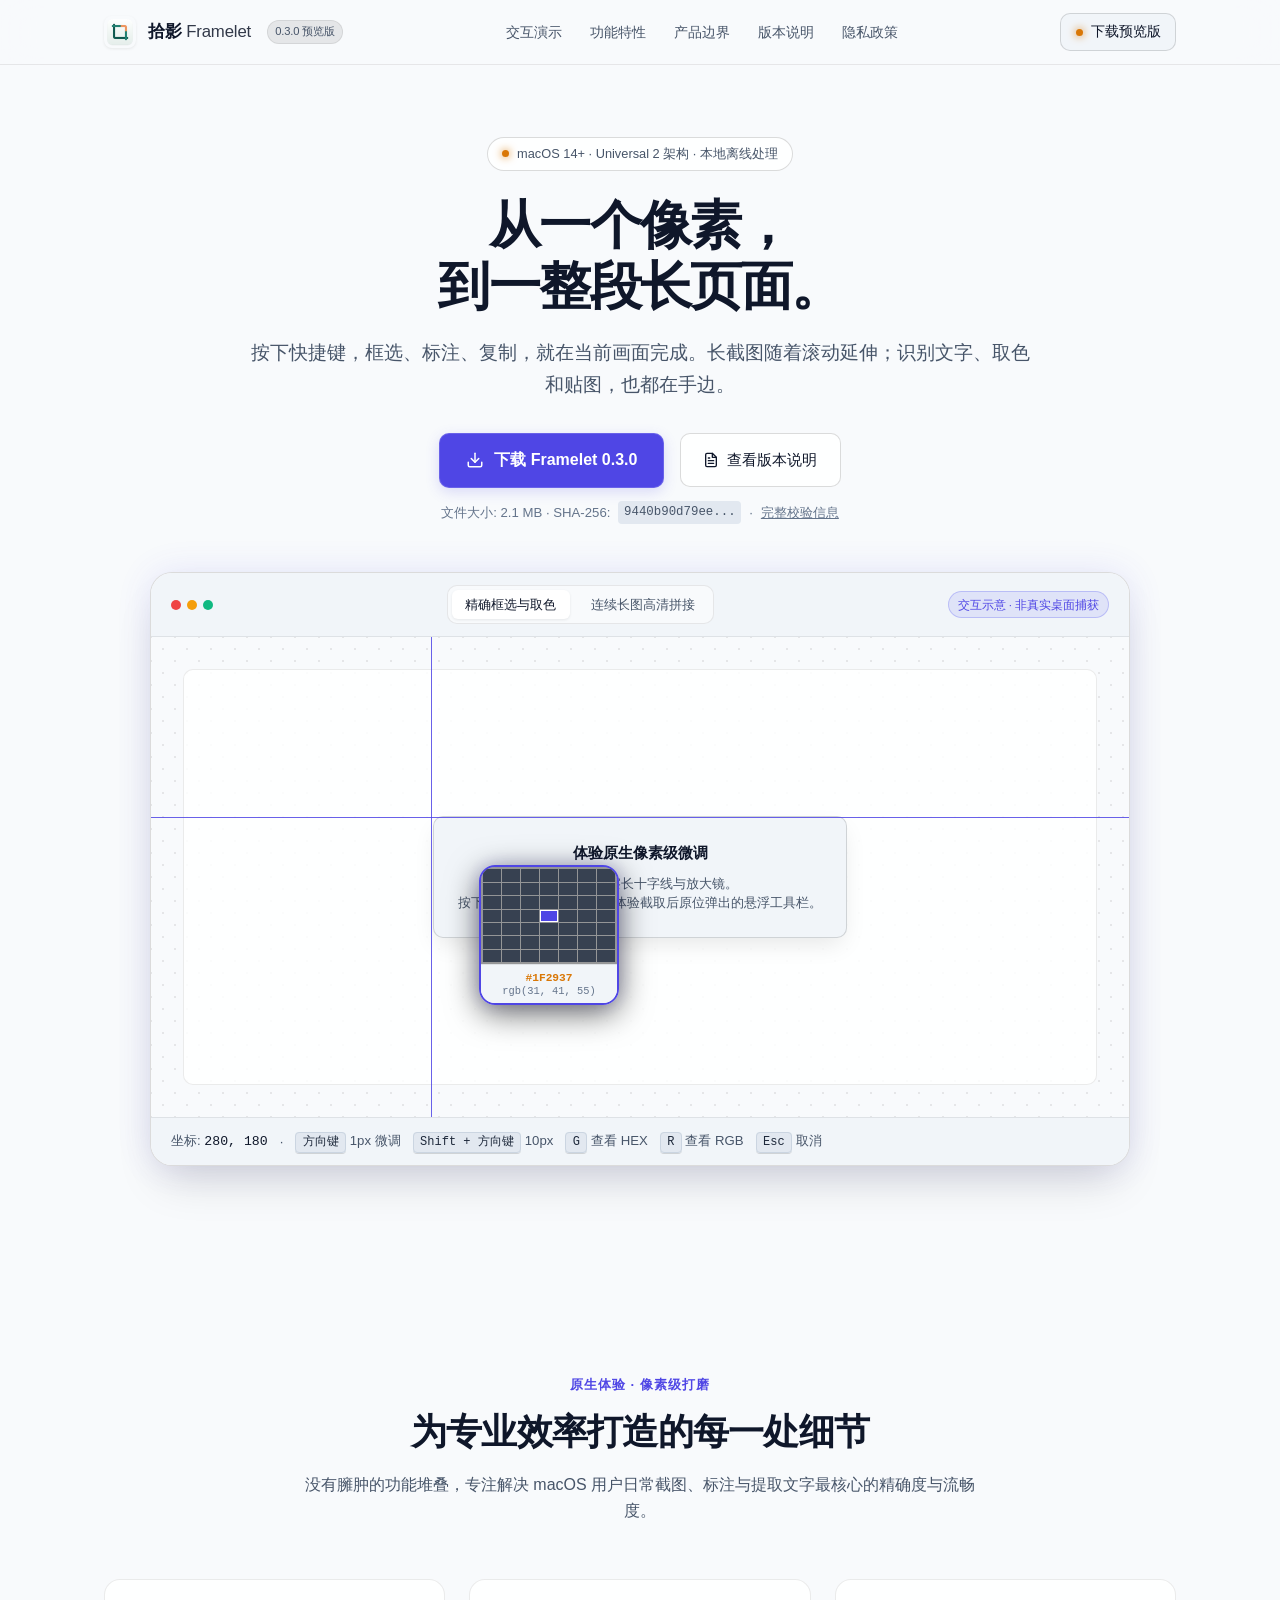
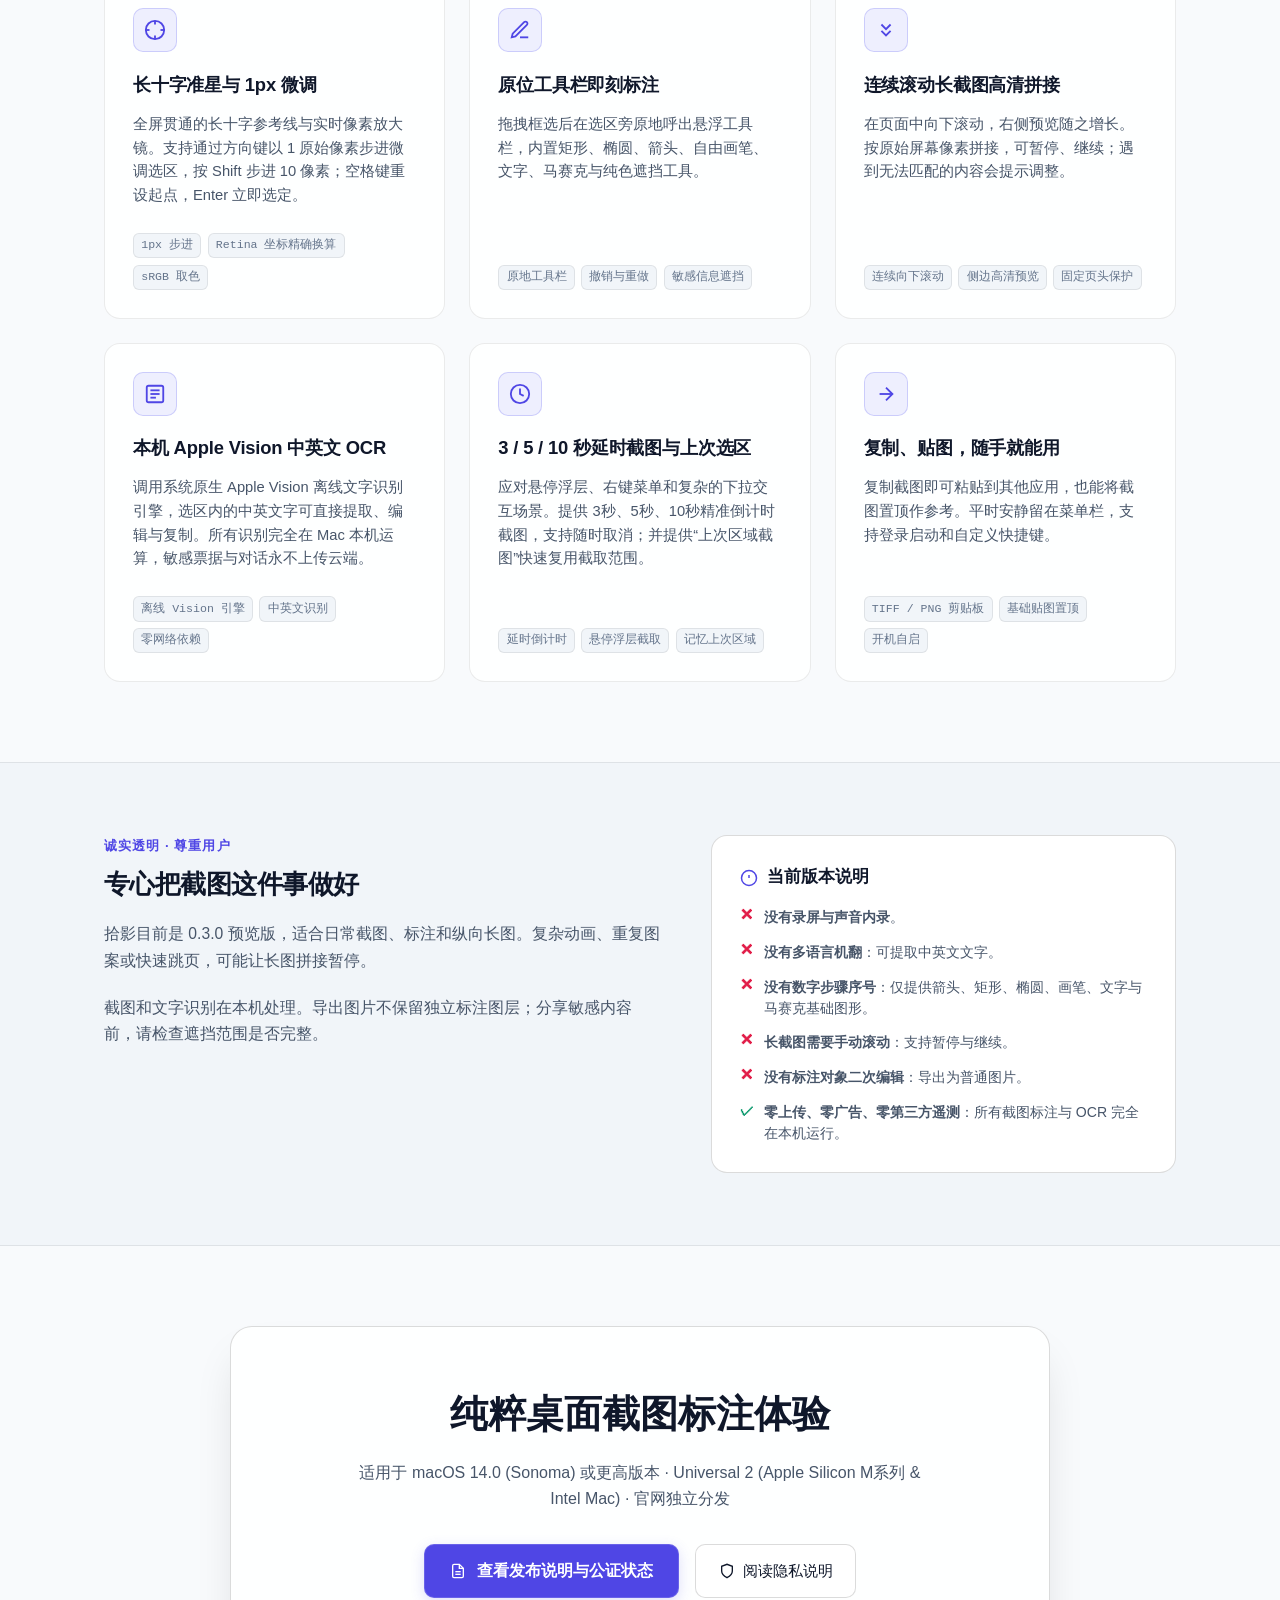
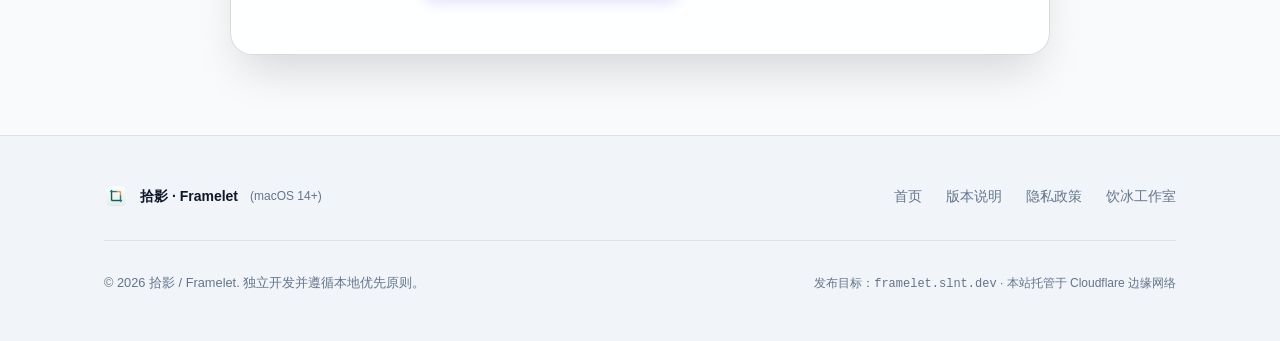
==== website/index.html @ 7aef19b3 "发布拾影官网与通过 Apple 公证的 0.3.0 下载" ====
<!DOCTYPE html>
<html lang="zh-CN">
<head>
  <meta charset="UTF-8">
  <meta name="viewport" content="width=device-width, initial-scale=1.0">
  <title>拾影 · Framelet — 像素级选区与连续长截图</title>
  <meta name="description" content="独立开发的原生 macOS 截图标注工具。支持长十字线与 1px 键盘微调、原位悬浮工具栏、平滑连续滚动长截图高清拼接与本机离线 Apple Vision 文字识别。零云端上传，数据留在本机。">
  <link rel="icon" type="image/png" sizes="32x32" href="assets/img/favicon-32.png">
  <link rel="apple-touch-icon" sizes="128x128" href="assets/img/app-icon-128.png">
  <link rel="stylesheet" href="assets/css/main.css">
</head>
<body>

  <!-- 顶部导航栏 -->
  <header class="site-header">
    <div class="container nav-wrap">
      <a href="index.html" class="brand-link" aria-label="拾影 Framelet 官网首页">
        <img src="assets/img/app-icon-128.png" alt="拾影 AppIcon" class="brand-icon" width="32" height="32">
        <span>拾影 <span style="font-weight: 400; opacity: 0.85;">Framelet</span></span>
        <span class="brand-badge">0.3.0 预览版</span>
      </a>

      <nav aria-label="主导航">
        <ul class="nav-links">
          <li><a href="#viewfinder-demo" class="nav-link">交互演示</a></li>
          <li><a href="#features" class="nav-link">功能特性</a></li>
          <li><a href="#principles" class="nav-link">产品边界</a></li>
          <li><a href="releases.html" class="nav-link">版本说明</a></li>
          <li><a href="privacy.html" class="nav-link">隐私政策</a></li>
        </ul>
      </nav>

      <a href="releases.html" class="nav-cta" id="nav-cta-link">
        <span class="status-dot"></span>
        <span>下载预览版</span>
      </a>
    </div>
  </header>

  <main>
    <!-- Hero 首屏区域 -->
    <section class="hero-section">
      <div class="container">
        <div class="hero-header">
          <div class="meta-pill">
            <span class="status-dot"></span>
            <span>macOS 14+ · Universal 2 架构 · 本地离线处理</span>
          </div>

          <h1 class="hero-title">从一个像素，<br>到一整段长页面。</h1>

          <p class="hero-subtitle">
            按下快捷键，框选、标注、复制，就在当前画面完成。长截图随着滚动延伸；识别文字、取色和贴图，也都在手边。
          </p>

          <!-- 动态下载卡片（数据挂钩 release.json） -->
          <div class="download-card-hero">
            <div class="download-cta-group">
              <a id="primary-download-btn" class="btn-primary btn-pending" aria-disabled="true" role="button" tabindex="0">
                <svg width="18" height="18" viewBox="0 0 24 24" fill="none" stroke="currentColor" stroke-width="2" stroke-linecap="round" stroke-linejoin="round" aria-hidden="true"><circle cx="12" cy="12" r="10"/><polyline points="12 6 12 12 16 14"/></svg>
                <span>下载即将开放 (预览版准备中)</span>
              </a>
              <a href="releases.html" class="btn-secondary">
                <svg width="16" height="16" viewBox="0 0 24 24" fill="none" stroke="currentColor" stroke-width="2" stroke-linecap="round" stroke-linejoin="round" aria-hidden="true"><path d="M14 2H6a2 2 0 0 0-2 2v16a2 2 0 0 0 2 2h12a2 2 0 0 0 2-2V8z"/><polyline points="14 2 14 8 20 8"/><line x1="16" y1="13" x2="8" y2="13"/><line x1="16" y1="17" x2="8" y2="17"/><polyline points="10 9 9 9 8 9"/></svg>
                <span>查看版本说明</span>
              </a>
            </div>
            <div class="download-meta-text" id="release-meta-text">
              <span>适用于 macOS 14.0 (Sonoma) 或更高版本</span>
              <span>·</span>
              <span>Universal 2 (Apple Silicon & Intel)</span>
            </div>
          </div>
        </div>

        <!-- 特色签名交互演示组件：取景视窗 (Live Interactive Demo) -->
        <div class="viewfinder-section" id="viewfinder-demo">
          <div class="viewfinder-wrapper">
            <!-- 视窗顶栏 -->
            <div class="viewfinder-topbar">
              <div class="window-dots">
                <span class="dot red"></span>
                <span class="dot yellow"></span>
                <span class="dot green"></span>
              </div>

              <div class="viewfinder-title-tabs" role="tablist" aria-label="演示视窗模式切换">
                <button class="tab-btn active" id="tab-mode-crop" role="tab" aria-selected="true" aria-controls="scene-crop">精确框选与取色</button>
                <button class="tab-btn" id="tab-mode-long" role="tab" aria-selected="false" aria-controls="scene-long">连续长图高清拼接</button>
              </div>

              <span class="demo-notice-badge">交互示意 · 非真实桌面捕获</span>
            </div>

            <!-- 演示画布舞台 -->
            <div class="stage-area" id="demo-stage" tabindex="0" aria-label="拾影交互模拟画布">

              <!-- 模式 A：精确框选、十字光标与取色 -->
              <div class="scene-cropper" id="scene-crop">
                <!-- 模拟的桌面卡片背景 -->
                <div class="mock-desktop-canvas">
                  <div class="mock-app-card">
                    <div style="font-size: 0.95rem; font-weight: 600; margin-bottom: 0.5rem; color: var(--text-main);">
                      体验原生像素级微调
                    </div>
                    <div style="font-size: 0.825rem; color: var(--text-secondary); line-height: 1.5;">
                      移动鼠标观察长十字线与放大镜。<br>
                      按下并拖拽鼠标划出选区，体验截取后原位弹出的悬浮工具栏。
                    </div>
                  </div>
                </div>

                <!-- 随动长十字参考线 -->
                <div class="crosshair-h" id="crosshair-h"></div>
                <div class="crosshair-v" id="crosshair-v"></div>

                <!-- 随动 8x8 放大镜 -->
                <div class="magnifier-lens" id="magnifier-lens" aria-hidden="true">
                  <div class="magnifier-grid">
                    <div class="grid-cell"></div><div class="grid-cell"></div><div class="grid-cell"></div><div class="grid-cell"></div><div class="grid-cell"></div><div class="grid-cell"></div><div class="grid-cell"></div>
                    <div class="grid-cell"></div><div class="grid-cell"></div><div class="grid-cell"></div><div class="grid-cell"></div><div class="grid-cell"></div><div class="grid-cell"></div><div class="grid-cell"></div>
                    <div class="grid-cell"></div><div class="grid-cell"></div><div class="grid-cell"></div><div class="grid-cell"></div><div class="grid-cell"></div><div class="grid-cell"></div><div class="grid-cell"></div>
                    <div class="grid-cell"></div><div class="grid-cell"></div><div class="grid-cell"></div><div class="grid-cell center-pixel"></div><div class="grid-cell"></div><div class="grid-cell"></div><div class="grid-cell"></div>
                    <div class="grid-cell"></div><div class="grid-cell"></div><div class="grid-cell"></div><div class="grid-cell"></div><div class="grid-cell"></div><div class="grid-cell"></div><div class="grid-cell"></div>
                    <div class="grid-cell"></div><div class="grid-cell"></div><div class="grid-cell"></div><div class="grid-cell"></div><div class="grid-cell"></div><div class="grid-cell"></div><div class="grid-cell"></div>
                    <div class="grid-cell"></div><div class="grid-cell"></div><div class="grid-cell"></div><div class="grid-cell"></div><div class="grid-cell"></div><div class="grid-cell"></div><div class="grid-cell"></div>
                  </div>
                  <div class="magnifier-info">
                    <div class="magnifier-hex" id="hex-display">#6366F1</div>
                    <div style="font-size: 0.65rem; color: var(--text-muted);" id="rgb-display">rgb(99, 102, 241)</div>
                  </div>
                </div>

                <!-- 模拟框选选区 -->
                <div class="crop-box" id="crop-box">
                  <span class="crop-handle handle-tl"></span>
                  <span class="crop-handle handle-tr"></span>
                  <span class="crop-handle handle-bl"></span>
                  <span class="crop-handle handle-br"></span>

                  <!-- 原位悬浮工具栏 -->
                  <div class="in-situ-toolbar" id="in-situ-toolbar" style="display: none;">
                    <button class="tool-btn active" data-tool="rect" title="方框标注" aria-label="方框标注">
                      <svg width="14" height="14" viewBox="0 0 24 24" fill="none" stroke="currentColor" stroke-width="2"><rect x="3" y="3" width="18" height="18" rx="2"/></svg>
                    </button>
                    <button class="tool-btn" data-tool="arrow" title="箭头标注" aria-label="箭头标注">
                      <svg width="14" height="14" viewBox="0 0 24 24" fill="none" stroke="currentColor" stroke-width="2"><line x1="5" y1="19" x2="19" y2="5"/><polyline points="9 5 19 5 19 15"/></svg>
                    </button>
                    <button class="tool-btn" data-tool="pen" title="画笔" aria-label="自由画笔">
                      <svg width="14" height="14" viewBox="0 0 24 24" fill="none" stroke="currentColor" stroke-width="2"><path d="M12 19l7-7 3 3-7 7-3-3z"/><path d="M18 13l-1.5-7.5L2 2l3.5 14.5L13 18l5-5z"/></svg>
                    </button>
                    <button class="tool-btn" data-tool="text" title="文字标注" aria-label="文字标注">
                      <svg width="14" height="14" viewBox="0 0 24 24" fill="none" stroke="currentColor" stroke-width="2"><polyline points="4 7 4 4 20 4 20 7"/><line x1="9" y1="20" x2="15" y2="20"/><line x1="12" y1="4" x2="12" y2="20"/></svg>
                    </button>
                    <button class="tool-btn" data-tool="mask" title="不透明遮挡 / 脱敏" aria-label="纯色遮挡">
                      <svg width="14" height="14" viewBox="0 0 24 24" fill="none" stroke="currentColor" stroke-width="2"><rect x="3" y="3" width="18" height="18" rx="2" fill="currentColor"/></svg>
                    </button>
                    <button class="tool-btn" data-tool="mosaic" title="马赛克" aria-label="马赛克">
                      <svg width="14" height="14" viewBox="0 0 24 24" fill="none" stroke="currentColor" stroke-width="2"><rect x="3" y="3" width="7" height="7"/><rect x="14" y="3" width="7" height="7"/><rect x="3" y="14" width="7" height="7"/><rect x="14" y="14" width="7" height="7"/></svg>
                    </button>
                    <div class="tool-divider"></div>
                    <button class="tool-btn action-confirm" id="btn-confirm-crop" title="复制并完成" aria-label="复制并完成">
                      <svg width="12" height="12" viewBox="0 0 24 24" fill="none" stroke="currentColor" stroke-width="2"><polyline points="20 6 9 17 4 12"/></svg>
                      <span>复制</span>
                    </button>
                  </div>
                </div>

              </div>

              <!-- 模式 B：连续滚动长截图拼接模拟 -->
              <div class="scene-longscroll" id="scene-long">
                <!-- 模拟原应用/浏览器视口 -->
                <div class="scroll-source-viewport">
                  <div class="mock-page-header">
                    <span>原文档 / 网页视口 (向下滑动滚动)</span>
                    <span style="color: var(--accent-iris);">连续滚动</span>
                  </div>
                  <div class="scroll-track-container">
                    <span class="fixed-edge-tag">固定页眉保护 · 仅保留首帧</span>
                    <div class="scroll-inner-doc" id="scroll-inner-doc">
                      <div class="doc-line" style="width: 70%;"></div>
                      <div class="doc-line" style="width: 85%;"></div>
                      <div class="doc-line" style="width: 55%;"></div>
                      <div class="doc-block">向下滚动 · 长图继续延伸</div>
                      <div class="doc-line" style="width: 90%;"></div>
                      <div class="doc-line" style="width: 65%;"></div>
                      <div class="doc-line" style="width: 80%;"></div>
                      <div class="doc-block">右侧可随时查看拼接结果</div>
                      <div class="doc-line" style="width: 75%;"></div>
                      <div class="doc-line" style="width: 85%;"></div>
                      <div class="doc-line" style="width: 60%;"></div>
                    </div>
                  </div>
                </div>

                <!-- 侧边实时拼接高清预览窗 -->
                <div class="scroll-stitch-preview">
                  <div class="preview-header">
                    <span>侧边长图实时预览</span>
                    <span style="font-size: 0.72rem; color: var(--accent-emerald);">高清无条纹</span>
                  </div>
                  <div class="preview-strip-box">
                    <div class="preview-canvas-mimic" id="preview-canvas-mimic" style="height: 120px;">
                      <div style="padding: 8px; font-size: 0.65rem; color: var(--text-muted); font-family: var(--font-mono);">
                        [Header: Fixed Edge]<br>
                        ROW 001 - OK<br>
                        ROW 002 - OK<br>
                        ROW 003 - OK<br>
                        ROW 004 - Stitched...
                      </div>
                    </div>
                  </div>
                  <div class="preview-height-counter" id="preview-height-counter">
                    拼接分辨率: 1198 × 1688 px (Retina 高清)
                  </div>
                </div>
              </div>

            </div>

            <!-- 视窗底部按键指引 -->
            <div class="viewfinder-footer">
              <div class="kbd-hint-group">
                <span>坐标: <code id="coord-display" style="font-family: var(--font-mono); color: var(--text-main);">280, 180</code></span>
                <span>·</span>
                <span><kbd>方向键</kbd> 1px 微调</span>
                <span><kbd>Shift + 方向键</kbd> 10px</span>
                <span><kbd>G</kbd> 查看 HEX</span>
                <span><kbd>R</kbd> 查看 RGB</span>
                <span><kbd>Esc</kbd> 取消</span>
              </div>
              <div id="copy-toast" style="opacity: 0; transition: all 0.2s ease; color: var(--accent-emerald); font-weight: 500; font-size: 0.8rem;"></div>
            </div>
          </div>
        </div>

      </div>
    </section>

    <!-- 核心功能矩阵 (Features) -->
    <section class="features-section" id="features">
      <div class="container">
        <div class="section-header">
          <div class="section-eyebrow">原生体验 · 像素级打磨</div>
          <h2 class="section-title">为专业效率打造的每一处细节</h2>
          <p class="section-desc">没有臃肿的功能堆叠，专注解决 macOS 用户日常截图、标注与提取文字最核心的精确度与流畅度。</p>
        </div>

        <div class="feature-grid">
          <!-- 特性 1 -->
          <div class="feature-card">
            <div class="feature-icon-box">
              <svg width="22" height="22" viewBox="0 0 24 24" fill="none" stroke="currentColor" stroke-width="2"><circle cx="12" cy="12" r="10"/><line x1="22" y1="12" x2="18" y2="12"/><line x1="6" y1="12" x2="2" y2="12"/><line x1="12" y1="6" x2="12" y2="2"/><line x1="12" y1="22" x2="12" y2="18"/></svg>
            </div>
            <h3 class="feature-title">长十字准星与 1px 微调</h3>
            <p class="feature-body">
              全屏贯通的长十字参考线与实时像素放大镜。支持通过方向键以 1 原始像素步进微调选区，按 Shift 步进 10 像素；空格键重设起点，Enter 立即选定。
            </p>
            <div class="feature-tags">
              <span class="feature-tag">1px 步进</span>
              <span class="feature-tag">Retina 坐标精确换算</span>
              <span class="feature-tag">sRGB 取色</span>
            </div>
          </div>

          <!-- 特性 2 -->
          <div class="feature-card">
            <div class="feature-icon-box">
              <svg width="22" height="22" viewBox="0 0 24 24" fill="none" stroke="currentColor" stroke-width="2"><path d="M12 20h9"/><path d="M16.5 3.5a2.121 2.121 0 0 1 3 3L7 19l-4 1 1-4L16.5 3.5z"/></svg>
            </div>
            <h3 class="feature-title">原位工具栏即刻标注</h3>
            <p class="feature-body">
              拖拽框选后在选区旁原地呼出悬浮工具栏，内置矩形、椭圆、箭头、自由画笔、文字、马赛克与纯色遮挡工具。
            </p>
            <div class="feature-tags">
              <span class="feature-tag">原地工具栏</span>
              <span class="feature-tag">撤销与重做</span>
              <span class="feature-tag">敏感信息遮挡</span>
            </div>
          </div>

          <!-- 特性 3 -->
          <div class="feature-card">
            <div class="feature-icon-box">
              <svg width="22" height="22" viewBox="0 0 24 24" fill="none" stroke="currentColor" stroke-width="2"><polyline points="7 13 12 18 17 13"/><polyline points="7 6 12 11 17 6"/></svg>
            </div>
            <h3 class="feature-title">连续滚动长截图高清拼接</h3>
            <p class="feature-body">
              在页面中向下滚动，右侧预览随之增长。按原始屏幕像素拼接，可暂停、继续；遇到无法匹配的内容会提示调整。
            </p>
            <div class="feature-tags">
              <span class="feature-tag">连续向下滚动</span>
              <span class="feature-tag">侧边高清预览</span>
              <span class="feature-tag">固定页头保护</span>
            </div>
          </div>

          <!-- 特性 4 -->
          <div class="feature-card">
            <div class="feature-icon-box">
              <svg width="22" height="22" viewBox="0 0 24 24" fill="none" stroke="currentColor" stroke-width="2"><rect x="3" y="3" width="18" height="18" rx="2"/><path d="M7 8h10"/><path d="M7 12h10"/><path d="M7 16h6"/></svg>
            </div>
            <h3 class="feature-title">本机 Apple Vision 中英文 OCR</h3>
            <p class="feature-body">
              调用系统原生 Apple Vision 离线文字识别引擎，选区内的中英文字可直接提取、编辑与复制。所有识别完全在 Mac 本机运算，敏感票据与对话永不上传云端。
            </p>
            <div class="feature-tags">
              <span class="feature-tag">离线 Vision 引擎</span>
              <span class="feature-tag">中英文识别</span>
              <span class="feature-tag">零网络依赖</span>
            </div>
          </div>

          <!-- 特性 5 -->
          <div class="feature-card">
            <div class="feature-icon-box">
              <svg width="22" height="22" viewBox="0 0 24 24" fill="none" stroke="currentColor" stroke-width="2"><circle cx="12" cy="12" r="10"/><polyline points="12 6 12 12 16 14"/></svg>
            </div>
            <h3 class="feature-title">3 / 5 / 10 秒延时截图与上次选区</h3>
            <p class="feature-body">
              应对悬停浮层、右键菜单和复杂的下拉交互场景。提供 3秒、5秒、10秒精准倒计时截图，支持随时取消；并提供“上次区域截图”快速复用截取范围。
            </p>
            <div class="feature-tags">
              <span class="feature-tag">延时倒计时</span>
              <span class="feature-tag">悬停浮层截取</span>
              <span class="feature-tag">记忆上次区域</span>
            </div>
          </div>

          <!-- 特性 6 -->
          <div class="feature-card">
            <div class="feature-icon-box">
              <svg width="22" height="22" viewBox="0 0 24 24" fill="none" stroke="currentColor" stroke-width="2"><path d="M5 12h14"/><path d="M12 5l7 7-7 7"/></svg>
            </div>
            <h3 class="feature-title">复制、贴图，随手就能用</h3>
            <p class="feature-body">
              复制截图即可粘贴到其他应用，也能将截图置顶作参考。平时安静留在菜单栏，支持登录启动和自定义快捷键。
            </p>
            <div class="feature-tags">
              <span class="feature-tag">TIFF / PNG 剪贴板</span>
              <span class="feature-tag">基础贴图置顶</span>
              <span class="feature-tag">开机自启</span>
            </div>
          </div>
        </div>
      </div>
    </section>

    <!-- 产品边界与诚实原则 (Boundary & Principles) -->
    <section class="principles-section" id="principles">
      <div class="container">
        <div class="principles-grid">
          <div class="principles-content">
            <div class="section-eyebrow">诚实透明 · 尊重用户</div>
            <h3>专心把截图这件事做好</h3>
            <p>
              拾影目前是 0.3.0 预览版，适合日常截图、标注和纵向长图。复杂动画、重复图案或快速跳页，可能让长图拼接暂停。
            </p>
            <p>
              截图和文字识别在本机处理。导出图片不保留独立标注图层；分享敏感内容前，请检查遮挡范围是否完整。
            </p>

          </div>

          <div class="boundary-box">
            <div class="boundary-header">
              <svg width="18" height="18" viewBox="0 0 24 24" fill="none" stroke="currentColor" stroke-width="2" style="color: var(--accent-iris);"><circle cx="12" cy="12" r="10"/><line x1="12" y1="8" x2="12" y2="12"/><line x1="12" y1="16" x2="12.01" y2="16"/></svg>
              <span>当前版本说明</span>
            </div>
            <ul class="boundary-list">
              <li class="boundary-item">
                <span class="boundary-icon-cross">✕</span>
                <span><strong>没有录屏与声音内录</strong>。</span>
              </li>
              <li class="boundary-item">
                <span class="boundary-icon-cross">✕</span>
                <span><strong>没有多语言机翻</strong>：可提取中英文文字。</span>
              </li>
              <li class="boundary-item">
                <span class="boundary-icon-cross">✕</span>
                <span><strong>没有数字步骤序号</strong>：仅提供箭头、矩形、椭圆、画笔、文字与马赛克基础图形。</span>
              </li>
              <li class="boundary-item">
                <span class="boundary-icon-cross">✕</span>
                <span><strong>长截图需要手动滚动</strong>：支持暂停与继续。</span>
              </li>
              <li class="boundary-item">
                <span class="boundary-icon-cross">✕</span>
                <span><strong>没有标注对象二次编辑</strong>：导出为普通图片。</span>
              </li>
              <li class="boundary-item">
                <span class="boundary-icon-check">✓</span>
                <span><strong>零上传、零广告、零第三方遥测</strong>：所有截图标注与 OCR 完全在本机运行。</span>
              </li>
            </ul>
          </div>
        </div>
      </div>
    </section>

    <!-- 底部行动区 -->
    <section class="cta-section">
      <div class="container">
        <div class="cta-box">
          <h2>纯粹桌面截图标注体验</h2>
          <p id="download-status-msg">
            0.3.0 预览版已开放下载，安装包通过 Apple 公证。
          </p>
          <div class="download-cta-group">
            <a href="releases.html" class="btn-primary">
              <svg width="16" height="16" viewBox="0 0 24 24" fill="none" stroke="currentColor" stroke-width="2"><path d="M14 2H6a2 2 0 0 0-2 2v16a2 2 0 0 0 2 2h12a2 2 0 0 0 2-2V8z"/><polyline points="14 2 14 8 20 8"/><line x1="16" y1="13" x2="8" y2="13"/><line x1="16" y1="17" x2="8" y2="17"/></svg>
              <span>查看发布说明与公证状态</span>
            </a>
            <a href="privacy.html" class="btn-secondary">
              <svg width="16" height="16" viewBox="0 0 24 24" fill="none" stroke="currentColor" stroke-width="2"><path d="M12 22s8-4 8-10V5l-8-3-8 3v7c0 6 8 10 8 10z"/></svg>
              <span>阅读隐私说明</span>
            </a>
          </div>
        </div>
      </div>
    </section>
  </main>

  <!-- 页脚 -->
  <footer class="site-footer">
    <div class="container">
      <div class="footer-top">
        <div class="footer-brand">
          <img src="assets/img/app-icon-128.png" alt="拾影 Logo" width="24" height="24" style="border-radius: 6px;">
          <span>拾影 · Framelet</span>
          <span style="font-size: 0.75rem; color: var(--text-muted); font-weight: normal;">(macOS 14+)</span>
        </div>

        <ul class="footer-links">
          <li><a href="index.html">首页</a></li>
          <li><a href="releases.html">版本说明</a></li>
          <li><a href="privacy.html">隐私政策</a></li>
          <li><a href="https://yinbingshi.com" target="_blank" rel="noopener noreferrer">饮冰工作室</a></li>
        </ul>
      </div>

      <div class="footer-bottom">
        <div>
          © 2026 拾影 / Framelet. 独立开发并遵循本地优先原则。
        </div>
        <div style="color: var(--text-muted); font-size: 0.75rem;">
          发布目标：<code>framelet.slnt.dev</code> · 本站托管于 Cloudflare 边缘网络
        </div>
      </div>
    </div>
  </footer>

  <script src="assets/js/app.js"></script>
</body>
</html>
---- website/assets/css/main.css ----
/* Framelet / 拾影 官网核心样式表
 * 纯原生 CSS，无第三方字体/框架依赖
 * 支持深浅色自适应、高对比度、无障碍聚焦与减弱动效
 */

:root {
  /* 品牌调色板 (Token System) */
  --bg-primary: #0b0d11;
  --bg-secondary: #13171f;
  --bg-tertiary: #1a202c;
  --bg-surface: rgba(22, 27, 36, 0.75);
  --bg-surface-solid: #161b24;
  --bg-glass: rgba(18, 22, 30, 0.85);

  --border-subtle: rgba(255, 255, 255, 0.08);
  --border-medium: rgba(255, 255, 255, 0.16);
  --border-highlight: rgba(99, 102, 241, 0.5);

  --text-main: #f3f4f6;
  --text-secondary: #9ca3af;
  --text-muted: #6b7280;
  --text-inverse: #0b0d11;

  /* 强调色：标线紫 (Precision Violet) 与取色琥珀 */
  --accent-iris: #6366f1;
  --accent-iris-glow: rgba(99, 102, 241, 0.25);
  --accent-iris-deep: #4f46e5;
  --accent-amber: #f59e0b;
  --accent-emerald: #10b981;
  --accent-rose: #f43f5e;

  --kbd-bg: #222834;
  --kbd-border: #3b4455;
  --kbd-text: #e2e8f0;

  --shadow-sm: 0 1px 2px 0 rgba(0, 0, 0, 0.35);
  --shadow-md: 0 8px 24px -4px rgba(0, 0, 0, 0.45);
  --shadow-lg: 0 20px 40px -12px rgba(0, 0, 0, 0.6);
  --shadow-glow: 0 0 30px rgba(99, 102, 241, 0.18);

  --font-sans: -apple-system, BlinkMacSystemFont, "SF Pro Text", "SF Pro Display", "PingFang SC", "Hiragino Sans GB", "Microsoft YaHei", sans-serif;
  --font-mono: "SF Mono", ui-monospace, Monaco, Menlo, Consolas, monospace;

  --radius-sm: 6px;
  --radius-md: 10px;
  --radius-lg: 16px;
  --radius-xl: 22px;
  --radius-full: 9999px;

  --container-max: 1120px;
  --transition-fast: 0.15s ease;
  --transition-normal: 0.25s cubic-bezier(0.16, 1, 0.3, 1);
}

@media (prefers-color-scheme: light) {
  :root {
    --bg-primary: #f8fafc;
    --bg-secondary: #f1f5f9;
    --bg-tertiary: #e2e8f0;
    --bg-surface: rgba(255, 255, 255, 0.85);
    --bg-surface-solid: #ffffff;
    --bg-glass: rgba(248, 250, 252, 0.85);

    --border-subtle: rgba(0, 0, 0, 0.08);
    --border-medium: rgba(0, 0, 0, 0.14);
    --border-highlight: rgba(99, 102, 241, 0.6);

    --text-main: #0f172a;
    --text-secondary: #475569;
    --text-muted: #64748b;
    --text-inverse: #ffffff;

    --accent-iris: #4f46e5;
    --accent-iris-glow: rgba(79, 70, 229, 0.18);
    --accent-iris-deep: #4338ca;
    --accent-amber: #d97706;
    --accent-emerald: #059669;
    --accent-rose: #e11d48;

    --kbd-bg: #e2e8f0;
    --kbd-border: #cbd5e1;
    --kbd-text: #1e293b;

    --shadow-sm: 0 1px 3px rgba(0, 0, 0, 0.08);
    --shadow-md: 0 10px 25px -5px rgba(0, 0, 0, 0.1);
    --shadow-lg: 0 25px 45px -12px rgba(0, 0, 0, 0.15);
    --shadow-glow: 0 0 35px rgba(79, 70, 229, 0.12);
  }
}

/* 基础重置 */
*, *::before, *::after {
  box-sizing: border-box;
  margin: 0;
  padding: 0;
}

html {
  font-family: var(--font-sans);
  background-color: var(--bg-primary);
  color: var(--text-main);
  line-height: 1.6;
  -webkit-font-smoothing: antialiased;
  -moz-osx-font-smoothing: grayscale;
  scroll-behavior: smooth;
  text-size-adjust: 100%;
}

body {
  min-height: 100vh;
  display: flex;
  flex-direction: column;
  overflow-x: hidden;
  position: relative;
}

/* 聚焦与可访问性 */
:focus-visible {
  outline: 2px solid var(--accent-iris);
  outline-offset: 3px;
  border-radius: var(--radius-sm);
}

a {
  color: inherit;
  text-decoration: none;
  transition: color var(--transition-fast);
}

img, svg {
  display: block;
  max-width: 100%;
  height: auto;
}

/* 排版工具 */
.container {
  width: 100%;
  max-width: var(--container-max);
  margin-left: auto;
  margin-right: auto;
  padding-left: 1.5rem;
  padding-right: 1.5rem;
}

/* 顶部导航 */
.site-header {
  position: sticky;
  top: 0;
  z-index: 100;
  background-color: var(--bg-glass);
  backdrop-filter: blur(18px);
  -webkit-backdrop-filter: blur(18px);
  border-bottom: 1px solid var(--border-subtle);
  transition: border-color var(--transition-fast);
}

.nav-wrap {
  display: flex;
  align-items: center;
  justify-content: space-between;
  height: 64px;
}

.brand-link {
  display: flex;
  align-items: center;
  gap: 0.75rem;
  font-weight: 600;
  font-size: 1.05rem;
  letter-spacing: -0.01em;
}

.brand-icon {
  width: 32px;
  height: 32px;
  border-radius: 8px;
  box-shadow: var(--shadow-sm);
}

.brand-badge {
  font-size: 0.7rem;
  font-weight: 500;
  padding: 0.15rem 0.45rem;
  border-radius: var(--radius-full);
  background-color: var(--border-subtle);
  color: var(--text-secondary);
  border: 1px solid var(--border-subtle);
  margin-left: 0.25rem;
}

.nav-links {
  display: flex;
  align-items: center;
  gap: 1.75rem;
  list-style: none;
}

.nav-link {
  font-size: 0.9rem;
  color: var(--text-secondary);
  font-weight: 500;
}

.nav-link:hover {
  color: var(--text-main);
}

.nav-cta {
  display: inline-flex;
  align-items: center;
  gap: 0.5rem;
  padding: 0.45rem 0.9rem;
  font-size: 0.85rem;
  font-weight: 500;
  border-radius: var(--radius-md);
  background: var(--bg-secondary);
  color: var(--text-main);
  border: 1px solid var(--border-medium);
  transition: all var(--transition-fast);
}

.nav-cta:hover {
  background: var(--bg-tertiary);
  border-color: var(--border-highlight);
}

/* Hero 区域：精准、克制、 macOS 原生范 */
.hero-section {
  padding: 4.5rem 0 3rem;
  position: relative;
}

.hero-header {
  text-align: center;
  max-width: 780px;
  margin: 0 auto 3rem;
}

.meta-pill {
  display: inline-flex;
  align-items: center;
  gap: 0.5rem;
  padding: 0.35rem 0.85rem;
  font-size: 0.8rem;
  font-weight: 500;
  border-radius: var(--radius-full);
  background: var(--bg-surface);
  border: 1px solid var(--border-medium);
  color: var(--text-secondary);
  margin-bottom: 1.5rem;
}

.status-dot {
  width: 7px;
  height: 7px;
  border-radius: 50%;
  background-color: var(--accent-amber);
  box-shadow: 0 0 8px var(--accent-amber);
}

.hero-title {
  font-size: clamp(2rem, 4.5vw, 3.25rem);
  font-weight: 700;
  letter-spacing: -0.03em;
  line-height: 1.18;
  margin-bottom: 1.25rem;
  color: var(--text-main);
}

.hero-subtitle {
  font-size: clamp(1.05rem, 1.8vw, 1.2rem);
  color: var(--text-secondary);
  line-height: 1.65;
  margin-bottom: 2rem;
  font-weight: 400;
}

/* 下载行动区 */
.download-card-hero {
  display: flex;
  flex-direction: column;
  align-items: center;
  gap: 0.85rem;
}

.download-cta-group {
  display: flex;
  align-items: center;
  justify-content: center;
  flex-wrap: wrap;
  gap: 1rem;
}

.btn-primary {
  display: inline-flex;
  align-items: center;
  justify-content: center;
  gap: 0.65rem;
  padding: 0.85rem 1.6rem;
  border-radius: var(--radius-md);
  font-size: 1rem;
  font-weight: 600;
  background-color: var(--accent-iris);
  color: #ffffff;
  border: 1px solid rgba(255, 255, 255, 0.15);
  box-shadow: 0 4px 14px var(--accent-iris-glow);
  cursor: pointer;
  transition: all var(--transition-fast);
}

.btn-primary:hover:not(:disabled) {
  background-color: var(--accent-iris-deep);
  transform: translateY(-1px);
}

/* 待公证/未开放时的按钮状态：清晰标明，禁用假链接 */
.btn-pending {
  background-color: var(--bg-tertiary);
  color: var(--text-secondary);
  border: 1px dashed var(--border-medium);
  box-shadow: none;
  cursor: default;
}

.btn-pending:hover {
  background-color: var(--bg-tertiary);
  color: var(--text-secondary);
  transform: none;
}

.btn-secondary {
  display: inline-flex;
  align-items: center;
  justify-content: center;
  gap: 0.5rem;
  padding: 0.85rem 1.4rem;
  border-radius: var(--radius-md);
  font-size: 0.95rem;
  font-weight: 500;
  background-color: var(--bg-surface);
  color: var(--text-main);
  border: 1px solid var(--border-medium);
  transition: all var(--transition-fast);
}

.btn-secondary:hover {
  background-color: var(--bg-secondary);
  border-color: var(--border-highlight);
}

.download-meta-text {
  font-size: 0.825rem;
  color: var(--text-muted);
  display: flex;
  align-items: center;
  gap: 0.5rem;
  flex-wrap: wrap;
  justify-content: center;
}

.download-meta-text code {
  font-family: var(--font-mono);
  font-size: 0.775rem;
  padding: 0.1rem 0.35rem;
  border-radius: 4px;
  background: var(--bg-tertiary);
  color: var(--text-secondary);
}

/* 特色签名：交互示意取景视窗 (Interactive Viewfinder) */
.viewfinder-section {
  margin: 1.5rem auto 5rem;
  max-width: 980px;
}

.viewfinder-wrapper {
  background: var(--bg-surface-solid);
  border: 1px solid var(--border-medium);
  border-radius: var(--radius-xl);
  overflow: hidden;
  box-shadow: var(--shadow-lg), var(--shadow-glow);
  position: relative;
}

.viewfinder-topbar {
  display: flex;
  align-items: center;
  justify-content: space-between;
  padding: 0.75rem 1.25rem;
  background: var(--bg-secondary);
  border-bottom: 1px solid var(--border-subtle);
}

.window-dots {
  display: flex;
  gap: 6px;
}

.dot {
  width: 10px;
  height: 10px;
  border-radius: 50%;
  background: var(--border-medium);
}
.dot.red { background: #ef4444; }
.dot.yellow { background: #f59e0b; }
.dot.green { background: #10b981; }

.viewfinder-title-tabs {
  display: flex;
  align-items: center;
  gap: 0.5rem;
  background: var(--bg-primary);
  padding: 0.25rem;
  border-radius: var(--radius-md);
  border: 1px solid var(--border-subtle);
}

.tab-btn {
  background: transparent;
  border: none;
  font-family: inherit;
  font-size: 0.82rem;
  font-weight: 500;
  color: var(--text-secondary);
  padding: 0.35rem 0.85rem;
  border-radius: var(--radius-sm);
  cursor: pointer;
  transition: all var(--transition-fast);
}

.tab-btn.active {
  background: var(--bg-surface-solid);
  color: var(--text-main);
  box-shadow: var(--shadow-sm);
}

.demo-notice-badge {
  font-size: 0.72rem;
  font-weight: 500;
  padding: 0.2rem 0.55rem;
  border-radius: var(--radius-full);
  background: rgba(99, 102, 241, 0.12);
  color: var(--accent-iris);
  border: 1px solid rgba(99, 102, 241, 0.3);
}

/* 演示视窗舞台 */
.stage-area {
  position: relative;
  height: 480px;
  background-color: var(--bg-primary);
  background-image:
    radial-gradient(var(--border-subtle) 1px, transparent 1px),
    radial-gradient(var(--border-subtle) 1px, var(--bg-primary) 1px);
  background-size: 24px 24px;
  background-position: 0 0, 12px 12px;
  overflow: hidden;
  user-select: none;
  touch-action: none;
}

/* 模式一：精确框选与取色模拟 */
.scene-cropper {
  position: absolute;
  inset: 0;
  display: block;
}

.scene-cropper.hidden {
  display: none;
}

/* 模拟的桌面内容卡片（作为框选的背景） */
.mock-desktop-canvas {
  position: absolute;
  inset: 2rem;
  border-radius: var(--radius-md);
  background: var(--bg-surface);
  border: 1px solid var(--border-subtle);
  padding: 2rem;
  display: flex;
  flex-direction: column;
  justify-content: center;
  align-items: center;
  gap: 1.25rem;
  text-align: center;
}

.mock-app-card {
  max-width: 520px;
  padding: 1.5rem;
  border-radius: var(--radius-md);
  background: var(--bg-secondary);
  border: 1px solid var(--border-medium);
  box-shadow: var(--shadow-md);
}

/* 十字参考线 */
.crosshair-h {
  position: absolute;
  left: 0;
  right: 0;
  height: 1px;
  background: var(--accent-iris);
  pointer-events: none;
  opacity: 0.85;
}

.crosshair-v {
  position: absolute;
  top: 0;
  bottom: 0;
  width: 1px;
  background: var(--accent-iris);
  pointer-events: none;
  opacity: 0.85;
}

/* 随动放大镜浮层 */
.magnifier-lens {
  position: absolute;
  width: 140px;
  height: 140px;
  border-radius: var(--radius-lg);
  background: var(--bg-glass);
  backdrop-filter: blur(12px);
  border: 2px solid var(--accent-iris);
  box-shadow: 0 8px 32px rgba(0, 0, 0, 0.6), 0 0 16px var(--accent-iris-glow);
  pointer-events: none;
  transform: translate(24px, 24px);
  display: flex;
  flex-direction: column;
  overflow: hidden;
  z-index: 50;
  transition: opacity 0.15s ease;
}

.magnifier-grid {
  flex: 1;
  display: grid;
  grid-template-columns: repeat(7, 1fr);
  grid-template-rows: repeat(7, 1fr);
  gap: 1px;
  background: rgba(0, 0, 0, 0.4);
  padding: 2px;
}

.grid-cell {
  background: #374151;
}

.grid-cell.center-pixel {
  background: var(--accent-iris);
  outline: 1.5px solid #ffffff;
  outline-offset: -1px;
}

.magnifier-info {
  padding: 0.35rem 0.5rem;
  background: var(--bg-secondary);
  border-top: 1px solid var(--border-subtle);
  font-family: var(--font-mono);
  font-size: 0.7rem;
  line-height: 1.25;
  color: var(--text-main);
  text-align: center;
}

.magnifier-hex {
  color: var(--accent-amber);
  font-weight: 600;
}

/* 选区与选区边框 */
.crop-box {
  position: absolute;
  border: 1.5px solid var(--accent-iris);
  background: rgba(99, 102, 241, 0.1);
  box-shadow: 0 0 0 9999px rgba(0, 0, 0, 0.45);
  pointer-events: none;
  display: none;
  z-index: 40;
}

.crop-handle {
  position: absolute;
  width: 8px;
  height: 8px;
  background: #ffffff;
  border: 1px solid var(--accent-iris);
  border-radius: 2px;
}
.handle-tl { top: -4px; left: -4px; }
.handle-tr { top: -4px; right: -4px; }
.handle-bl { bottom: -4px; left: -4px; }
.handle-br { bottom: -4px; right: -4px; }

/* 原位悬浮工具栏 */
.in-situ-toolbar {
  position: absolute;
  bottom: -46px;
  left: 0;
  display: inline-flex;
  align-items: center;
  gap: 4px;
  background: var(--bg-secondary);
  border: 1px solid var(--border-medium);
  border-radius: var(--radius-md);
  padding: 4px 6px;
  box-shadow: var(--shadow-md);
  pointer-events: auto;
  z-index: 60;
  white-space: nowrap;
}

.tool-btn {
  width: 28px;
  height: 28px;
  border-radius: var(--radius-sm);
  border: none;
  background: transparent;
  color: var(--text-secondary);
  display: flex;
  align-items: center;
  justify-content: center;
  cursor: pointer;
  transition: all var(--transition-fast);
}

.tool-btn:hover {
  background: var(--bg-tertiary);
  color: var(--text-main);
}

.tool-btn.active {
  background: var(--accent-iris);
  color: #ffffff;
}

.tool-divider {
  width: 1px;
  height: 16px;
  background: var(--border-medium);
  margin: 0 2px;
}

.tool-btn.action-confirm {
  background: var(--accent-emerald);
  color: #ffffff;
  padding: 0 8px;
  width: auto;
  font-size: 0.75rem;
  font-weight: 600;
  gap: 4px;
}

/* 模式二：连续滚动长截图演示 */
.scene-longscroll {
  position: absolute;
  inset: 0;
  display: none;
  padding: 1.5rem;
  gap: 1.5rem;
}

.scene-longscroll.active {
  display: flex;
}

.scroll-source-viewport {
  flex: 1.2;
  border-radius: var(--radius-md);
  background: var(--bg-secondary);
  border: 1px solid var(--border-medium);
  overflow: hidden;
  position: relative;
  display: flex;
  flex-direction: column;
}

.mock-page-header {
  height: 38px;
  background: var(--bg-tertiary);
  border-bottom: 1px solid var(--border-subtle);
  display: flex;
  align-items: center;
  padding: 0 1rem;
  font-size: 0.8rem;
  font-family: var(--font-mono);
  color: var(--text-secondary);
  justify-content: space-between;
}

.scroll-track-container {
  flex: 1;
  overflow: hidden;
  position: relative;
}

.scroll-inner-doc {
  position: absolute;
  top: 0;
  left: 0;
  right: 0;
  padding: 1.5rem;
  transition: transform 0.4s cubic-bezier(0.16, 1, 0.3, 1);
}

.doc-line {
  height: 12px;
  background: var(--border-medium);
  border-radius: 4px;
  margin-bottom: 0.75rem;
}

.doc-block {
  height: 50px;
  background: rgba(99, 102, 241, 0.1);
  border: 1px dashed var(--accent-iris);
  border-radius: 6px;
  margin: 1rem 0;
  display: flex;
  align-items: center;
  justify-content: center;
  font-size: 0.75rem;
  font-family: var(--font-mono);
  color: var(--accent-iris);
}

.fixed-edge-tag {
  position: absolute;
  top: 48px;
  left: 1rem;
  font-size: 0.7rem;
  background: rgba(16, 185, 129, 0.15);
  color: var(--accent-emerald);
  padding: 0.15rem 0.45rem;
  border-radius: 4px;
  border: 1px solid rgba(16, 185, 129, 0.3);
  font-family: var(--font-mono);
}

.scroll-stitch-preview {
  flex: 0.8;
  border-radius: var(--radius-md);
  background: var(--bg-surface);
  border: 1px solid var(--border-medium);
  display: flex;
  flex-direction: column;
  padding: 1rem;
  position: relative;
}

.preview-header {
  font-size: 0.8rem;
  font-weight: 600;
  color: var(--text-secondary);
  margin-bottom: 0.75rem;
  display: flex;
  align-items: center;
  justify-content: space-between;
}

.preview-strip-box {
  flex: 1;
  background: var(--bg-primary);
  border-radius: var(--radius-sm);
  border: 1px solid var(--border-subtle);
  overflow-y: hidden;
  position: relative;
  display: flex;
  flex-direction: column;
  align-items: center;
  padding: 8px;
}

.preview-canvas-mimic {
  width: 90%;
  background: var(--bg-secondary);
  border: 1px solid var(--border-medium);
  border-radius: 4px;
  transition: height 0.3s ease;
  overflow: hidden;
  position: relative;
}

.preview-height-counter {
  font-family: var(--font-mono);
  font-size: 0.72rem;
  color: var(--accent-amber);
  margin-top: 0.5rem;
}

/* 交互指引底部面板 */
.viewfinder-footer {
  display: flex;
  align-items: center;
  justify-content: space-between;
  padding: 0.75rem 1.25rem;
  background: var(--bg-secondary);
  border-top: 1px solid var(--border-subtle);
  font-size: 0.825rem;
  color: var(--text-secondary);
}

.kbd-hint-group {
  display: flex;
  align-items: center;
  gap: 0.75rem;
  flex-wrap: wrap;
}

kbd {
  font-family: var(--font-mono);
  font-size: 0.75rem;
  background: var(--kbd-bg);
  border: 1px solid var(--kbd-border);
  color: var(--kbd-text);
  border-radius: 4px;
  padding: 0.15rem 0.4rem;
  box-shadow: 0 1px 0 var(--border-medium);
}

/* 核心特性网格 */
.features-section {
  padding: 5rem 0;
}

.section-header {
  text-align: center;
  max-width: 680px;
  margin: 0 auto 3.5rem;
}

.section-eyebrow {
  font-size: 0.825rem;
  font-weight: 600;
  text-transform: uppercase;
  letter-spacing: 0.08em;
  color: var(--accent-iris);
  margin-bottom: 0.5rem;
}

.section-title {
  font-size: clamp(1.6rem, 3vw, 2.25rem);
  font-weight: 700;
  letter-spacing: -0.02em;
  margin-bottom: 0.75rem;
}

.section-desc {
  font-size: 1rem;
  color: var(--text-secondary);
}

.feature-grid {
  display: grid;
  grid-template-columns: repeat(auto-fit, minmax(320px, 1fr));
  gap: 1.5rem;
}

.feature-card {
  background: var(--bg-surface);
  border: 1px solid var(--border-subtle);
  border-radius: var(--radius-lg);
  padding: 1.75rem;
  display: flex;
  flex-direction: column;
  gap: 0.85rem;
  transition: all var(--transition-normal);
  position: relative;
}

.feature-card:hover {
  border-color: var(--border-medium);
  transform: translateY(-2px);
  box-shadow: var(--shadow-md);
}

.feature-icon-box {
  width: 44px;
  height: 44px;
  border-radius: var(--radius-md);
  background: rgba(99, 102, 241, 0.1);
  border: 1px solid rgba(99, 102, 241, 0.25);
  display: flex;
  align-items: center;
  justify-content: center;
  color: var(--accent-iris);
  margin-bottom: 0.25rem;
}

.feature-title {
  font-size: 1.15rem;
  font-weight: 600;
  letter-spacing: -0.01em;
}

.feature-body {
  font-size: 0.92rem;
  color: var(--text-secondary);
  line-height: 1.6;
}

.feature-tags {
  display: flex;
  flex-wrap: wrap;
  gap: 0.4rem;
  margin-top: auto;
  padding-top: 0.75rem;
}

.feature-tag {
  font-size: 0.725rem;
  font-family: var(--font-mono);
  padding: 0.15rem 0.45rem;
  border-radius: var(--radius-sm);
  background: var(--bg-secondary);
  border: 1px solid var(--border-subtle);
  color: var(--text-muted);
}

/* 诚实边界与设计原则 (Non-Features / Transparency) */
.principles-section {
  padding: 4.5rem 0;
  background: var(--bg-secondary);
  border-top: 1px solid var(--border-subtle);
  border-bottom: 1px solid var(--border-subtle);
}

.principles-grid {
  display: grid;
  grid-template-columns: 1.2fr 1fr;
  gap: 3rem;
  align-items: start;
}

.principles-content h3 {
  font-size: 1.6rem;
  font-weight: 700;
  letter-spacing: -0.02em;
  margin-bottom: 1rem;
}

.principles-content p {
  color: var(--text-secondary);
  font-size: 0.98rem;
  line-height: 1.7;
  margin-bottom: 1.25rem;
}

.boundary-box {
  background: var(--bg-surface-solid);
  border: 1px solid var(--border-medium);
  border-radius: var(--radius-lg);
  padding: 1.75rem;
}

.boundary-header {
  display: flex;
  align-items: center;
  gap: 0.6rem;
  font-size: 1.05rem;
  font-weight: 600;
  margin-bottom: 1rem;
  color: var(--text-main);
}

.boundary-list {
  list-style: none;
  display: flex;
  flex-direction: column;
  gap: 0.85rem;
}

.boundary-item {
  display: flex;
  align-items: flex-start;
  gap: 0.65rem;
  font-size: 0.88rem;
  color: var(--text-secondary);
  line-height: 1.5;
}

.boundary-icon-cross {
  color: var(--accent-rose);
  font-weight: 700;
  line-height: 1.2;
}

.boundary-icon-check {
  color: var(--accent-emerald);
  font-weight: 700;
  line-height: 1.2;
}

/* 底部 CTA 区域 */
.cta-section {
  padding: 5rem 0;
  text-align: center;
}

.cta-box {
  background: var(--bg-surface);
  border: 1px solid var(--border-medium);
  border-radius: var(--radius-xl);
  padding: 3.5rem 2rem;
  max-width: 820px;
  margin: 0 auto;
  box-shadow: var(--shadow-lg);
}

.cta-box h2 {
  font-size: clamp(1.8rem, 3.5vw, 2.4rem);
  font-weight: 700;
  margin-bottom: 1rem;
}

.cta-box p {
  color: var(--text-secondary);
  max-width: 580px;
  margin: 0 auto 2rem;
  font-size: 1rem;
}

/* 页脚 */
.site-footer {
  border-top: 1px solid var(--border-subtle);
  background: var(--bg-secondary);
  padding: 3rem 0;
  font-size: 0.875rem;
  color: var(--text-muted);
}

.footer-top {
  display: flex;
  justify-content: space-between;
  align-items: center;
  flex-wrap: wrap;
  gap: 1.5rem;
  margin-bottom: 2rem;
  padding-bottom: 2rem;
  border-bottom: 1px solid var(--border-subtle);
}

.footer-brand {
  display: flex;
  align-items: center;
  gap: 0.75rem;
  color: var(--text-main);
  font-weight: 600;
}

.footer-links {
  display: flex;
  gap: 1.5rem;
  list-style: none;
  flex-wrap: wrap;
}

.footer-bottom {
  display: flex;
  justify-content: space-between;
  align-items: center;
  flex-wrap: wrap;
  gap: 1rem;
  font-size: 0.8rem;
}

/* 独立内容页通用样式 (Privacy, Releases) */
.page-container {
  max-width: 820px;
  margin: 0 auto;
  padding: 4rem 1.5rem 6rem;
}

.page-header {
  margin-bottom: 2.5rem;
  padding-bottom: 1.5rem;
  border-bottom: 1px solid var(--border-subtle);
}

.page-title {
  font-size: 2.25rem;
  font-weight: 700;
  letter-spacing: -0.02em;
  margin-bottom: 0.75rem;
}

.page-meta {
  font-size: 0.875rem;
  color: var(--text-secondary);
  display: flex;
  gap: 1.25rem;
  flex-wrap: wrap;
}

.article-content {
  color: var(--text-secondary);
  line-height: 1.75;
}

.article-content h2 {
  color: var(--text-main);
  font-size: 1.45rem;
  font-weight: 600;
  margin: 2.25rem 0 1rem;
  letter-spacing: -0.01em;
}

.article-content h3 {
  color: var(--text-main);
  font-size: 1.15rem;
  font-weight: 600;
  margin: 1.5rem 0 0.75rem;
}

.article-content p {
  margin-bottom: 1.25rem;
}

.article-content ul, .article-content ol {
  margin: 1rem 0 1.5rem 1.5rem;
}

.article-content li {
  margin-bottom: 0.5rem;
}

.article-content code {
  font-family: var(--font-mono);
  font-size: 0.85em;
  background: var(--bg-tertiary);
  padding: 0.15rem 0.4rem;
  border-radius: 4px;
  color: var(--text-main);
}

.article-content pre {
  background: var(--bg-surface-solid);
  border: 1px solid var(--border-medium);
  border-radius: var(--radius-md);
  padding: 1rem 1.25rem;
  overflow-x: auto;
  margin: 1.5rem 0;
}

.article-content pre code {
  background: transparent;
  padding: 0;
  border-radius: 0;
  font-size: 0.85rem;
}

.alert-callout {
  background: var(--bg-surface);
  border-left: 3px solid var(--accent-iris);
  border-radius: 0 var(--radius-md) var(--radius-md) 0;
  padding: 1rem 1.25rem;
  margin: 1.5rem 0;
  font-size: 0.92rem;
}

.alert-callout.warning {
  border-left-color: var(--accent-amber);
}

/* 动效适配 (Reduced Motion) */
@media (prefers-reduced-motion: reduce) {
  *, *::before, *::after {
    animation-duration: 0.01ms !important;
    animation-iteration-count: 1 !important;
    transition-duration: 0.01ms !important;
    scroll-behavior: auto !important;
  }
}

/* 移动端响应式优化 */
@media (max-width: 768px) {
  .nav-links {
    display: none; /* 移动端隐藏中间长菜单，保留核心入口 */
  }

  .hero-section {
    padding: 3rem 0 2rem;
  }

  .stage-area {
    height: 380px;
  }

  .magnifier-lens {
    width: 110px;
    height: 110px;
    transform: translate(12px, 12px);
  }

  .in-situ-toolbar {
    bottom: -40px;
    padding: 2px 4px;
  }

  .tool-btn {
    width: 24px;
    height: 24px;
  }

  .principles-grid {
    grid-template-columns: 1fr;
    gap: 2rem;
  }

  .viewfinder-footer {
    flex-direction: column;
    align-items: flex-start;
    gap: 0.5rem;
  }

  .scene-longscroll {
    flex-direction: column;
  }
}

@media (max-width: 600px) {
  .brand-link { white-space: nowrap; gap: 8px; }
  .brand-link .brand-badge { display: none; }
  .nav-cta { white-space: nowrap; padding: 8px 10px; }
  .viewfinder-topbar { flex-wrap: wrap; justify-content: center; gap: 10px; }
  .viewfinder-topbar .window-dots { display: none; }
  .viewfinder-title-tabs { width: 100%; justify-content: center; }
  .tab-btn { flex: 1; padding: 8px; white-space: nowrap; font-size: 12px; }
  .demo-notice-badge { white-space: nowrap; }
}
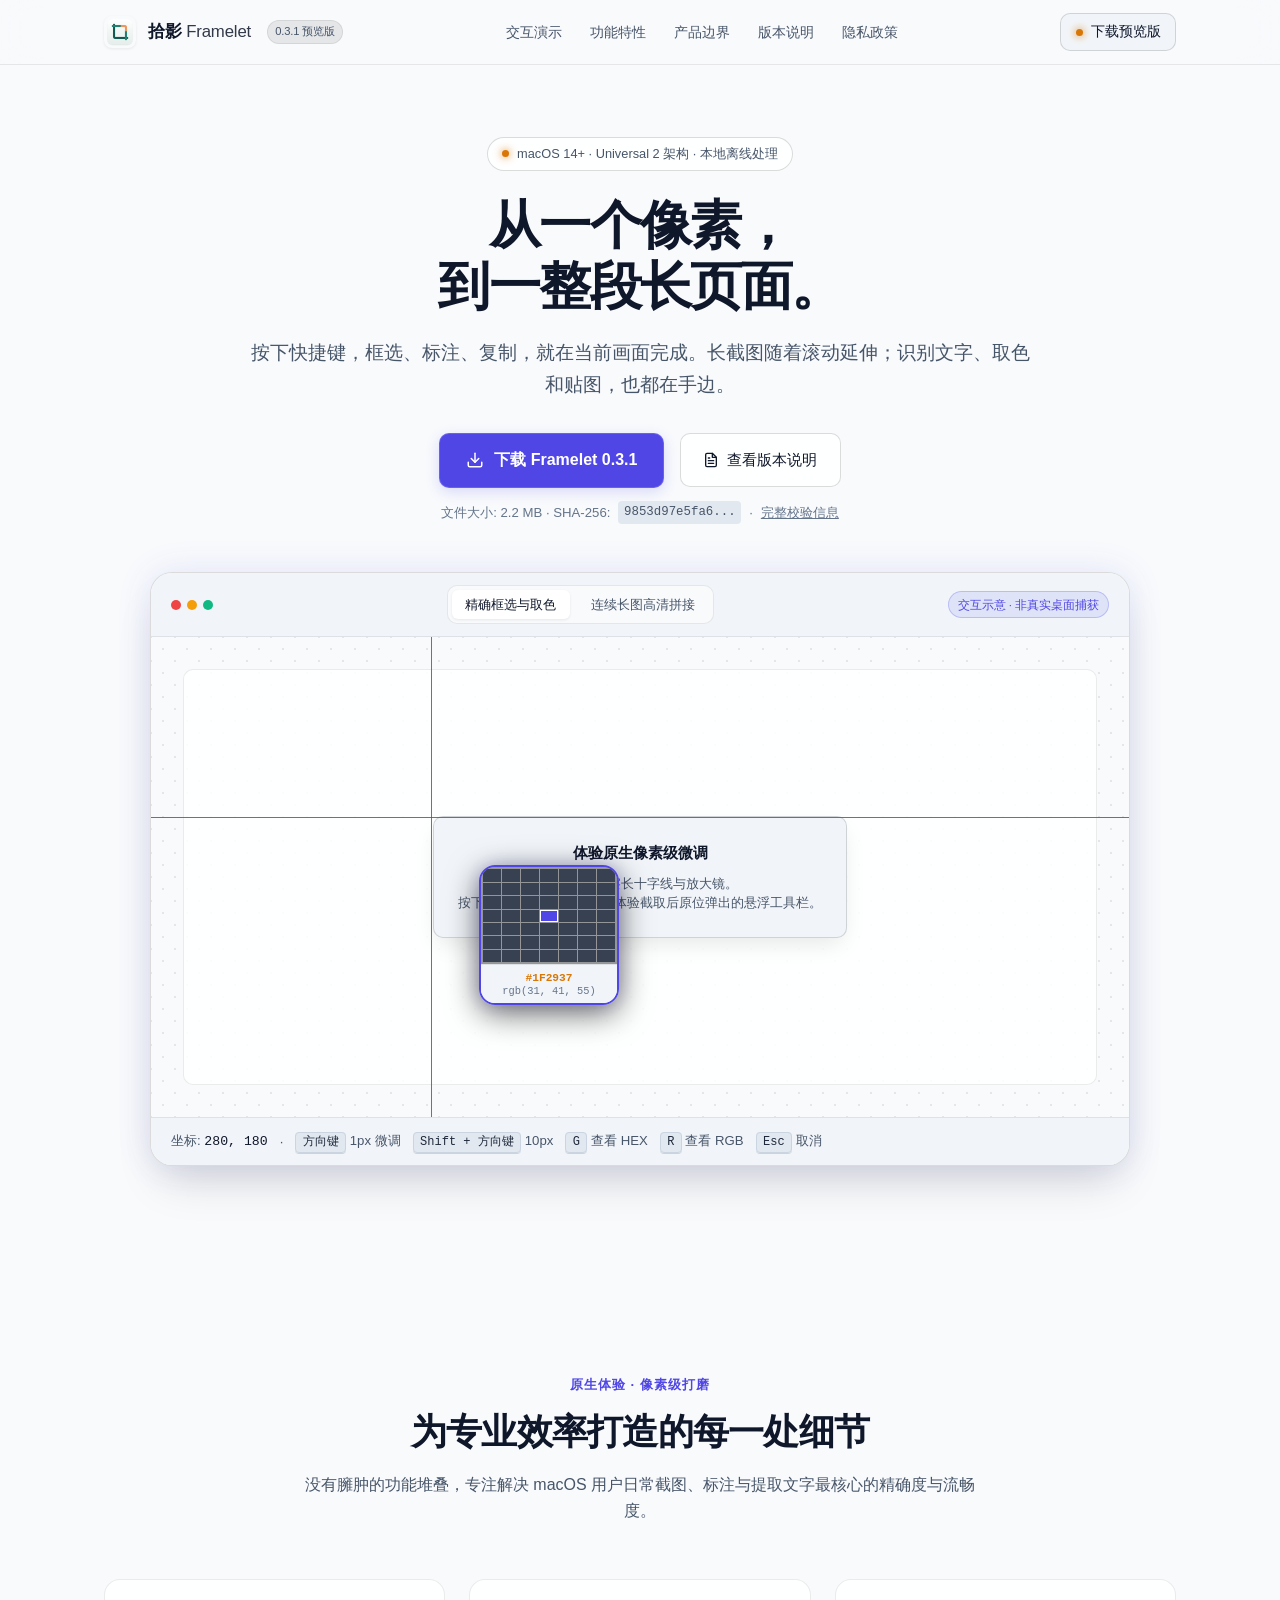
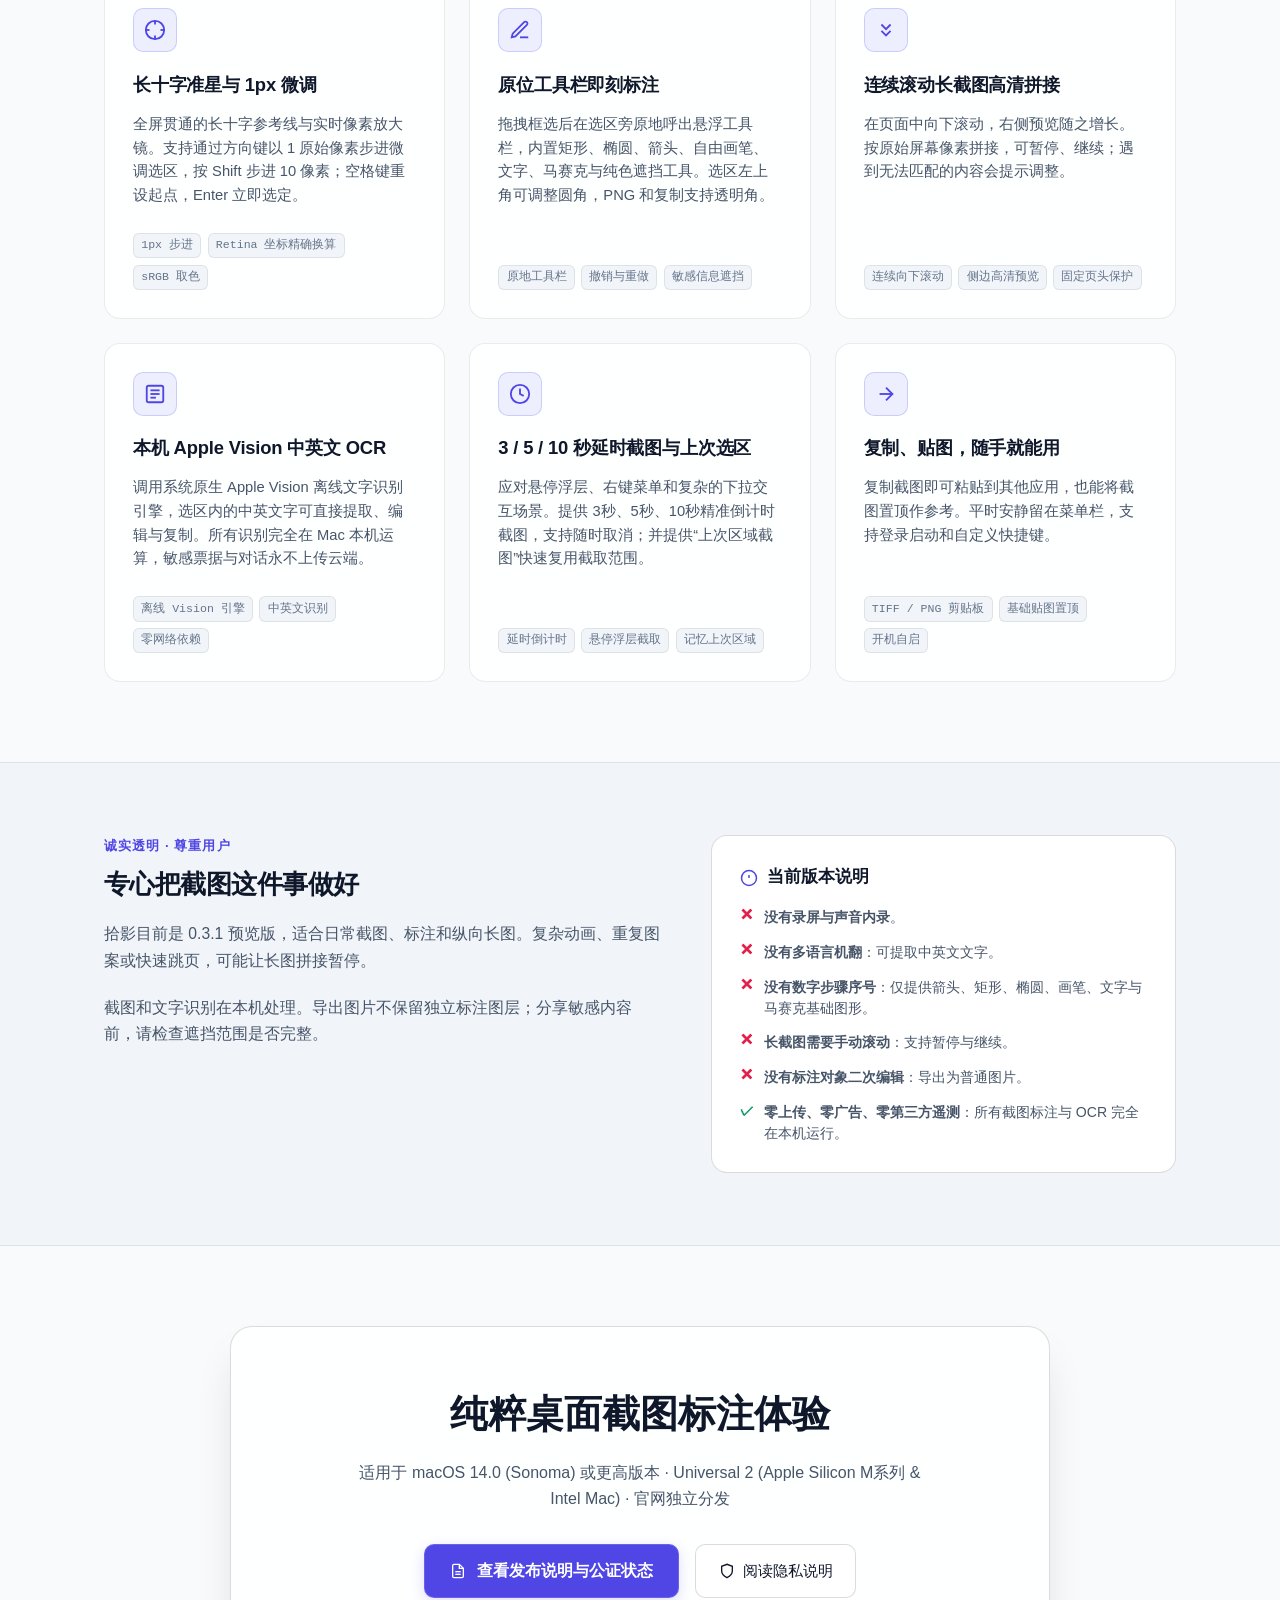
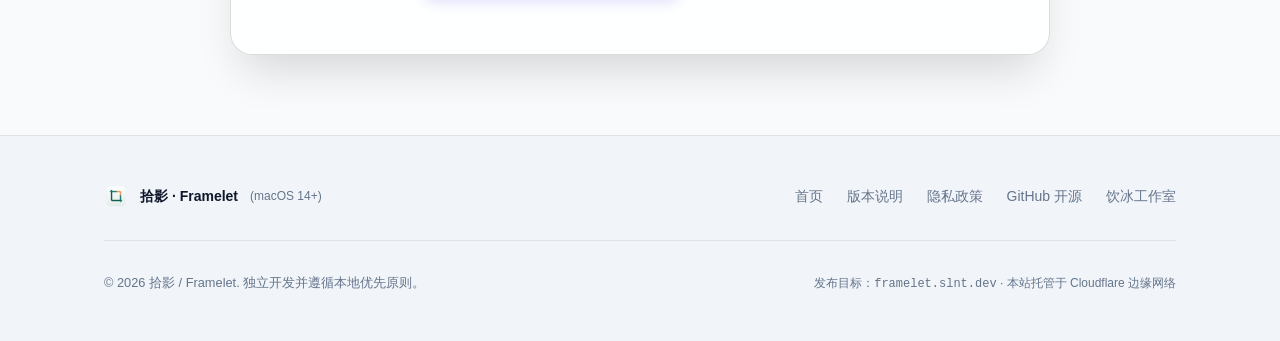
==== commit 6fdd765c: "准备 0.3.1 公证版本与 MIT 开源" ====
--- a/website/index.html
+++ b/website/index.html
@@ -17,7 +17,7 @@
       <a href="index.html" class="brand-link" aria-label="拾影 Framelet 官网首页">
         <img src="assets/img/app-icon-128.png" alt="拾影 AppIcon" class="brand-icon" width="32" height="32">
         <span>拾影 <span style="font-weight: 400; opacity: 0.85;">Framelet</span></span>
-        <span class="brand-badge">0.3.0 预览版</span>
+        <span class="brand-badge">0.3.1 预览版</span>
       </a>
 
       <nav aria-label="主导航">
@@ -271,7 +271,7 @@
             </div>
             <h3 class="feature-title">原位工具栏即刻标注</h3>
             <p class="feature-body">
-              拖拽框选后在选区旁原地呼出悬浮工具栏，内置矩形、椭圆、箭头、自由画笔、文字、马赛克与纯色遮挡工具。
+              拖拽框选后在选区旁原地呼出悬浮工具栏，内置矩形、椭圆、箭头、自由画笔、文字、马赛克与纯色遮挡工具。选区左上角可调整圆角，PNG 和复制支持透明角。
             </p>
             <div class="feature-tags">
               <span class="feature-tag">原地工具栏</span>
@@ -355,7 +355,7 @@
             <div class="section-eyebrow">诚实透明 · 尊重用户</div>
             <h3>专心把截图这件事做好</h3>
             <p>
-              拾影目前是 0.3.0 预览版，适合日常截图、标注和纵向长图。复杂动画、重复图案或快速跳页，可能让长图拼接暂停。
+              拾影目前是 0.3.1 预览版，适合日常截图、标注和纵向长图。复杂动画、重复图案或快速跳页，可能让长图拼接暂停。
             </p>
             <p>
               截图和文字识别在本机处理。导出图片不保留独立标注图层；分享敏感内容前，请检查遮挡范围是否完整。
@@ -405,7 +405,7 @@
         <div class="cta-box">
           <h2>纯粹桌面截图标注体验</h2>
           <p id="download-status-msg">
-            0.3.0 预览版已开放下载，安装包通过 Apple 公证。
+            0.3.1 预览版已开放下载，安装包通过 Apple 公证。
           </p>
           <div class="download-cta-group">
             <a href="releases.html" class="btn-primary">
@@ -436,6 +436,7 @@
           <li><a href="index.html">首页</a></li>
           <li><a href="releases.html">版本说明</a></li>
           <li><a href="privacy.html">隐私政策</a></li>
+          <li><a href="https://github.com/weidlu/Framelet" target="_blank" rel="noopener noreferrer">GitHub 开源</a></li>
           <li><a href="https://yinbingshi.com" target="_blank" rel="noopener noreferrer">饮冰工作室</a></li>
         </ul>
       </div>
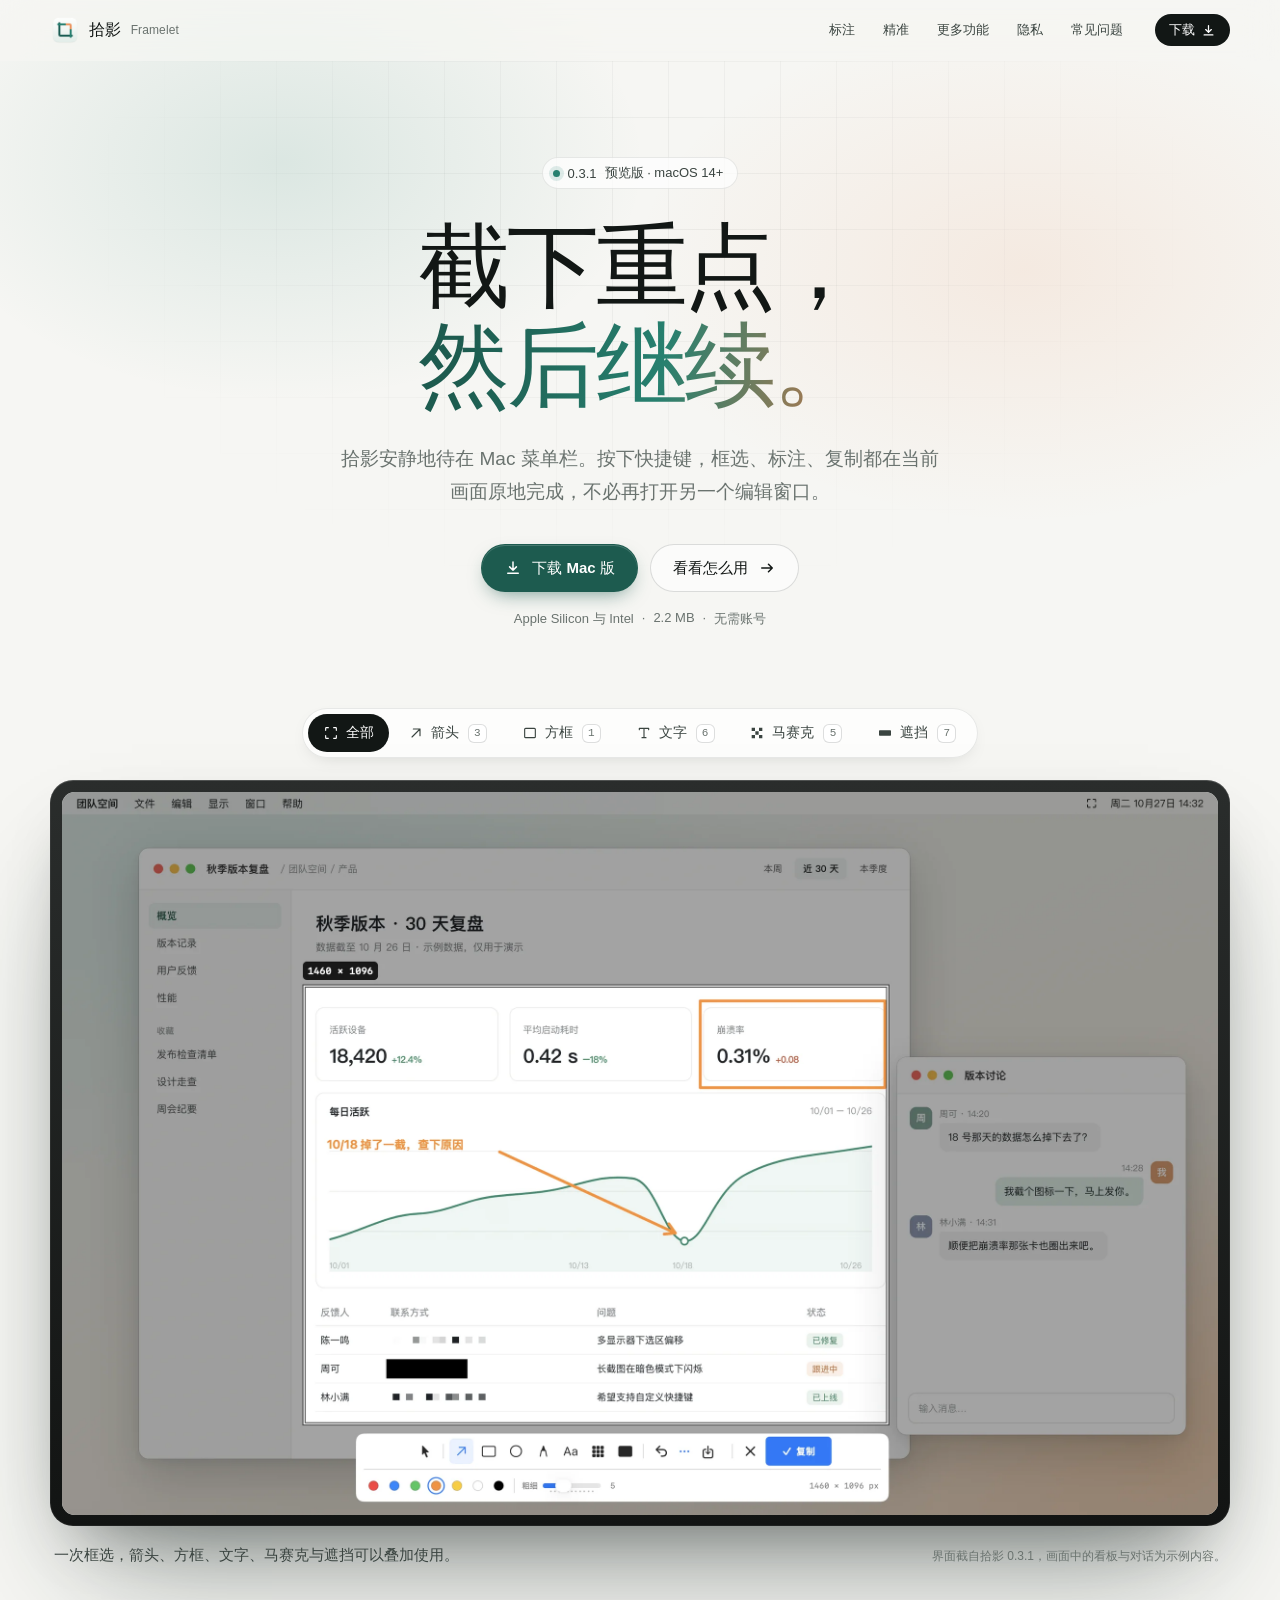
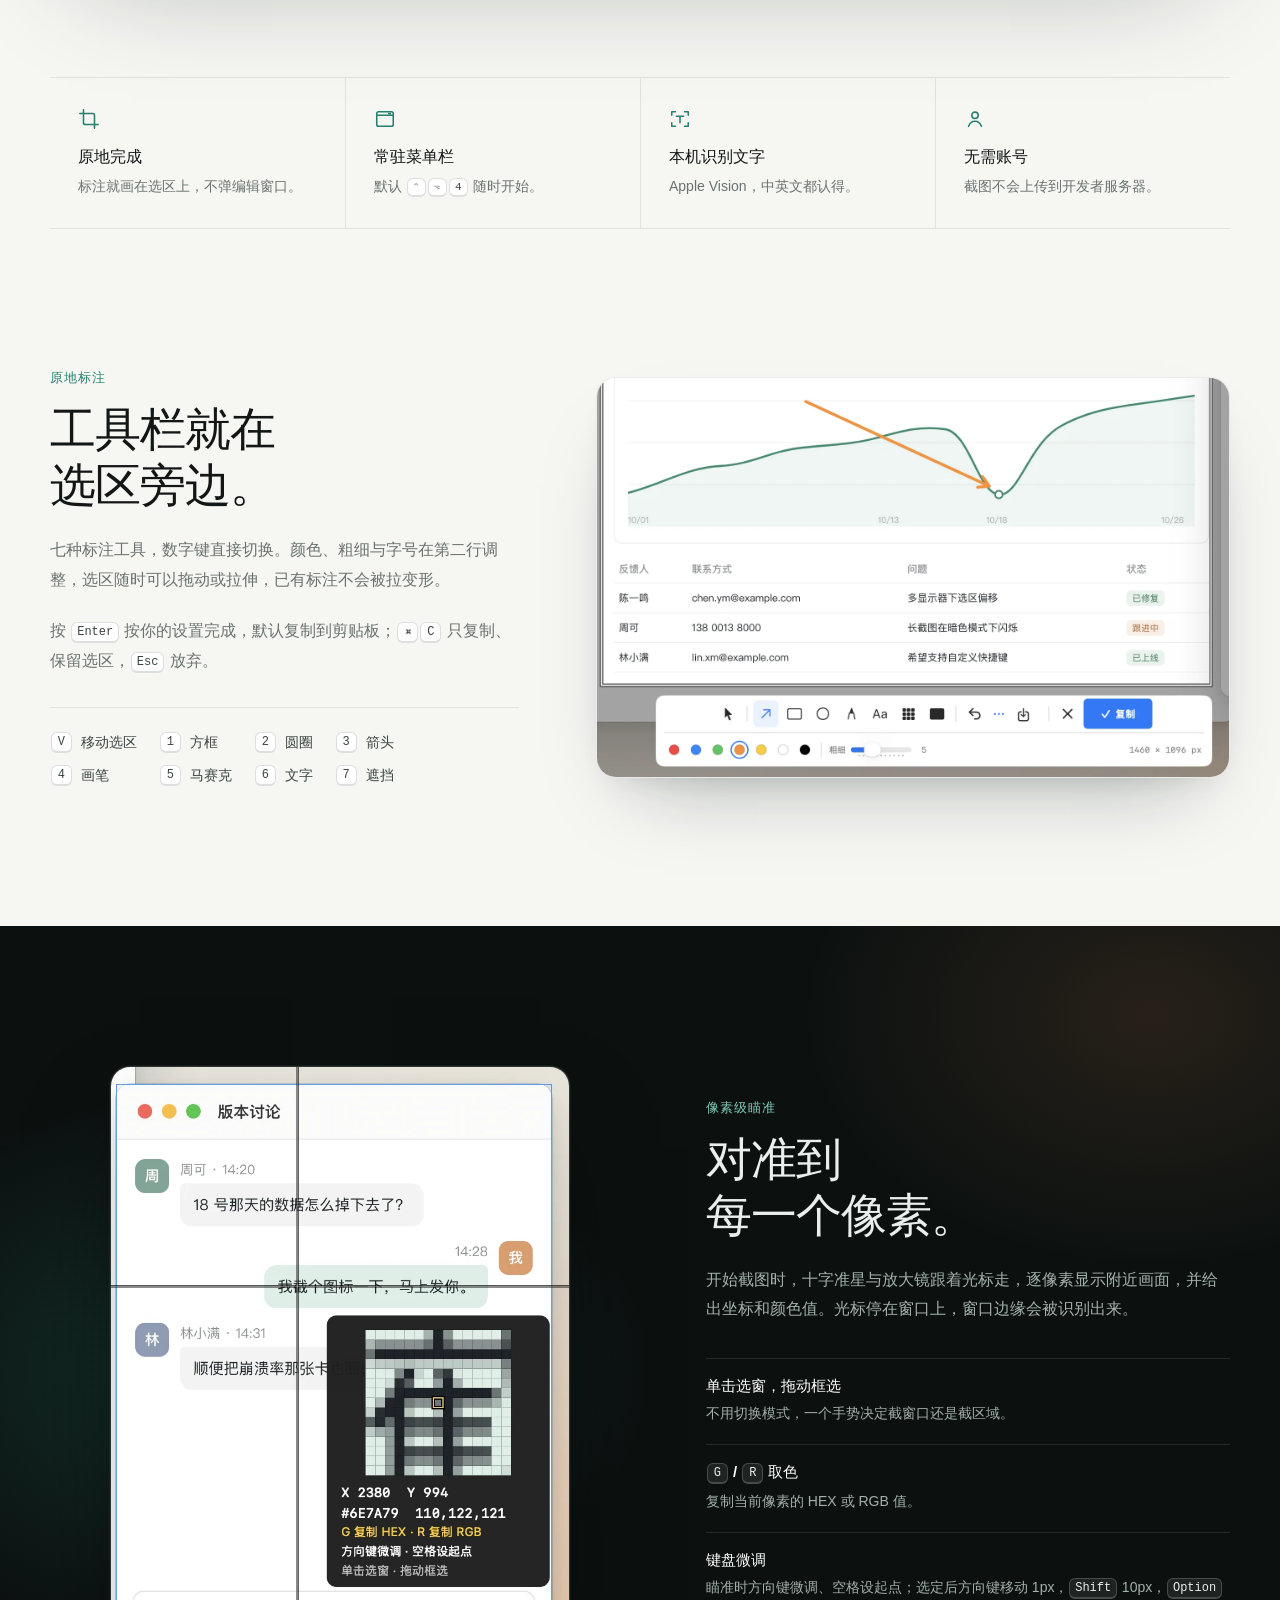
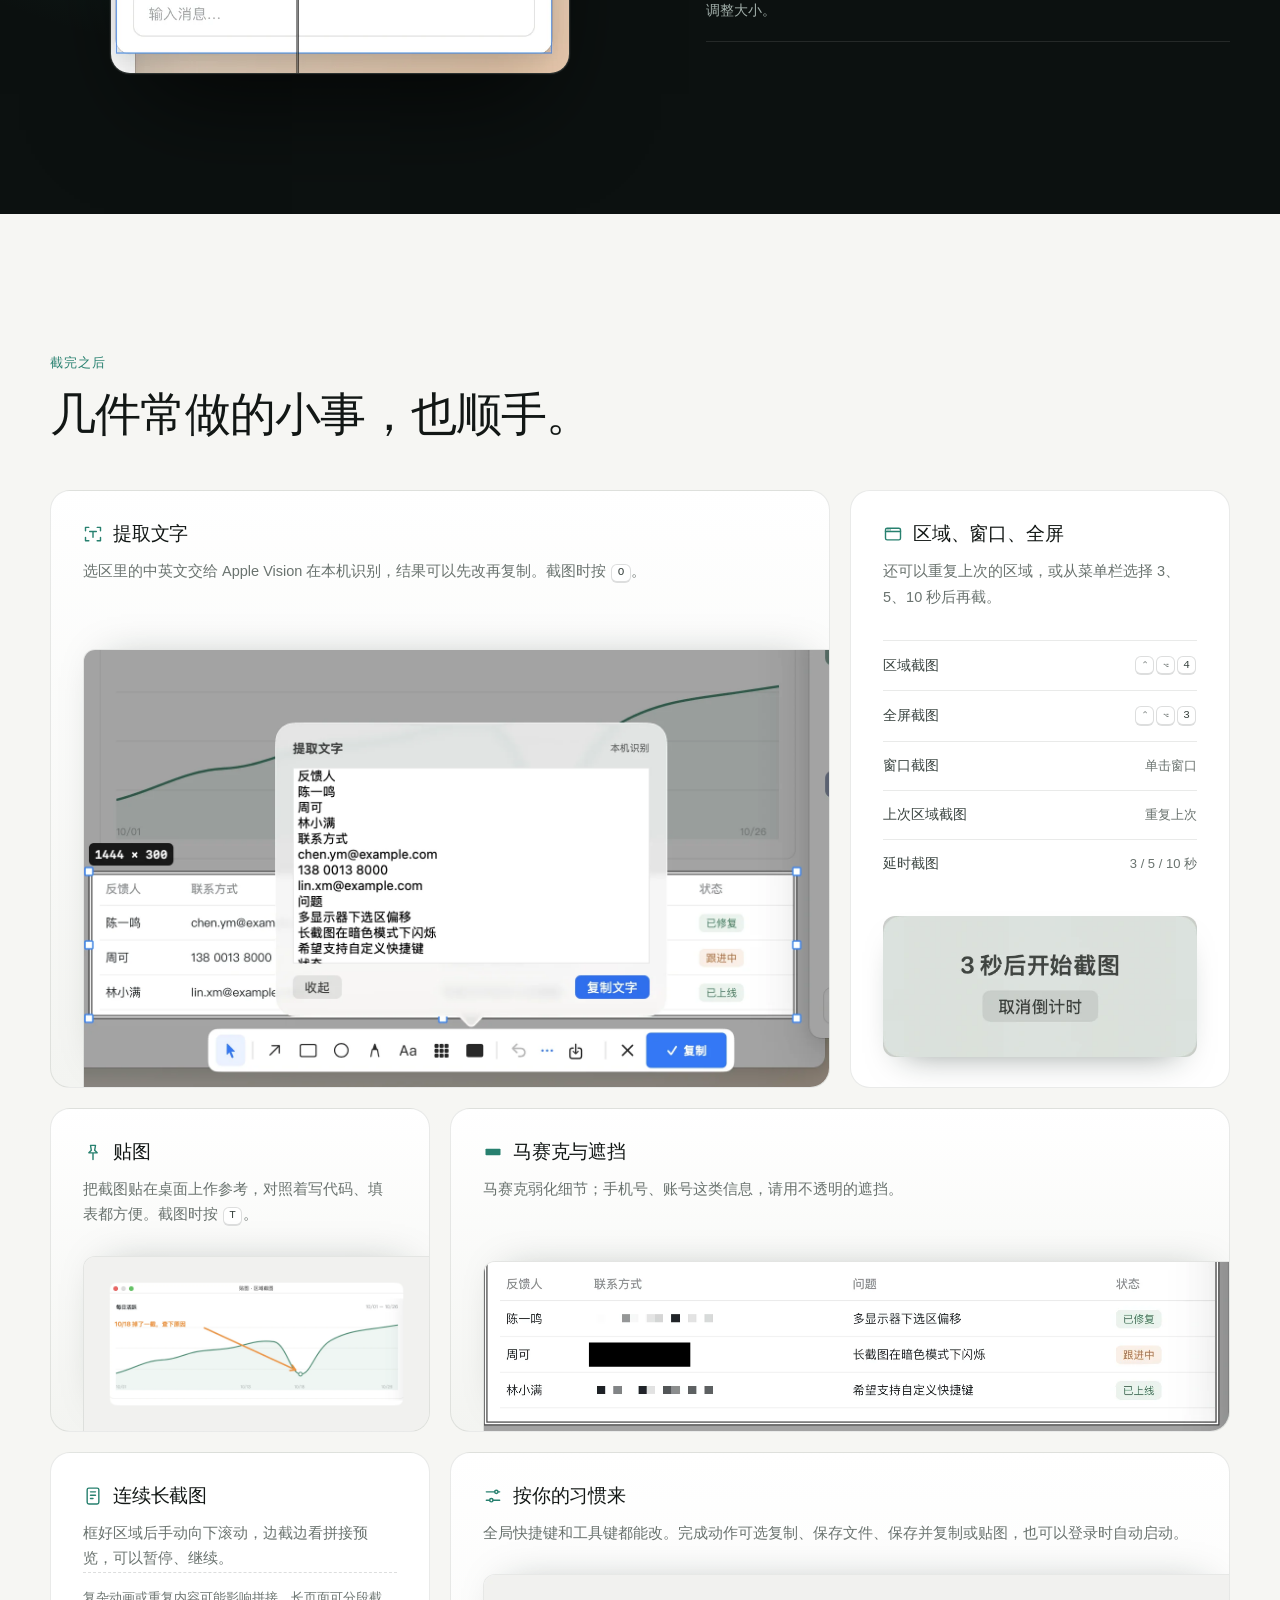
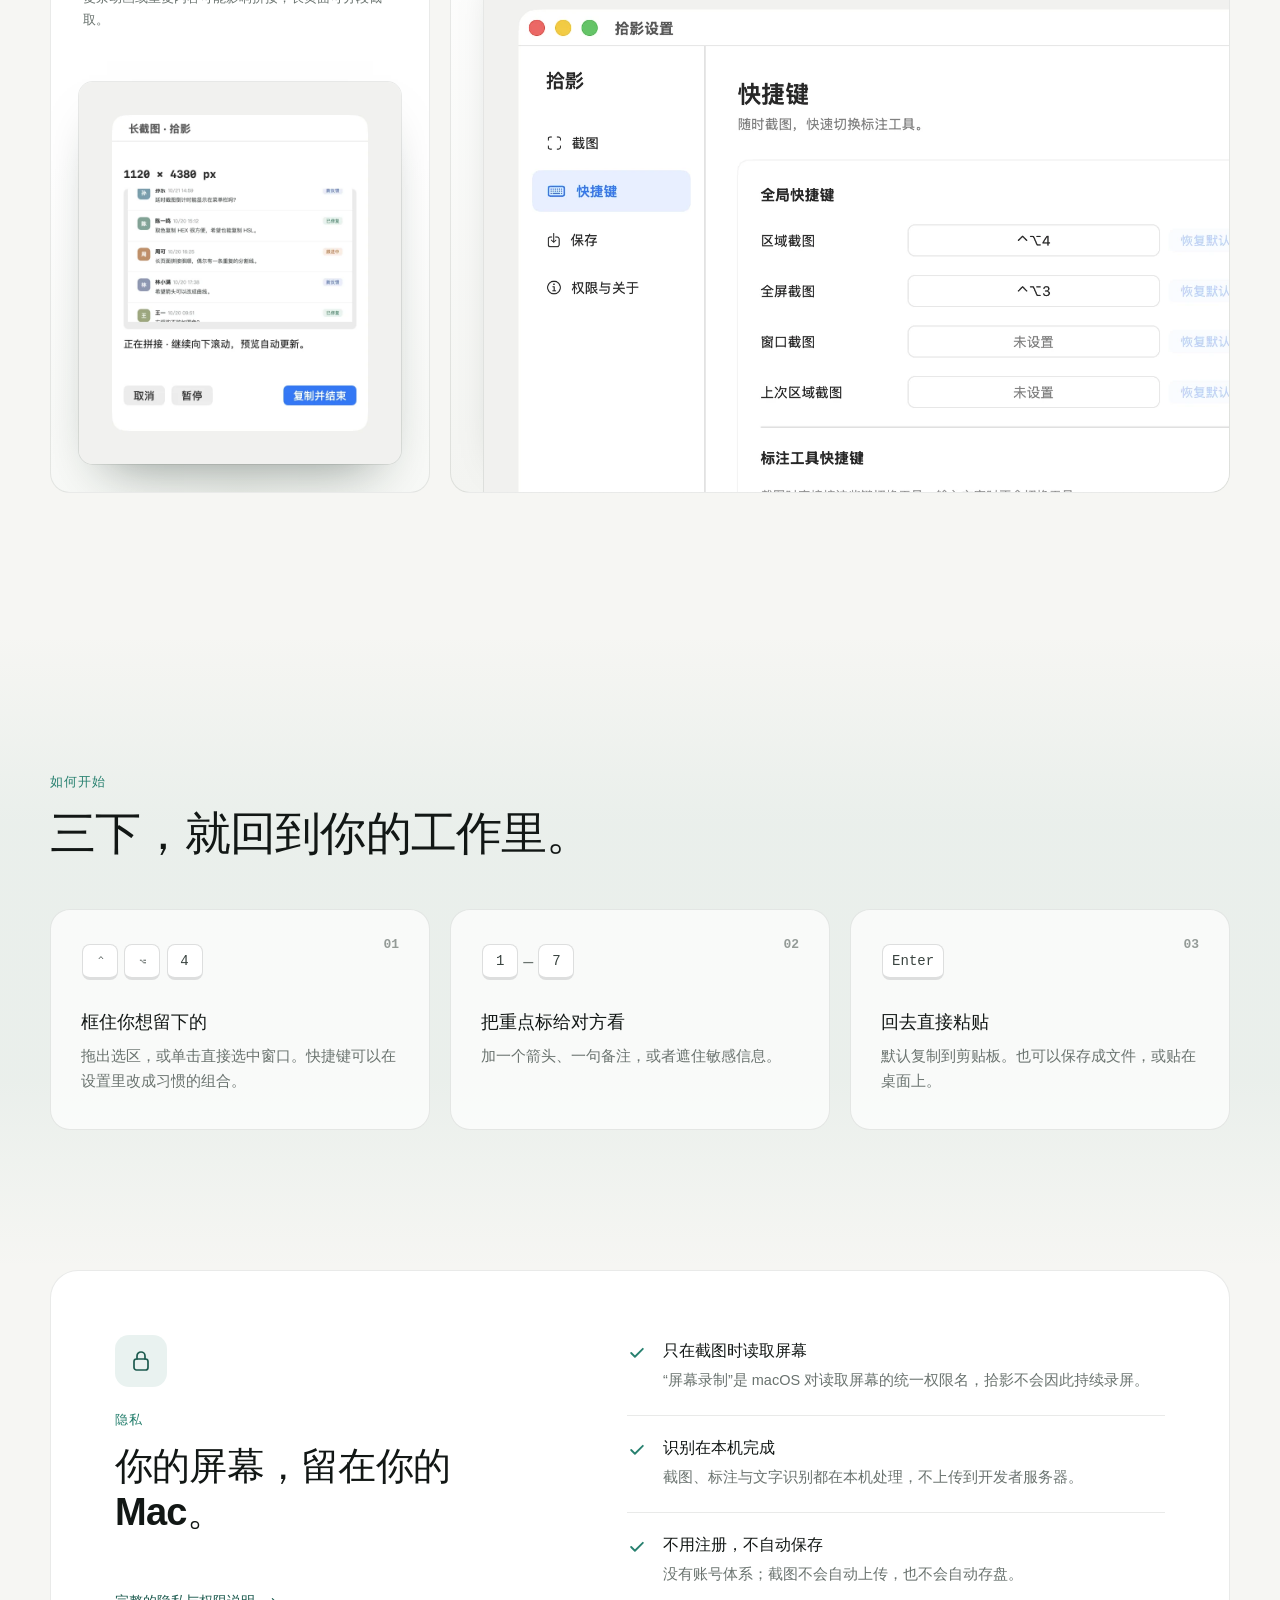
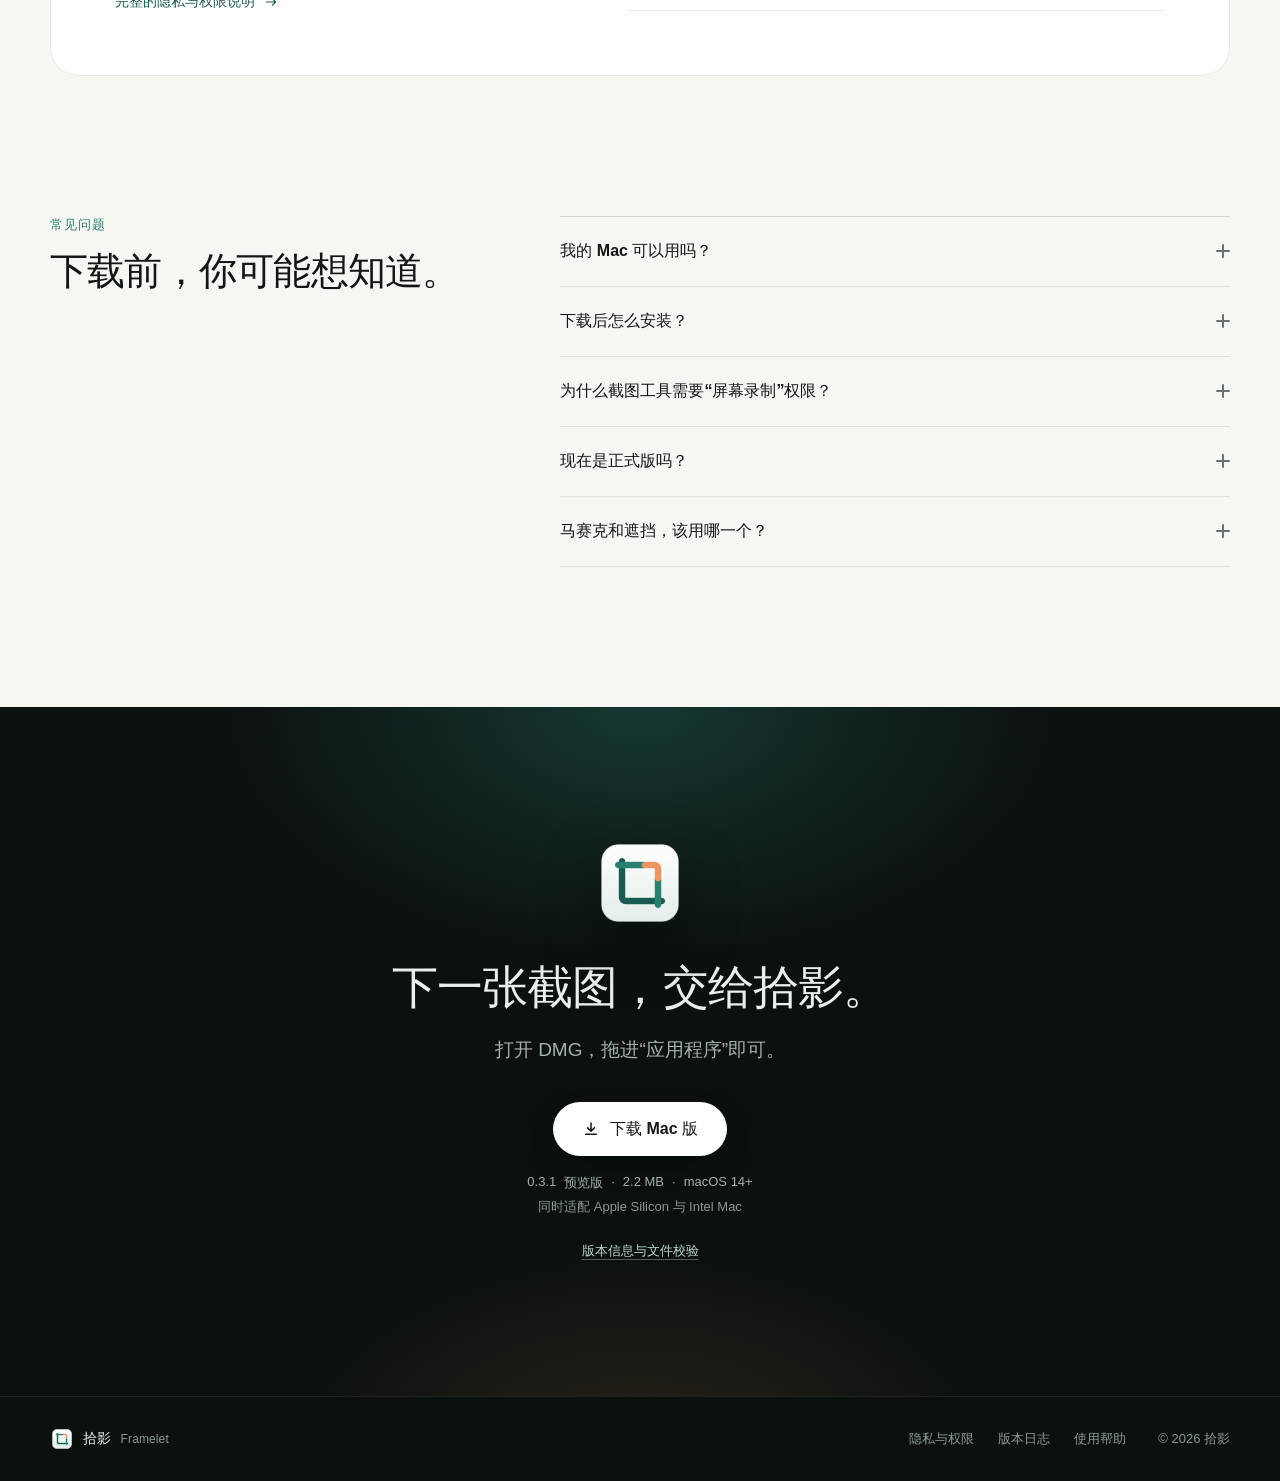
==== commit 63f4b0b4: "website: 换成浅色产品页设计，并同步到 0.3.1 官网整体重做：浅色纸面、深青主色，首屏用应用真实界面截图配合可 切换的标注示意，后面是标注、像素级瞄准、功能 bento、三步上手、 隐私与" ====
--- a/website/index.html
+++ b/website/index.html
@@ -1,457 +1,216 @@
-<!DOCTYPE html>
+<!doctype html>
 <html lang="zh-CN">
 <head>
-  <meta charset="UTF-8">
-  <meta name="viewport" content="width=device-width, initial-scale=1.0">
-  <title>拾影 · Framelet — 像素级选区与连续长截图</title>
-  <meta name="description" content="独立开发的原生 macOS 截图标注工具。支持长十字线与 1px 键盘微调、原位悬浮工具栏、平滑连续滚动长截图高清拼接与本机离线 Apple Vision 文字识别。零云端上传，数据留在本机。">
-  <link rel="icon" type="image/png" sizes="32x32" href="assets/img/favicon-32.png">
-  <link rel="apple-touch-icon" sizes="128x128" href="assets/img/app-icon-128.png">
-  <link rel="stylesheet" href="assets/css/main.css">
+  <meta charset="utf-8">
+  <meta name="viewport" content="width=device-width, initial-scale=1">
+  <meta name="theme-color" content="#f6f6f3">
+  <title>拾影 Framelet — 截下重点，然后继续。</title>
+  <meta name="description" content="常驻菜单栏的 macOS 截图与标注工具。框选、标注、复制都在当前画面原地完成；支持像素级放大镜、本机中英文文字识别、连续长截图与贴图。下载拾影预览版。">
+  <link rel="icon" href="assets/favicon.png" type="image/png">
+  <link rel="preload" as="image" href="assets/shots/hero-all.webp" type="image/webp">
+  <link rel="stylesheet" href="style.css">
+  <script src="app.js" defer></script>
 </head>
 <body>
-
-  <!-- 顶部导航栏 -->
-  <header class="site-header">
-    <div class="container nav-wrap">
-      <a href="index.html" class="brand-link" aria-label="拾影 Framelet 官网首页">
-        <img src="assets/img/app-icon-128.png" alt="拾影 AppIcon" class="brand-icon" width="32" height="32">
-        <span>拾影 <span style="font-weight: 400; opacity: 0.85;">Framelet</span></span>
-        <span class="brand-badge">0.3.1 预览版</span>
-      </a>
-
-      <nav aria-label="主导航">
-        <ul class="nav-links">
-          <li><a href="#viewfinder-demo" class="nav-link">交互演示</a></li>
-          <li><a href="#features" class="nav-link">功能特性</a></li>
-          <li><a href="#principles" class="nav-link">产品边界</a></li>
-          <li><a href="releases.html" class="nav-link">版本说明</a></li>
-          <li><a href="privacy.html" class="nav-link">隐私政策</a></li>
-        </ul>
-      </nav>
-
-      <a href="releases.html" class="nav-cta" id="nav-cta-link">
-        <span class="status-dot"></span>
-        <span>下载预览版</span>
-      </a>
-    </div>
-  </header>
-
-  <main>
-    <!-- Hero 首屏区域 -->
-    <section class="hero-section">
-      <div class="container">
-        <div class="hero-header">
-          <div class="meta-pill">
-            <span class="status-dot"></span>
-            <span>macOS 14+ · Universal 2 架构 · 本地离线处理</span>
-          </div>
-
-          <h1 class="hero-title">从一个像素，<br>到一整段长页面。</h1>
-
-          <p class="hero-subtitle">
-            按下快捷键，框选、标注、复制，就在当前画面完成。长截图随着滚动延伸；识别文字、取色和贴图，也都在手边。
-          </p>
-
-          <!-- 动态下载卡片（数据挂钩 release.json） -->
-          <div class="download-card-hero">
-            <div class="download-cta-group">
-              <a id="primary-download-btn" class="btn-primary btn-pending" aria-disabled="true" role="button" tabindex="0">
-                <svg width="18" height="18" viewBox="0 0 24 24" fill="none" stroke="currentColor" stroke-width="2" stroke-linecap="round" stroke-linejoin="round" aria-hidden="true"><circle cx="12" cy="12" r="10"/><polyline points="12 6 12 12 16 14"/></svg>
-                <span>下载即将开放 (预览版准备中)</span>
-              </a>
-              <a href="releases.html" class="btn-secondary">
-                <svg width="16" height="16" viewBox="0 0 24 24" fill="none" stroke="currentColor" stroke-width="2" stroke-linecap="round" stroke-linejoin="round" aria-hidden="true"><path d="M14 2H6a2 2 0 0 0-2 2v16a2 2 0 0 0 2 2h12a2 2 0 0 0 2-2V8z"/><polyline points="14 2 14 8 20 8"/><line x1="16" y1="13" x2="8" y2="13"/><line x1="16" y1="17" x2="8" y2="17"/><polyline points="10 9 9 9 8 9"/></svg>
-                <span>查看版本说明</span>
-              </a>
-            </div>
-            <div class="download-meta-text" id="release-meta-text">
-              <span>适用于 macOS 14.0 (Sonoma) 或更高版本</span>
-              <span>·</span>
-              <span>Universal 2 (Apple Silicon & Intel)</span>
-            </div>
-          </div>
-        </div>
-
-        <!-- 特色签名交互演示组件：取景视窗 (Live Interactive Demo) -->
-        <div class="viewfinder-section" id="viewfinder-demo">
-          <div class="viewfinder-wrapper">
-            <!-- 视窗顶栏 -->
-            <div class="viewfinder-topbar">
-              <div class="window-dots">
-                <span class="dot red"></span>
-                <span class="dot yellow"></span>
-                <span class="dot green"></span>
-              </div>
-
-              <div class="viewfinder-title-tabs" role="tablist" aria-label="演示视窗模式切换">
-                <button class="tab-btn active" id="tab-mode-crop" role="tab" aria-selected="true" aria-controls="scene-crop">精确框选与取色</button>
-                <button class="tab-btn" id="tab-mode-long" role="tab" aria-selected="false" aria-controls="scene-long">连续长图高清拼接</button>
-              </div>
-
-              <span class="demo-notice-badge">交互示意 · 非真实桌面捕获</span>
-            </div>
-
-            <!-- 演示画布舞台 -->
-            <div class="stage-area" id="demo-stage" tabindex="0" aria-label="拾影交互模拟画布">
-
-              <!-- 模式 A：精确框选、十字光标与取色 -->
-              <div class="scene-cropper" id="scene-crop">
-                <!-- 模拟的桌面卡片背景 -->
-                <div class="mock-desktop-canvas">
-                  <div class="mock-app-card">
-                    <div style="font-size: 0.95rem; font-weight: 600; margin-bottom: 0.5rem; color: var(--text-main);">
-                      体验原生像素级微调
-                    </div>
-                    <div style="font-size: 0.825rem; color: var(--text-secondary); line-height: 1.5;">
-                      移动鼠标观察长十字线与放大镜。<br>
-                      按下并拖拽鼠标划出选区，体验截取后原位弹出的悬浮工具栏。
-                    </div>
-                  </div>
-                </div>
-
-                <!-- 随动长十字参考线 -->
-                <div class="crosshair-h" id="crosshair-h"></div>
-                <div class="crosshair-v" id="crosshair-v"></div>
-
-                <!-- 随动 8x8 放大镜 -->
-                <div class="magnifier-lens" id="magnifier-lens" aria-hidden="true">
-                  <div class="magnifier-grid">
-                    <div class="grid-cell"></div><div class="grid-cell"></div><div class="grid-cell"></div><div class="grid-cell"></div><div class="grid-cell"></div><div class="grid-cell"></div><div class="grid-cell"></div>
-                    <div class="grid-cell"></div><div class="grid-cell"></div><div class="grid-cell"></div><div class="grid-cell"></div><div class="grid-cell"></div><div class="grid-cell"></div><div class="grid-cell"></div>
-                    <div class="grid-cell"></div><div class="grid-cell"></div><div class="grid-cell"></div><div class="grid-cell"></div><div class="grid-cell"></div><div class="grid-cell"></div><div class="grid-cell"></div>
-                    <div class="grid-cell"></div><div class="grid-cell"></div><div class="grid-cell"></div><div class="grid-cell center-pixel"></div><div class="grid-cell"></div><div class="grid-cell"></div><div class="grid-cell"></div>
-                    <div class="grid-cell"></div><div class="grid-cell"></div><div class="grid-cell"></div><div class="grid-cell"></div><div class="grid-cell"></div><div class="grid-cell"></div><div class="grid-cell"></div>
-                    <div class="grid-cell"></div><div class="grid-cell"></div><div class="grid-cell"></div><div class="grid-cell"></div><div class="grid-cell"></div><div class="grid-cell"></div><div class="grid-cell"></div>
-                    <div class="grid-cell"></div><div class="grid-cell"></div><div class="grid-cell"></div><div class="grid-cell"></div><div class="grid-cell"></div><div class="grid-cell"></div><div class="grid-cell"></div>
-                  </div>
-                  <div class="magnifier-info">
-                    <div class="magnifier-hex" id="hex-display">#6366F1</div>
-                    <div style="font-size: 0.65rem; color: var(--text-muted);" id="rgb-display">rgb(99, 102, 241)</div>
-                  </div>
-                </div>
-
-                <!-- 模拟框选选区 -->
-                <div class="crop-box" id="crop-box">
-                  <span class="crop-handle handle-tl"></span>
-                  <span class="crop-handle handle-tr"></span>
-                  <span class="crop-handle handle-bl"></span>
-                  <span class="crop-handle handle-br"></span>
-
-                  <!-- 原位悬浮工具栏 -->
-                  <div class="in-situ-toolbar" id="in-situ-toolbar" style="display: none;">
-                    <button class="tool-btn active" data-tool="rect" title="方框标注" aria-label="方框标注">
-                      <svg width="14" height="14" viewBox="0 0 24 24" fill="none" stroke="currentColor" stroke-width="2"><rect x="3" y="3" width="18" height="18" rx="2"/></svg>
-                    </button>
-                    <button class="tool-btn" data-tool="arrow" title="箭头标注" aria-label="箭头标注">
-                      <svg width="14" height="14" viewBox="0 0 24 24" fill="none" stroke="currentColor" stroke-width="2"><line x1="5" y1="19" x2="19" y2="5"/><polyline points="9 5 19 5 19 15"/></svg>
-                    </button>
-                    <button class="tool-btn" data-tool="pen" title="画笔" aria-label="自由画笔">
-                      <svg width="14" height="14" viewBox="0 0 24 24" fill="none" stroke="currentColor" stroke-width="2"><path d="M12 19l7-7 3 3-7 7-3-3z"/><path d="M18 13l-1.5-7.5L2 2l3.5 14.5L13 18l5-5z"/></svg>
-                    </button>
-                    <button class="tool-btn" data-tool="text" title="文字标注" aria-label="文字标注">
-                      <svg width="14" height="14" viewBox="0 0 24 24" fill="none" stroke="currentColor" stroke-width="2"><polyline points="4 7 4 4 20 4 20 7"/><line x1="9" y1="20" x2="15" y2="20"/><line x1="12" y1="4" x2="12" y2="20"/></svg>
-                    </button>
-                    <button class="tool-btn" data-tool="mask" title="不透明遮挡 / 脱敏" aria-label="纯色遮挡">
-                      <svg width="14" height="14" viewBox="0 0 24 24" fill="none" stroke="currentColor" stroke-width="2"><rect x="3" y="3" width="18" height="18" rx="2" fill="currentColor"/></svg>
-                    </button>
-                    <button class="tool-btn" data-tool="mosaic" title="马赛克" aria-label="马赛克">
-                      <svg width="14" height="14" viewBox="0 0 24 24" fill="none" stroke="currentColor" stroke-width="2"><rect x="3" y="3" width="7" height="7"/><rect x="14" y="3" width="7" height="7"/><rect x="3" y="14" width="7" height="7"/><rect x="14" y="14" width="7" height="7"/></svg>
-                    </button>
-                    <div class="tool-divider"></div>
-                    <button class="tool-btn action-confirm" id="btn-confirm-crop" title="复制并完成" aria-label="复制并完成">
-                      <svg width="12" height="12" viewBox="0 0 24 24" fill="none" stroke="currentColor" stroke-width="2"><polyline points="20 6 9 17 4 12"/></svg>
-                      <span>复制</span>
-                    </button>
-                  </div>
-                </div>
-
-              </div>
-
-              <!-- 模式 B：连续滚动长截图拼接模拟 -->
-              <div class="scene-longscroll" id="scene-long">
-                <!-- 模拟原应用/浏览器视口 -->
-                <div class="scroll-source-viewport">
-                  <div class="mock-page-header">
-                    <span>原文档 / 网页视口 (向下滑动滚动)</span>
-                    <span style="color: var(--accent-iris);">连续滚动</span>
-                  </div>
-                  <div class="scroll-track-container">
-                    <span class="fixed-edge-tag">固定页眉保护 · 仅保留首帧</span>
-                    <div class="scroll-inner-doc" id="scroll-inner-doc">
-                      <div class="doc-line" style="width: 70%;"></div>
-                      <div class="doc-line" style="width: 85%;"></div>
-                      <div class="doc-line" style="width: 55%;"></div>
-                      <div class="doc-block">向下滚动 · 长图继续延伸</div>
-                      <div class="doc-line" style="width: 90%;"></div>
-                      <div class="doc-line" style="width: 65%;"></div>
-                      <div class="doc-line" style="width: 80%;"></div>
-                      <div class="doc-block">右侧可随时查看拼接结果</div>
-                      <div class="doc-line" style="width: 75%;"></div>
-                      <div class="doc-line" style="width: 85%;"></div>
-                      <div class="doc-line" style="width: 60%;"></div>
-                    </div>
-                  </div>
-                </div>
-
-                <!-- 侧边实时拼接高清预览窗 -->
-                <div class="scroll-stitch-preview">
-                  <div class="preview-header">
-                    <span>侧边长图实时预览</span>
-                    <span style="font-size: 0.72rem; color: var(--accent-emerald);">高清无条纹</span>
-                  </div>
-                  <div class="preview-strip-box">
-                    <div class="preview-canvas-mimic" id="preview-canvas-mimic" style="height: 120px;">
-                      <div style="padding: 8px; font-size: 0.65rem; color: var(--text-muted); font-family: var(--font-mono);">
-                        [Header: Fixed Edge]<br>
-                        ROW 001 - OK<br>
-                        ROW 002 - OK<br>
-                        ROW 003 - OK<br>
-                        ROW 004 - Stitched...
-                      </div>
-                    </div>
-                  </div>
-                  <div class="preview-height-counter" id="preview-height-counter">
-                    拼接分辨率: 1198 × 1688 px (Retina 高清)
-                  </div>
-                </div>
-              </div>
-
-            </div>
-
-            <!-- 视窗底部按键指引 -->
-            <div class="viewfinder-footer">
-              <div class="kbd-hint-group">
-                <span>坐标: <code id="coord-display" style="font-family: var(--font-mono); color: var(--text-main);">280, 180</code></span>
-                <span>·</span>
-                <span><kbd>方向键</kbd> 1px 微调</span>
-                <span><kbd>Shift + 方向键</kbd> 10px</span>
-                <span><kbd>G</kbd> 查看 HEX</span>
-                <span><kbd>R</kbd> 查看 RGB</span>
-                <span><kbd>Esc</kbd> 取消</span>
-              </div>
-              <div id="copy-toast" style="opacity: 0; transition: all 0.2s ease; color: var(--accent-emerald); font-weight: 500; font-size: 0.8rem;"></div>
-            </div>
-          </div>
-        </div>
-
+<a class="skip-link" href="#main">跳到正文</a>
+<svg class="svg-defs" xmlns="http://www.w3.org/2000/svg" aria-hidden="true"><defs>
+  <symbol id="i-all" viewBox="0 0 24 24"><path d="M4 8V5a1 1 0 0 1 1-1h3m8 0h3a1 1 0 0 1 1 1v3m0 8v3a1 1 0 0 1-1 1h-3m-8 0H5a1 1 0 0 1-1-1v-3"/></symbol>
+  <symbol id="i-arrow" viewBox="0 0 24 24"><path d="M6 18 18 6M8 6h10v10"/></symbol>
+  <symbol id="i-box" viewBox="0 0 24 24"><rect x="4" y="5" width="16" height="14" rx="1.5"/></symbol>
+  <symbol id="i-text" viewBox="0 0 24 24"><path d="M5 7V5h14v2M12 5v14m-3 0h6"/></symbol>
+  <symbol id="i-mosaic" viewBox="0 0 24 24"><path fill="currentColor" stroke="none" d="M4 4h5v5H4zm11 0h5v5h-5zM9.5 9.5h5v5h-5zM4 15h5v5H4zm11 0h5v5h-5z"/></symbol>
+  <symbol id="i-redact" viewBox="0 0 24 24"><rect x="3" y="8" width="18" height="8" rx="1" fill="currentColor" stroke="none"/></symbol>
+  <symbol id="i-check" viewBox="0 0 24 24"><path d="m5 12 4.5 4.5L19 7"/></symbol>
+  <symbol id="i-download" viewBox="0 0 24 24"><path d="M12 4v11m-4.5-4.5L12 15l4.5-4.5M5 19h14"/></symbol>
+  <symbol id="i-next" viewBox="0 0 24 24"><path d="M5 12h14m-5-5 5 5-5 5"/></symbol>
+  <symbol id="i-crop" viewBox="0 0 24 24"><path d="M6 2v14a2 2 0 0 0 2 2h14M2 6h14a2 2 0 0 1 2 2v14"/></symbol>
+  <symbol id="i-ocr" viewBox="0 0 24 24"><path d="M3 8V4h4m10 0h4v4M3 16v4h4m10 0h4v-4M8 9h8m-4 0v7"/></symbol>
+  <symbol id="i-long" viewBox="0 0 24 24"><rect x="5" y="2.5" width="14" height="19" rx="2"/><path d="M9 7h6M9 11h6M9 15h3"/></symbol>
+  <symbol id="i-pin" viewBox="0 0 24 24"><path d="M9 4h6l-1 6 3 3H7l3-3zM12 13v8"/></symbol>
+  <symbol id="i-lock" viewBox="0 0 24 24"><rect x="5" y="10" width="14" height="11" rx="2.5"/><path d="M8 10V7a4 4 0 0 1 8 0v3"/></symbol>
+  <symbol id="i-menubar" viewBox="0 0 24 24"><rect x="3" y="4" width="18" height="16" rx="2"/><path d="M3 8h18M16 6h2"/></symbol>
+  <symbol id="i-window" viewBox="0 0 24 24"><rect x="3" y="5" width="18" height="14" rx="2"/><path d="M3 9h18M6 7h.01M8.5 7h.01"/></symbol>
+  <symbol id="i-sliders" viewBox="0 0 24 24"><path d="M4 7h10m4 0h2M4 17h4m4 0h8"/><circle cx="16" cy="7" r="2"/><circle cx="10" cy="17" r="2"/></symbol>
+  <symbol id="i-user" viewBox="0 0 24 24"><circle cx="12" cy="8" r="3.5"/><path d="M5 20c1.2-3.6 3.8-5.5 7-5.5s5.8 1.9 7 5.5"/></symbol>
+</defs></svg>
+
+<header class="site-header">
+  <div class="wrap header-inner">
+    <a class="brand" href="#" aria-label="拾影首页"><img src="assets/app-icon.png" width="30" height="30" alt=""><span>拾影</span><span class="brand-en">Framelet</span></a>
+    <nav aria-label="主导航"><a href="#annotate">标注</a><a href="#precision">精准</a><a href="#more">更多功能</a><a href="#privacy">隐私</a><a href="#questions">常见问题</a></nav>
+    <a class="nav-download" href="#download">下载 <svg class="icon" aria-hidden="true"><use href="#i-download"/></svg></a>
+  </div>
+</header>
+
+<main id="main">
+<section class="hero" aria-labelledby="hero-title">
+  <div class="wrap hero-copy">
+    <p class="pill"><span class="pill-dot" aria-hidden="true"></span><span data-version>0.3.1</span> 预览版 · macOS 14+</p>
+    <h1 id="hero-title">截下重点，<span>然后继续。</span></h1>
+    <p class="lede">拾影安静地待在 Mac 菜单栏。按下快捷键，框选、标注、复制都在当前画面原地完成，不必再打开另一个编辑窗口。</p>
+    <div class="actions">
+      <a class="button button-primary" data-download href="downloads/Framelet-0.3.1.dmg" download><svg class="icon" aria-hidden="true"><use href="#i-download"/></svg><span>下载 Mac 版</span></a>
+      <a class="button button-ghost" href="#annotate">看看怎么用 <svg class="icon" aria-hidden="true"><use href="#i-next"/></svg></a>
+    </div>
+    <p class="meta">Apple Silicon 与 Intel <span aria-hidden="true">·</span> <span data-size>2.2 MB</span> <span aria-hidden="true">·</span> 无需账号</p>
+  </div>
+
+  <div class="wrap stage" id="demo">
+    <div class="tool-switch" role="group" aria-label="切换标注效果">
+      <button type="button" data-shot="all" aria-pressed="true"><svg class="icon" aria-hidden="true"><use href="#i-all"/></svg>全部</button>
+      <button type="button" data-shot="arrow" aria-pressed="false"><svg class="icon" aria-hidden="true"><use href="#i-arrow"/></svg>箭头<kbd>3</kbd></button>
+      <button type="button" data-shot="box" aria-pressed="false"><svg class="icon" aria-hidden="true"><use href="#i-box"/></svg>方框<kbd>1</kbd></button>
+      <button type="button" data-shot="text" aria-pressed="false"><svg class="icon" aria-hidden="true"><use href="#i-text"/></svg>文字<kbd>6</kbd></button>
+      <button type="button" data-shot="mosaic" aria-pressed="false"><svg class="icon" aria-hidden="true"><use href="#i-mosaic"/></svg>马赛克<kbd>5</kbd></button>
+      <button type="button" data-shot="redact" aria-pressed="false"><svg class="icon" aria-hidden="true"><use href="#i-redact"/></svg>遮挡<kbd>7</kbd></button>
+    </div>
+    <figure class="screen">
+      <div class="screen-glass">
+        <img class="is-active" data-shot-image="all" src="assets/shots/hero-all.webp" width="2400" height="1500" alt="拾影截图界面：选区内的看板上标注了方框、箭头和文字，下方表格的联系方式被马赛克和遮挡覆盖，选区下方是标注工具栏。">
+        <img data-shot-image="arrow" src="assets/shots/hero-arrow.webp" width="2400" height="1500" alt="" loading="lazy">
+        <img data-shot-image="box" src="assets/shots/hero-box.webp" width="2400" height="1500" alt="" loading="lazy">
+        <img data-shot-image="text" src="assets/shots/hero-text.webp" width="2400" height="1500" alt="" loading="lazy">
+        <img data-shot-image="mosaic" src="assets/shots/hero-mosaic.webp" width="2400" height="1500" alt="" loading="lazy">
+        <img data-shot-image="redact" src="assets/shots/hero-redact.webp" width="2400" height="1500" alt="" loading="lazy">
       </div>
-    </section>
-
-    <!-- 核心功能矩阵 (Features) -->
-    <section class="features-section" id="features">
-      <div class="container">
-        <div class="section-header">
-          <div class="section-eyebrow">原生体验 · 像素级打磨</div>
-          <h2 class="section-title">为专业效率打造的每一处细节</h2>
-          <p class="section-desc">没有臃肿的功能堆叠，专注解决 macOS 用户日常截图、标注与提取文字最核心的精确度与流畅度。</p>
-        </div>
-
-        <div class="feature-grid">
-          <!-- 特性 1 -->
-          <div class="feature-card">
-            <div class="feature-icon-box">
-              <svg width="22" height="22" viewBox="0 0 24 24" fill="none" stroke="currentColor" stroke-width="2"><circle cx="12" cy="12" r="10"/><line x1="22" y1="12" x2="18" y2="12"/><line x1="6" y1="12" x2="2" y2="12"/><line x1="12" y1="6" x2="12" y2="2"/><line x1="12" y1="22" x2="12" y2="18"/></svg>
-            </div>
-            <h3 class="feature-title">长十字准星与 1px 微调</h3>
-            <p class="feature-body">
-              全屏贯通的长十字参考线与实时像素放大镜。支持通过方向键以 1 原始像素步进微调选区，按 Shift 步进 10 像素；空格键重设起点，Enter 立即选定。
-            </p>
-            <div class="feature-tags">
-              <span class="feature-tag">1px 步进</span>
-              <span class="feature-tag">Retina 坐标精确换算</span>
-              <span class="feature-tag">sRGB 取色</span>
-            </div>
-          </div>
-
-          <!-- 特性 2 -->
-          <div class="feature-card">
-            <div class="feature-icon-box">
-              <svg width="22" height="22" viewBox="0 0 24 24" fill="none" stroke="currentColor" stroke-width="2"><path d="M12 20h9"/><path d="M16.5 3.5a2.121 2.121 0 0 1 3 3L7 19l-4 1 1-4L16.5 3.5z"/></svg>
-            </div>
-            <h3 class="feature-title">原位工具栏即刻标注</h3>
-            <p class="feature-body">
-              拖拽框选后在选区旁原地呼出悬浮工具栏，内置矩形、椭圆、箭头、自由画笔、文字、马赛克与纯色遮挡工具。选区左上角可调整圆角，PNG 和复制支持透明角。
-            </p>
-            <div class="feature-tags">
-              <span class="feature-tag">原地工具栏</span>
-              <span class="feature-tag">撤销与重做</span>
-              <span class="feature-tag">敏感信息遮挡</span>
-            </div>
-          </div>
-
-          <!-- 特性 3 -->
-          <div class="feature-card">
-            <div class="feature-icon-box">
-              <svg width="22" height="22" viewBox="0 0 24 24" fill="none" stroke="currentColor" stroke-width="2"><polyline points="7 13 12 18 17 13"/><polyline points="7 6 12 11 17 6"/></svg>
-            </div>
-            <h3 class="feature-title">连续滚动长截图高清拼接</h3>
-            <p class="feature-body">
-              在页面中向下滚动，右侧预览随之增长。按原始屏幕像素拼接，可暂停、继续；遇到无法匹配的内容会提示调整。
-            </p>
-            <div class="feature-tags">
-              <span class="feature-tag">连续向下滚动</span>
-              <span class="feature-tag">侧边高清预览</span>
-              <span class="feature-tag">固定页头保护</span>
-            </div>
-          </div>
-
-          <!-- 特性 4 -->
-          <div class="feature-card">
-            <div class="feature-icon-box">
-              <svg width="22" height="22" viewBox="0 0 24 24" fill="none" stroke="currentColor" stroke-width="2"><rect x="3" y="3" width="18" height="18" rx="2"/><path d="M7 8h10"/><path d="M7 12h10"/><path d="M7 16h6"/></svg>
-            </div>
-            <h3 class="feature-title">本机 Apple Vision 中英文 OCR</h3>
-            <p class="feature-body">
-              调用系统原生 Apple Vision 离线文字识别引擎，选区内的中英文字可直接提取、编辑与复制。所有识别完全在 Mac 本机运算，敏感票据与对话永不上传云端。
-            </p>
-            <div class="feature-tags">
-              <span class="feature-tag">离线 Vision 引擎</span>
-              <span class="feature-tag">中英文识别</span>
-              <span class="feature-tag">零网络依赖</span>
-            </div>
-          </div>
-
-          <!-- 特性 5 -->
-          <div class="feature-card">
-            <div class="feature-icon-box">
-              <svg width="22" height="22" viewBox="0 0 24 24" fill="none" stroke="currentColor" stroke-width="2"><circle cx="12" cy="12" r="10"/><polyline points="12 6 12 12 16 14"/></svg>
-            </div>
-            <h3 class="feature-title">3 / 5 / 10 秒延时截图与上次选区</h3>
-            <p class="feature-body">
-              应对悬停浮层、右键菜单和复杂的下拉交互场景。提供 3秒、5秒、10秒精准倒计时截图，支持随时取消；并提供“上次区域截图”快速复用截取范围。
-            </p>
-            <div class="feature-tags">
-              <span class="feature-tag">延时倒计时</span>
-              <span class="feature-tag">悬停浮层截取</span>
-              <span class="feature-tag">记忆上次区域</span>
-            </div>
-          </div>
-
-          <!-- 特性 6 -->
-          <div class="feature-card">
-            <div class="feature-icon-box">
-              <svg width="22" height="22" viewBox="0 0 24 24" fill="none" stroke="currentColor" stroke-width="2"><path d="M5 12h14"/><path d="M12 5l7 7-7 7"/></svg>
-            </div>
-            <h3 class="feature-title">复制、贴图，随手就能用</h3>
-            <p class="feature-body">
-              复制截图即可粘贴到其他应用，也能将截图置顶作参考。平时安静留在菜单栏，支持登录启动和自定义快捷键。
-            </p>
-            <div class="feature-tags">
-              <span class="feature-tag">TIFF / PNG 剪贴板</span>
-              <span class="feature-tag">基础贴图置顶</span>
-              <span class="feature-tag">开机自启</span>
-            </div>
-          </div>
-        </div>
-      </div>
-    </section>
-
-    <!-- 产品边界与诚实原则 (Boundary & Principles) -->
-    <section class="principles-section" id="principles">
-      <div class="container">
-        <div class="principles-grid">
-          <div class="principles-content">
-            <div class="section-eyebrow">诚实透明 · 尊重用户</div>
-            <h3>专心把截图这件事做好</h3>
-            <p>
-              拾影目前是 0.3.1 预览版，适合日常截图、标注和纵向长图。复杂动画、重复图案或快速跳页，可能让长图拼接暂停。
-            </p>
-            <p>
-              截图和文字识别在本机处理。导出图片不保留独立标注图层；分享敏感内容前，请检查遮挡范围是否完整。
-            </p>
-
-          </div>
-
-          <div class="boundary-box">
-            <div class="boundary-header">
-              <svg width="18" height="18" viewBox="0 0 24 24" fill="none" stroke="currentColor" stroke-width="2" style="color: var(--accent-iris);"><circle cx="12" cy="12" r="10"/><line x1="12" y1="8" x2="12" y2="12"/><line x1="12" y1="16" x2="12.01" y2="16"/></svg>
-              <span>当前版本说明</span>
-            </div>
-            <ul class="boundary-list">
-              <li class="boundary-item">
-                <span class="boundary-icon-cross">✕</span>
-                <span><strong>没有录屏与声音内录</strong>。</span>
-              </li>
-              <li class="boundary-item">
-                <span class="boundary-icon-cross">✕</span>
-                <span><strong>没有多语言机翻</strong>：可提取中英文文字。</span>
-              </li>
-              <li class="boundary-item">
-                <span class="boundary-icon-cross">✕</span>
-                <span><strong>没有数字步骤序号</strong>：仅提供箭头、矩形、椭圆、画笔、文字与马赛克基础图形。</span>
-              </li>
-              <li class="boundary-item">
-                <span class="boundary-icon-cross">✕</span>
-                <span><strong>长截图需要手动滚动</strong>：支持暂停与继续。</span>
-              </li>
-              <li class="boundary-item">
-                <span class="boundary-icon-cross">✕</span>
-                <span><strong>没有标注对象二次编辑</strong>：导出为普通图片。</span>
-              </li>
-              <li class="boundary-item">
-                <span class="boundary-icon-check">✓</span>
-                <span><strong>零上传、零广告、零第三方遥测</strong>：所有截图标注与 OCR 完全在本机运行。</span>
-              </li>
-            </ul>
-          </div>
-        </div>
-      </div>
-    </section>
-
-    <!-- 底部行动区 -->
-    <section class="cta-section">
-      <div class="container">
-        <div class="cta-box">
-          <h2>纯粹桌面截图标注体验</h2>
-          <p id="download-status-msg">
-            0.3.1 预览版已开放下载，安装包通过 Apple 公证。
-          </p>
-          <div class="download-cta-group">
-            <a href="releases.html" class="btn-primary">
-              <svg width="16" height="16" viewBox="0 0 24 24" fill="none" stroke="currentColor" stroke-width="2"><path d="M14 2H6a2 2 0 0 0-2 2v16a2 2 0 0 0 2 2h12a2 2 0 0 0 2-2V8z"/><polyline points="14 2 14 8 20 8"/><line x1="16" y1="13" x2="8" y2="13"/><line x1="16" y1="17" x2="8" y2="17"/></svg>
-              <span>查看发布说明与公证状态</span>
-            </a>
-            <a href="privacy.html" class="btn-secondary">
-              <svg width="16" height="16" viewBox="0 0 24 24" fill="none" stroke="currentColor" stroke-width="2"><path d="M12 22s8-4 8-10V5l-8-3-8 3v7c0 6 8 10 8 10z"/></svg>
-              <span>阅读隐私说明</span>
-            </a>
-          </div>
-        </div>
-      </div>
-    </section>
-  </main>
-
-  <!-- 页脚 -->
-  <footer class="site-footer">
-    <div class="container">
-      <div class="footer-top">
-        <div class="footer-brand">
-          <img src="assets/img/app-icon-128.png" alt="拾影 Logo" width="24" height="24" style="border-radius: 6px;">
-          <span>拾影 · Framelet</span>
-          <span style="font-size: 0.75rem; color: var(--text-muted); font-weight: normal;">(macOS 14+)</span>
-        </div>
-
-        <ul class="footer-links">
-          <li><a href="index.html">首页</a></li>
-          <li><a href="releases.html">版本说明</a></li>
-          <li><a href="privacy.html">隐私政策</a></li>
-          <li><a href="https://github.com/weidlu/Framelet" target="_blank" rel="noopener noreferrer">GitHub 开源</a></li>
-          <li><a href="https://yinbingshi.com" target="_blank" rel="noopener noreferrer">饮冰工作室</a></li>
-        </ul>
-      </div>
-
-      <div class="footer-bottom">
-        <div>
-          © 2026 拾影 / Framelet. 独立开发并遵循本地优先原则。
-        </div>
-        <div style="color: var(--text-muted); font-size: 0.75rem;">
-          发布目标：<code>framelet.slnt.dev</code> · 本站托管于 Cloudflare 边缘网络
-        </div>
-      </div>
-    </div>
-  </footer>
-
-  <script src="assets/js/app.js"></script>
+    </figure>
+    <div class="stage-caption">
+      <p id="shot-caption" aria-live="polite">一次框选，箭头、方框、文字、马赛克与遮挡可以叠加使用。</p>
+      <p class="provenance">界面截自拾影 0.3.1，画面中的看板与对话为示例内容。</p>
+    </div>
+  </div>
+</section>
+
+<section class="facts wrap" aria-label="产品特点">
+  <div><svg class="icon" aria-hidden="true"><use href="#i-crop"/></svg><h2>原地完成</h2><p>标注就画在选区上，不弹编辑窗口。</p></div>
+  <div><svg class="icon" aria-hidden="true"><use href="#i-menubar"/></svg><h2>常驻菜单栏</h2><p>默认 <kbd>⌃</kbd><kbd>⌥</kbd><kbd>4</kbd> 随时开始。</p></div>
+  <div><svg class="icon" aria-hidden="true"><use href="#i-ocr"/></svg><h2>本机识别文字</h2><p>Apple Vision，中英文都认得。</p></div>
+  <div><svg class="icon" aria-hidden="true"><use href="#i-user"/></svg><h2>无需账号</h2><p>截图不会上传到开发者服务器。</p></div>
+</section>
+
+<section class="split wrap section-space" id="annotate" aria-labelledby="annotate-title">
+  <div class="split-copy reveal">
+    <p class="eyebrow">原地标注</p>
+    <h2 id="annotate-title">工具栏就在<br>选区旁边。</h2>
+    <p>七种标注工具，数字键直接切换。颜色、粗细与字号在第二行调整，选区随时可以拖动或拉伸，已有标注不会被拉变形。</p>
+    <p>按 <kbd>Enter</kbd> 按你的设置完成，默认复制到剪贴板；<kbd>⌘</kbd><kbd>C</kbd> 只复制、保留选区，<kbd>Esc</kbd> 放弃。</p>
+    <ul class="keymap" aria-label="默认工具快捷键">
+      <li><kbd>V</kbd>移动选区</li><li><kbd>1</kbd>方框</li><li><kbd>2</kbd>圆圈</li><li><kbd>3</kbd>箭头</li>
+      <li><kbd>4</kbd>画笔</li><li><kbd>5</kbd>马赛克</li><li><kbd>6</kbd>文字</li><li><kbd>7</kbd>遮挡</li>
+    </ul>
+  </div>
+  <figure class="shot-card reveal"><img src="assets/shots/toolbar.webp" width="1508" height="952" loading="lazy" alt="选区下方的拾影工具栏：移动、方框、圆圈、箭头、画笔、文字、马赛克、遮挡、撤销、更多、保存、取消和蓝色的复制按钮；第二行是颜色、粗细和像素尺寸。"></figure>
+</section>
+
+<section class="precision section-space" id="precision" aria-labelledby="precision-title">
+  <div class="wrap split split-reverse">
+    <div class="split-copy reveal">
+      <p class="eyebrow">像素级瞄准</p>
+      <h2 id="precision-title">对准到<br>每一个像素。</h2>
+      <p>开始截图时，十字准星与放大镜跟着光标走，逐像素显示附近画面，并给出坐标和颜色值。光标停在窗口上，窗口边缘会被识别出来。</p>
+      <dl class="spec-list">
+        <div><dt>单击选窗，拖动框选</dt><dd>不用切换模式，一个手势决定截窗口还是截区域。</dd></div>
+        <div><dt><kbd>G</kbd> / <kbd>R</kbd> 取色</dt><dd>复制当前像素的 HEX 或 RGB 值。</dd></div>
+        <div><dt>键盘微调</dt><dd>瞄准时方向键微调、空格设起点；选定后方向键移动 1px，<kbd>Shift</kbd> 10px，<kbd>Option</kbd> 调整大小。</dd></div>
+      </dl>
+    </div>
+    <figure class="shot-card shot-dark reveal"><img src="assets/shots/loupe.webp" width="756" height="1000" loading="lazy" alt="拾影的瞄准状态：十字准星穿过画面，光标所在的对话窗口被蓝色边框识别，旁边的深色放大镜显示放大后的像素网格、坐标 X 2380 Y 994、颜色 #6E7A79，以及操作提示。"></figure>
+  </div>
+</section>
+
+<section class="more wrap section-space" id="more" aria-labelledby="more-title">
+  <div class="section-heading reveal">
+    <p class="eyebrow">截完之后</p>
+    <h2 id="more-title">几件常做的小事，也顺手。</h2>
+  </div>
+  <div class="bento">
+    <article class="tile tile-wide tile-image reveal">
+      <div class="tile-copy"><h3><svg class="icon" aria-hidden="true"><use href="#i-ocr"/></svg>提取文字</h3><p>选区里的中英文交给 Apple Vision 在本机识别，结果可以先改再复制。截图时按 <kbd>O</kbd>。</p></div>
+      <img src="assets/shots/ocr.webp" width="1520" height="892" loading="lazy" alt="在表格选区上打开的提取文字面板，列出识别出的姓名、邮箱、电话和问题描述，右下角是复制文字按钮。">
+    </article>
+    <article class="tile tile-modes reveal">
+      <div class="tile-copy"><h3><svg class="icon" aria-hidden="true"><use href="#i-window"/></svg>区域、窗口、全屏</h3><p>还可以重复上次的区域，或从菜单栏选择 3、5、10 秒后再截。</p></div>
+      <ul class="mode-list" aria-label="截图方式"><li>区域截图<span><kbd>⌃</kbd><kbd>⌥</kbd><kbd>4</kbd></span></li><li>全屏截图<span><kbd>⌃</kbd><kbd>⌥</kbd><kbd>3</kbd></span></li><li>窗口截图<span>单击窗口</span></li><li>上次区域截图<span>重复上次</span></li><li>延时截图<span>3 / 5 / 10 秒</span></li></ul>
+      <figure class="modes-shot"><img src="assets/shots/countdown.webp" width="480" height="216" loading="lazy" alt="延时截图开始前的倒计时浮窗，显示“3 秒后开始截图”和取消倒计时按钮。"></figure>
+    </article>
+    <article class="tile tile-image reveal">
+      <div class="tile-copy"><h3><svg class="icon" aria-hidden="true"><use href="#i-pin"/></svg>贴图</h3><p>把截图贴在桌面上作参考，对照着写代码、填表都方便。截图时按 <kbd>T</kbd>。</p></div>
+      <img src="assets/shots/pin.webp" width="1504" height="760" loading="lazy" alt="标题为“贴图 · 区域截图”的浮动窗口，内容是一张带橙色箭头和文字标注的折线图。">
+    </article>
+    <article class="tile tile-wide tile-image reveal">
+      <div class="tile-copy"><h3><svg class="icon" aria-hidden="true"><use href="#i-redact"/></svg>马赛克与遮挡</h3><p>马赛克弱化细节；手机号、账号这类信息，请用不透明的遮挡。</p></div>
+      <img src="assets/shots/privacy.webp" width="1480" height="336" loading="lazy" alt="表格中两行邮箱被马赛克处理，中间一行电话号码被黑色遮挡完整覆盖。">
+    </article>
+    <article class="tile tile-image tile-long reveal">
+      <div class="tile-copy"><h3><svg class="icon" aria-hidden="true"><use href="#i-long"/></svg>连续长截图</h3><p>框好区域后手动向下滚动，边截边看拼接预览，可以暂停、继续。</p><p class="tile-note">复杂动画或重复内容可能影响拼接，长页面可分段截取。</p></div>
+      <img src="assets/shots/scroll.webp" width="780" height="924" loading="lazy" alt="长截图面板：顶部显示拼接结果尺寸 1120 × 4380 px，下方是滚动中的拼接预览，底部是取消、暂停与复制并结束按钮。">
+    </article>
+    <article class="tile tile-wide tile-image tile-settings reveal">
+      <div class="tile-copy"><h3><svg class="icon" aria-hidden="true"><use href="#i-sliders"/></svg>按你的习惯来</h3><p>全局快捷键和工具键都能改。完成动作可选复制、保存文件、保存并复制或贴图，也可以登录时自动启动。</p></div>
+      <img src="assets/shots/settings.webp" width="1720" height="900" loading="lazy" alt="拾影设置窗口的快捷键页：左侧为截图、快捷键、保存、权限与关于四个入口；右侧的全局快捷键列出区域截图 ⌃⌥4、全屏截图 ⌃⌥3、窗口截图与上次区域截图。">
+    </article>
+  </div>
+</section>
+
+<section class="workflow section-space" id="start" aria-labelledby="start-title">
+  <div class="wrap">
+    <div class="section-heading reveal"><p class="eyebrow">如何开始</p><h2 id="start-title">三下，就回到你的工作里。</h2></div>
+    <ol class="steps">
+      <li class="reveal"><span class="step-key"><kbd>⌃</kbd><kbd>⌥</kbd><kbd>4</kbd></span><h3>框住你想留下的</h3><p>拖出选区，或单击直接选中窗口。快捷键可以在设置里改成习惯的组合。</p></li>
+      <li class="reveal"><span class="step-key"><kbd>1</kbd><span>–</span><kbd>7</kbd></span><h3>把重点标给对方看</h3><p>加一个箭头、一句备注，或者遮住敏感信息。</p></li>
+      <li class="reveal"><span class="step-key"><kbd>Enter</kbd></span><h3>回去直接粘贴</h3><p>默认复制到剪贴板。也可以保存成文件，或贴在桌面上。</p></li>
+    </ol>
+  </div>
+</section>
+
+<section class="privacy wrap section-space" id="privacy" aria-labelledby="privacy-title">
+  <div class="privacy-card reveal">
+    <div class="privacy-head">
+      <span class="privacy-icon" aria-hidden="true"><svg class="icon"><use href="#i-lock"/></svg></span>
+      <p class="eyebrow">隐私</p>
+      <h2 id="privacy-title">你的屏幕，留在你的 Mac。</h2>
+    </div>
+    <ul class="privacy-points">
+      <li><svg class="icon" aria-hidden="true"><use href="#i-check"/></svg><div><h3>只在截图时读取屏幕</h3><p>“屏幕录制”是 macOS 对读取屏幕的统一权限名，拾影不会因此持续录屏。</p></div></li>
+      <li><svg class="icon" aria-hidden="true"><use href="#i-check"/></svg><div><h3>识别在本机完成</h3><p>截图、标注与文字识别都在本机处理，不上传到开发者服务器。</p></div></li>
+      <li><svg class="icon" aria-hidden="true"><use href="#i-check"/></svg><div><h3>不用注册，不自动保存</h3><p>没有账号体系；截图不会自动上传，也不会自动存盘。</p></div></li>
+    </ul>
+    <a class="text-link" href="privacy.html">完整的隐私与权限说明 <svg class="icon" aria-hidden="true"><use href="#i-next"/></svg></a>
+  </div>
+</section>
+
+<section class="questions wrap section-space" id="questions" aria-labelledby="questions-title">
+  <div class="section-heading reveal"><p class="eyebrow">常见问题</p><h2 id="questions-title">下载前，你可能想知道。</h2></div>
+  <div class="faq-list">
+    <details><summary>我的 Mac 可以用吗？<span aria-hidden="true"></span></summary><p>拾影支持 macOS 14（Sonoma）及更高版本。当前安装包为 Universal 2，同时支持 Apple Silicon 和 Intel Mac。Windows 与 iPhone 暂不支持。</p></details>
+    <details><summary>下载后怎么安装？<span aria-hidden="true"></span></summary><p>打开 DMG，将拾影拖入 Applications（应用程序），再从应用程序文件夹打开。第一次截图时，按系统提示开启屏幕录制权限；如系统提示需要重新启动应用，请退出后再打开。</p></details>
+    <details id="privacy-question"><summary>为什么截图工具需要“屏幕录制”权限？<span aria-hidden="true"></span></summary><p>这是 macOS 对读取屏幕画面的统一权限名称。拾影通过它获取截图，并不因此持续录屏。你可以随时在“系统设置 → 隐私与安全性 → 屏幕录制”撤销权限。</p><p>应用不收集截图、识别文字或使用记录。复制内容进入系统剪贴板后，由 macOS 及你使用的其他应用管理。网站托管服务可能处理基础访问日志。</p></details>
+    <details><summary>现在是正式版吗？<span aria-hidden="true"></span></summary><p>当前是 0.3.1 预览版。支持日常截图、标注、中英文文字识别、贴图与纵向连续长图。复杂动画或重复内容可能影响长图拼接；目前不提供录屏和翻译，导出图片不保留独立标注图层。</p></details>
+    <details><summary>马赛克和遮挡，该用哪一个？<span aria-hidden="true"></span></summary><p>马赛克把画面变成像素块，适合弱化不重要的内容。处理姓名、账号等敏感信息，请使用不透明“遮挡”，并在分享前确认覆盖完整。</p></details>
+  </div>
+</section>
+
+<section class="download-section" id="download" aria-labelledby="download-title">
+  <div class="wrap download-inner reveal">
+    <img src="assets/app-icon.png" alt="拾影应用图标" width="96" height="96" loading="lazy">
+    <h2 id="download-title">下一张截图，交给拾影。</h2>
+    <p class="lede">打开 DMG，拖进“应用程序”即可。</p>
+    <a class="button button-primary button-large" data-download href="downloads/Framelet-0.3.1.dmg" download><svg class="icon" aria-hidden="true"><use href="#i-download"/></svg><span>下载 Mac 版</span></a>
+    <p class="meta"><span data-version>0.3.1</span> 预览版 <span aria-hidden="true">·</span> <span data-size>2.2 MB</span> <span aria-hidden="true">·</span> macOS 14+</p>
+    <p id="release-status" class="release-status" role="status">同时适配 Apple Silicon 与 Intel Mac</p>
+    <button class="text-button" id="release-info" type="button">版本信息与文件校验</button>
+  </div>
+</section>
+</main>
+
+<footer class="site-footer">
+  <div class="wrap footer-inner">
+    <a class="brand" href="#"><img src="assets/app-icon.png" alt="" width="24" height="24"><span>拾影</span><span class="brand-en">Framelet</span></a>
+    <nav aria-label="页脚"><a href="privacy.html">隐私与权限</a><a href="releases.html">版本日志</a><a href="#questions">使用帮助</a></nav>
+    <span class="copyright">© 2026 拾影</span>
+  </div>
+</footer>
+
+<dialog id="release-dialog" aria-labelledby="release-dialog-title"><div class="dialog-heading"><h2 id="release-dialog-title">拾影 <span data-version>0.3.1</span> 预览版</h2><form method="dialog"><button aria-label="关闭版本信息">×</button></form></div><p>macOS 14+ · Universal 2 · <span data-size>2.2 MB</span></p><p>首次运行请按系统提示允许屏幕录制。安装与更新时，先退出已运行的拾影，再打开应用程序里的版本。</p><label for="checksum">安装包 SHA-256</label><textarea id="checksum" readonly rows="3" spellcheck="false">9853d97e5fa6d71f003a63c1c5b93fa6e1b5094edfaa728a3984ae344d1242b0</textarea><p class="checksum-help">可在终端运行 <code>shasum -a 256</code>，再拖入 DMG 文件，与这里的值比较。完整改动见 <a href="releases.html">版本日志</a>。</p><a class="button button-primary" data-download href="downloads/Framelet-0.3.1.dmg" download><svg class="icon" aria-hidden="true"><use href="#i-download"/></svg><span>下载安装包</span></a></dialog>
 </body>
 </html>
--- a/website/style.css
+++ b/website/style.css
@@ -0,0 +1,417 @@
+:root {
+  --bg: #f6f6f3;
+  --surface: #ffffff;
+  --ink: #121715;
+  --ink-2: #3a4440;
+  --muted: #6a736f;
+  --line: rgba(18, 23, 21, .09);
+  --line-strong: rgba(18, 23, 21, .14);
+  --brand: #1d5b4f;
+  --brand-2: #27806f;
+  --accent: #e8905c;
+  --dark: #0c1110;
+  --radius: 20px;
+  font-family: -apple-system, BlinkMacSystemFont, "SF Pro Text", "PingFang SC", "Hiragino Sans GB", "Microsoft YaHei", sans-serif;
+  color: var(--ink);
+  background: var(--bg);
+  font-synthesis: none;
+  -webkit-font-smoothing: antialiased;
+  text-rendering: optimizeLegibility;
+}
+
+* { box-sizing: border-box; }
+html { scroll-behavior: smooth; scroll-padding-top: 76px; }
+body { margin: 0; overflow-x: hidden; }
+a { color: inherit; text-decoration: none; }
+button { font: inherit; color: inherit; cursor: pointer; }
+img { display: block; max-width: 100%; height: auto; }
+svg { display: block; }
+[hidden] { display: none !important; }
+a, button, summary { -webkit-tap-highlight-color: transparent; touch-action: manipulation; }
+:where(a, button, summary, textarea):focus-visible { outline: 3px solid var(--accent); outline-offset: 4px; border-radius: 6px; }
+.icon { width: 20px; height: 20px; fill: none; stroke: currentColor; stroke-width: 1.7; stroke-linecap: round; stroke-linejoin: round; flex-shrink: 0; }
+.svg-defs { position: absolute; width: 0; height: 0; overflow: hidden; }
+.wrap { width: min(1180px, calc(100% - 80px)); margin-inline: auto; }
+.skip-link { position: fixed; top: -100px; left: 16px; z-index: 100; background: var(--ink); color: #fff; padding: 12px 16px; border-radius: 8px; }
+.skip-link:focus { top: 12px; }
+
+kbd {
+  display: inline-grid; place-items: center; min-width: 1.75em; height: 1.75em; padding: 0 .4em;
+  font: 500 .78em/1 "SF Mono", ui-monospace, Menlo, monospace; color: var(--ink-2);
+  background: var(--surface); border: 1px solid var(--line-strong); border-bottom-width: 2px; border-radius: 6px;
+  vertical-align: .08em; margin: 0 .08em;
+}
+
+/* Header */
+.site-header {
+  position: sticky; top: 0; z-index: 20;
+  background: rgba(246, 246, 243, .72);
+  backdrop-filter: saturate(180%) blur(18px); -webkit-backdrop-filter: saturate(180%) blur(18px);
+  border-bottom: 1px solid transparent; transition: border-color .2s;
+}
+.site-header.is-scrolled { border-bottom-color: var(--line); }
+.header-inner { height: 60px; display: flex; align-items: center; gap: 32px; }
+.brand { display: flex; align-items: center; gap: 9px; font-size: 16px; font-weight: 650; letter-spacing: .02em; white-space: nowrap; }
+.brand img { border-radius: 7px; }
+.brand-en { font-size: 12px; font-weight: 500; color: var(--muted); letter-spacing: .01em; }
+.site-header nav { display: flex; gap: 28px; margin-left: auto; font-size: 13px; color: var(--ink-2); }
+.site-header nav a { transition: color .15s; }
+.site-header nav a:hover { color: var(--brand); }
+.nav-download {
+  display: inline-flex; align-items: center; gap: 6px; height: 32px; padding: 0 14px;
+  font-size: 13px; font-weight: 600; color: #fff; background: var(--ink); border-radius: 999px; transition: background .15s;
+}
+.nav-download:hover { background: var(--brand); }
+.nav-download .icon { width: 15px; height: 15px; stroke-width: 2; }
+
+/* Buttons */
+.button {
+  display: inline-flex; align-items: center; justify-content: center; gap: 10px; height: 48px; padding: 0 22px;
+  border-radius: 999px; font-size: 15px; font-weight: 600; white-space: nowrap; border: 1px solid transparent;
+  transition: background .18s, transform .18s, box-shadow .18s, border-color .18s;
+}
+.button .icon { width: 18px; height: 18px; stroke-width: 2; }
+.button-primary { color: #fff; background: var(--brand); box-shadow: 0 1px 0 rgba(255,255,255,.18) inset, 0 8px 20px -8px rgba(29, 91, 79, .65); }
+.button-primary:hover { background: #164c41; transform: translateY(-1px); box-shadow: 0 1px 0 rgba(255,255,255,.18) inset, 0 12px 26px -10px rgba(29, 91, 79, .7); }
+.button-ghost { color: var(--ink); background: rgba(255,255,255,.6); border-color: var(--line-strong); }
+.button-ghost:hover { background: #fff; }
+.button-ghost .icon { transition: transform .2s; }
+.button-ghost:hover .icon { transform: translateX(3px); }
+.button-large { height: 54px; padding: 0 28px; font-size: 16px; }
+a[aria-disabled="true"] { pointer-events: none; opacity: .5; }
+
+/* Type */
+.eyebrow { margin: 0 0 14px; font-size: 13px; font-weight: 600; letter-spacing: .08em; color: var(--brand-2); }
+h1, h2, h3 { margin: 0; }
+h2 { font-size: clamp(30px, 3.6vw, 46px); line-height: 1.22; font-weight: 650; letter-spacing: -.02em; }
+.section-space { padding-block: clamp(80px, 11vw, 140px); }
+.section-heading { margin-bottom: 48px; }
+
+/* Hero */
+.hero { position: relative; padding-top: clamp(56px, 8vw, 96px); isolation: isolate; }
+.hero::before {
+  content: ""; position: absolute; inset: -60px 0 auto; height: 900px; z-index: -1; pointer-events: none;
+  background:
+    radial-gradient(520px 340px at 22% 18%, rgba(39, 128, 111, .13), transparent 70%),
+    radial-gradient(560px 360px at 80% 30%, rgba(232, 144, 92, .12), transparent 70%);
+}
+.hero::after {
+  content: ""; position: absolute; inset: 0 0 auto; height: 760px; z-index: -1; pointer-events: none;
+  background-image: linear-gradient(var(--line) 1px, transparent 1px), linear-gradient(90deg, var(--line) 1px, transparent 1px);
+  background-size: 56px 56px; background-position: center top;
+  -webkit-mask-image: radial-gradient(ellipse 60% 70% at 50% 20%, #000 10%, transparent 75%);
+  mask-image: radial-gradient(ellipse 60% 70% at 50% 20%, #000 10%, transparent 75%);
+  opacity: .55;
+}
+.hero-copy { display: flex; flex-direction: column; align-items: center; text-align: center; }
+.pill {
+  display: inline-flex; align-items: center; gap: 8px; margin: 0 0 28px; padding: 6px 14px 6px 10px;
+  font-size: 13px; color: var(--ink-2); background: rgba(255,255,255,.7); border: 1px solid var(--line); border-radius: 999px;
+}
+.pill-dot { width: 7px; height: 7px; border-radius: 50%; background: var(--brand-2); box-shadow: 0 0 0 4px rgba(39, 128, 111, .14); }
+.hero h1 { font-size: clamp(44px, 7.2vw, 92px); line-height: 1.08; font-weight: 700; letter-spacing: -.035em; }
+.hero h1 span {
+  display: block;
+  background: linear-gradient(100deg, var(--brand) 10%, var(--brand-2) 55%, #c7774a 100%);
+  -webkit-background-clip: text; background-clip: text; color: transparent;
+}
+.lede { max-width: 600px; margin: 26px 0 0; font-size: clamp(16px, 1.5vw, 19px); line-height: 1.75; color: var(--muted); }
+.actions { display: flex; flex-wrap: wrap; justify-content: center; gap: 12px; margin-top: 36px; }
+.meta { display: flex; flex-wrap: wrap; justify-content: center; gap: 8px; margin: 18px 0 0; font-size: 13px; color: var(--muted); }
+
+/* Stage */
+.stage { margin-top: clamp(56px, 7vw, 80px); }
+.tool-switch {
+  display: flex; gap: 4px; width: max-content; max-width: 100%; margin: 0 auto 22px; padding: 5px;
+  background: rgba(255,255,255,.75); border: 1px solid var(--line); border-radius: 999px;
+  box-shadow: 0 6px 20px -12px rgba(18, 23, 21, .25); overflow-x: auto; scrollbar-width: none;
+}
+.tool-switch::-webkit-scrollbar { display: none; }
+.tool-switch button {
+  display: inline-flex; align-items: center; gap: 7px; height: 38px; padding: 0 15px; border: 0; border-radius: 999px;
+  background: transparent; font-size: 14px; color: var(--ink-2); white-space: nowrap; transition: background .15s, color .15s;
+}
+.tool-switch button .icon { width: 16px; height: 16px; }
+.tool-switch button kbd { font-size: 11px; height: 19px; min-width: 19px; margin-left: 2px; border-bottom-width: 1px; color: var(--muted); }
+.tool-switch button:hover { background: rgba(18, 23, 21, .05); }
+.tool-switch button[aria-pressed="true"] { background: var(--ink); color: #fff; }
+.tool-switch button[aria-pressed="true"] kbd { background: rgba(255,255,255,.12); border-color: rgba(255,255,255,.2); color: rgba(255,255,255,.85); }
+
+.screen {
+  margin: 0; padding: clamp(6px, .9vw, 12px); border-radius: clamp(14px, 1.8vw, 24px);
+  background: linear-gradient(180deg, #2a2d2c, #121413);
+  box-shadow:
+    0 0 0 1px rgba(255,255,255,.06) inset,
+    0 1px 0 rgba(255,255,255,.12) inset,
+    0 70px 120px -40px rgba(18, 35, 30, .45),
+    0 30px 60px -30px rgba(0, 0, 0, .35);
+}
+.screen-glass { position: relative; aspect-ratio: 16 / 10; overflow: hidden; border-radius: clamp(8px, 1vw, 13px); background: #d9dfdc; }
+.screen-glass img { position: absolute; inset: 0; width: 100%; height: 100%; object-fit: cover; opacity: 0; transition: opacity .35s ease; }
+.screen-glass img.is-active { opacity: 1; }
+.stage-caption { display: flex; justify-content: space-between; align-items: baseline; gap: 24px; margin-top: 20px; padding-inline: 4px; }
+#shot-caption { margin: 0; font-size: 15px; color: var(--ink-2); }
+.provenance { margin: 0; font-size: 12px; color: var(--muted); white-space: nowrap; }
+
+/* Facts */
+.facts {
+  display: grid; grid-template-columns: repeat(4, 1fr); margin-top: clamp(72px, 9vw, 112px);
+  border-top: 1px solid var(--line); border-bottom: 1px solid var(--line);
+}
+.facts > div { padding: 30px 28px; }
+.facts > div + div { border-left: 1px solid var(--line); }
+.facts .icon { width: 22px; height: 22px; color: var(--brand-2); margin-bottom: 16px; }
+.facts h2 { font-size: 16px; font-weight: 650; letter-spacing: 0; line-height: 1.4; }
+.facts p { margin: 6px 0 0; font-size: 14px; line-height: 1.65; color: var(--muted); }
+.facts kbd { font-size: 11px; }
+
+/* Split sections */
+.split { display: grid; grid-template-columns: minmax(0, .85fr) minmax(0, 1.15fr); gap: clamp(40px, 6vw, 88px); align-items: center; }
+.split-reverse { grid-template-columns: minmax(0, 1.05fr) minmax(0, .95fr); }
+.split-reverse .split-copy { order: 2; }
+.split-copy > p:not(.eyebrow) { margin: 22px 0 0; font-size: 16px; line-height: 1.85; color: var(--muted); }
+.split-copy > p kbd { font-size: 12px; }
+.keymap { list-style: none; display: grid; grid-template-columns: repeat(4, auto); justify-content: start; gap: 12px 22px; margin: 32px 0 0; padding: 24px 0 0; border-top: 1px solid var(--line); font-size: 14px; color: var(--ink-2); }
+.keymap li { display: flex; align-items: center; gap: 8px; white-space: nowrap; }
+.keymap kbd { font-size: 12px; }
+.shot-card {
+  margin: 0; overflow: hidden; border-radius: var(--radius); background: var(--surface);
+  border: 1px solid var(--line); box-shadow: 0 40px 80px -40px rgba(18, 35, 30, .35), 0 12px 30px -20px rgba(18, 35, 30, .2);
+}
+
+/* Precision (dark) */
+.precision {
+  position: relative; color: #e9efec; background: var(--dark); overflow: hidden; isolation: isolate;
+}
+.precision::before {
+  content: ""; position: absolute; inset: 0; z-index: -1; pointer-events: none;
+  background:
+    radial-gradient(600px 400px at 18% 50%, rgba(39, 128, 111, .28), transparent 70%),
+    radial-gradient(500px 360px at 90% 10%, rgba(232, 144, 92, .12), transparent 70%);
+}
+.precision::after {
+  content: ""; position: absolute; inset: 0; z-index: -1; pointer-events: none; opacity: .5;
+  background-image: linear-gradient(rgba(255,255,255,.05) 1px, transparent 1px), linear-gradient(90deg, rgba(255,255,255,.05) 1px, transparent 1px);
+  background-size: 8px 8px;
+  -webkit-mask-image: radial-gradient(ellipse 40% 60% at 25% 50%, #000, transparent 70%);
+  mask-image: radial-gradient(ellipse 40% 60% at 25% 50%, #000, transparent 70%);
+}
+.precision .eyebrow { color: #7fcab6; }
+.precision .split-copy > p:not(.eyebrow) { color: #a3b0ab; }
+.shot-dark { justify-self: center; max-width: 460px; background: #1a201e; border-color: rgba(255,255,255,.08); box-shadow: 0 50px 100px -30px rgba(0,0,0,.7), 0 0 0 1px rgba(255,255,255,.04); }
+.spec-list { margin: 34px 0 0; padding: 0; border-top: 1px solid rgba(255,255,255,.1); }
+.spec-list > div { padding: 18px 0; border-bottom: 1px solid rgba(255,255,255,.1); }
+.spec-list dt { font-size: 15px; font-weight: 600; color: #fff; }
+.spec-list dd { margin: 6px 0 0; font-size: 14px; line-height: 1.7; color: #a3b0ab; }
+.precision kbd { color: #e9efec; background: rgba(255,255,255,.08); border-color: rgba(255,255,255,.18); font-size: 12px; }
+
+/* Bento */
+.bento { display: grid; grid-template-columns: repeat(3, minmax(0, 1fr)); gap: 20px; }
+.tile {
+  position: relative; display: flex; flex-direction: column; min-height: 280px; overflow: hidden;
+  background: var(--surface); border: 1px solid var(--line); border-radius: var(--radius);
+}
+.tile-wide { grid-column: span 2; }
+.tile-copy { padding: 30px 32px 0; }
+.tile h3 { display: flex; align-items: center; gap: 10px; font-size: 19px; font-weight: 650; letter-spacing: -.01em; }
+.tile h3 .icon { width: 20px; height: 20px; color: var(--brand-2); }
+.tile p { margin: 12px 0 0; font-size: 14.5px; line-height: 1.75; color: var(--muted); }
+.tile p kbd { font-size: 11px; }
+.tile:not(.tile-image) .tile-copy { flex: 1; display: flex; flex-direction: column; padding-bottom: 30px; }
+.tile .tile-note { font-size: 13px; padding-top: 14px; border-top: 1px dashed var(--line-strong); margin-top: auto; }
+.tile-image { background: linear-gradient(180deg, #fff, #f3f4f1); }
+.tile-image img { margin: 28px 0 0 32px; width: calc(100% - 32px); border-radius: 12px 0 0 0; border: 1px solid var(--line); border-right: 0; border-bottom: 0; box-shadow: 0 -10px 40px -24px rgba(18, 35, 30, .35); margin-top: auto; }
+.tile-image .tile-copy { padding-bottom: 28px; }
+.tile-settings img { flex: 1 1 auto; min-height: 200px; object-fit: cover; object-position: left top; }
+/* Long-capture panel is a floating window: show it whole, centred, not edge-cropped. */
+.tile-long { background: radial-gradient(120% 90% at 50% 100%, #eef1ec, #fff 70%); }
+.tile-long img {
+  flex: 0 0 auto; width: calc(100% - 56px); margin: 22px 28px 28px;
+  border: 0; border-radius: 14px;
+  box-shadow: 0 26px 50px -28px rgba(18, 35, 30, .5), 0 0 0 1px var(--line);
+}
+.mode-list { list-style: none; margin: auto 0 0; padding: 20px 32px 28px; display: grid; gap: 0; }
+.mode-list li { display: flex; justify-content: space-between; align-items: center; gap: 12px; padding: 11px 0; font-size: 14px; color: var(--ink-2); border-top: 1px solid var(--line); }
+.mode-list span { font-size: 13px; color: var(--muted); }
+.tile:not(.tile-image).tile-modes .tile-copy { flex: 0 0 auto; padding-bottom: 0; }
+.tile-modes .mode-list { margin-top: 10px; }
+.tile-modes .mode-list li { padding: 15px 0; }
+.tile-modes .modes-shot { margin: auto 32px 30px; }
+.tile-modes .modes-shot img { width: 100%; border-radius: 12px; box-shadow: 0 16px 34px -20px rgba(18, 35, 30, .5); }
+.mode-list kbd { font-size: 11px; }
+
+/* Workflow */
+.workflow { background: linear-gradient(180deg, transparent, rgba(39, 128, 111, .06) 30%, rgba(39, 128, 111, .06) 70%, transparent); }
+.steps { list-style: none; display: grid; grid-template-columns: repeat(3, 1fr); gap: 20px; margin: 0; padding: 0; counter-reset: step; }
+.steps li { position: relative; padding: 30px 30px 34px; background: rgba(255,255,255,.7); border: 1px solid var(--line); border-radius: var(--radius); counter-increment: step; }
+.steps li::before { content: "0" counter(step); position: absolute; top: 28px; right: 30px; font: 600 13px/1 "SF Mono", ui-monospace, Menlo, monospace; color: var(--muted); opacity: .7; }
+.step-key { display: flex; align-items: center; gap: 4px; height: 44px; margin-bottom: 26px; font-size: 18px; color: var(--muted); }
+.step-key kbd { font-size: 14px; height: 36px; min-width: 36px; padding: 0 9px; border-radius: 8px; border-bottom-width: 3px; }
+.steps h3 { font-size: 18px; font-weight: 650; }
+.steps p { margin: 10px 0 0; font-size: 14.5px; line-height: 1.75; color: var(--muted); }
+
+/* Privacy */
+.workflow + .privacy { padding-top: 0; }
+.privacy-card {
+  display: grid; grid-template-columns: minmax(0, .9fr) minmax(0, 1.1fr); gap: 32px 72px; align-items: start;
+  padding: clamp(36px, 5vw, 64px); background: var(--surface); border: 1px solid var(--line); border-radius: 28px;
+}
+.privacy-icon { display: grid; place-items: center; width: 52px; height: 52px; margin-bottom: 24px; border-radius: 14px; color: var(--brand); background: rgba(39, 128, 111, .1); }
+.privacy-icon .icon { width: 24px; height: 24px; }
+.privacy-card h2 { font-size: clamp(28px, 3vw, 38px); }
+.privacy-points { list-style: none; margin: 0; padding: 0; grid-row: span 2; }
+.privacy-points li { display: flex; gap: 16px; padding: 22px 0; border-bottom: 1px solid var(--line); }
+.privacy-points li:first-child { padding-top: 6px; }
+.privacy-points .icon { width: 20px; height: 20px; margin-top: 2px; color: var(--brand-2); stroke-width: 2.2; }
+.privacy-points h3 { font-size: 16px; font-weight: 650; }
+.privacy-points p { margin: 6px 0 0; font-size: 14.5px; line-height: 1.75; color: var(--muted); }
+.text-link { display: inline-flex; align-items: center; gap: 8px; align-self: end; font-size: 14px; font-weight: 600; color: var(--brand); }
+.text-link .icon { width: 16px; height: 16px; transition: transform .2s; }
+.text-link:hover .icon { transform: translateX(3px); }
+
+/* FAQ */
+.questions { display: grid; grid-template-columns: minmax(0, .8fr) minmax(0, 1.2fr); gap: 64px; padding-top: 0; }
+.questions .section-heading { margin: 0; }
+.questions h2 { font-size: clamp(28px, 3vw, 38px); }
+.faq-list { border-top: 1px solid var(--line-strong); }
+details { border-bottom: 1px solid var(--line); }
+summary { display: flex; justify-content: space-between; align-items: center; gap: 20px; padding: 24px 0; font-size: 16px; font-weight: 600; cursor: pointer; list-style: none; }
+summary::-webkit-details-marker { display: none; }
+summary > span { position: relative; width: 14px; height: 14px; flex-shrink: 0; }
+summary > span::before, summary > span::after { content: ""; position: absolute; left: 0; top: 6px; width: 14px; height: 2px; border-radius: 2px; background: var(--muted); transition: transform .25s; }
+summary > span::after { transform: rotate(90deg); }
+details[open] summary > span::after { transform: rotate(0); }
+summary:hover { color: var(--brand); }
+details p { margin: 0 32px 22px 0; font-size: 15px; line-height: 1.85; color: var(--muted); }
+
+/* Download */
+.download-section { position: relative; overflow: hidden; isolation: isolate; color: #e9efec; background: var(--dark); }
+.download-section::before {
+  content: ""; position: absolute; inset: 0; z-index: -1;
+  background: radial-gradient(600px 360px at 50% 0%, rgba(39, 128, 111, .35), transparent 70%), radial-gradient(500px 300px at 50% 110%, rgba(232, 144, 92, .14), transparent 70%);
+}
+.download-inner { display: flex; flex-direction: column; align-items: center; text-align: center; padding-block: clamp(80px, 10vw, 128px); }
+.download-inner > img { width: 96px; height: 96px; margin-bottom: 28px; filter: drop-shadow(0 20px 30px rgba(0,0,0,.4)); }
+.download-inner .lede { color: #a3b0ab; margin: 18px 0 36px; }
+.download-inner .button-primary { background: #fff; color: var(--ink); box-shadow: 0 12px 30px -12px rgba(0,0,0,.6); }
+.download-inner .button-primary:hover { background: #eaf3ef; }
+.download-inner .meta { color: #a3b0ab; }
+.release-status { margin: 6px 0 0; font-size: 13px; color: #8a9893; }
+.text-button { margin-top: 18px; padding: 8px; border: 0; background: transparent; font-size: 13px; color: #b9d8cf; text-decoration: underline; text-underline-offset: 4px; text-decoration-color: rgba(185, 216, 207, .4); }
+.text-button:hover { color: #fff; }
+
+/* Footer */
+.site-footer { background: var(--dark); color: #8a9893; border-top: 1px solid rgba(255,255,255,.07); }
+.footer-inner { display: flex; align-items: center; gap: 32px; min-height: 84px; font-size: 13px; }
+.site-footer .brand { color: #e9efec; font-size: 14px; }
+.site-footer .brand-en { color: #8a9893; }
+.site-footer nav { display: flex; gap: 24px; margin-left: auto; }
+.site-footer nav a:hover { color: #fff; }
+
+/* Dialog */
+dialog { max-width: min(490px, calc(100% - 32px)); padding: 30px; border: 1px solid var(--line); border-radius: 20px; background: var(--surface); color: var(--ink); box-shadow: 0 40px 100px -20px rgba(12, 17, 16, .45); }
+dialog::backdrop { background: rgba(12, 17, 16, .5); backdrop-filter: blur(6px); }
+.dialog-heading { display: flex; align-items: center; justify-content: space-between; gap: 20px; }
+.dialog-heading h2 { font-size: 20px; letter-spacing: 0; }
+.dialog-heading button { width: 32px; height: 32px; border: 0; border-radius: 50%; background: var(--bg); font-size: 20px; line-height: 1; color: var(--muted); }
+dialog p { font-size: 14px; line-height: 1.8; color: var(--muted); }
+dialog label { display: block; margin: 24px 0 9px; font-size: 13px; font-weight: 600; }
+dialog textarea { width: 100%; padding: 12px; font: 12.5px/1.7 "SF Mono", ui-monospace, Menlo, monospace; color: var(--brand); background: var(--bg); border: 1px solid var(--line); border-radius: 10px; resize: none; word-break: break-all; }
+.checksum-help { font-size: 13px; }
+dialog .button { height: 44px; font-size: 14px; }
+
+/* Policy page */
+.policy { max-width: 780px; margin-inline: auto; }
+.policy-head h1 { font-size: clamp(32px, 4vw, 46px); line-height: 1.2; letter-spacing: -.02em; font-weight: 650; }
+.policy-meta { margin: 14px 0 0; font-size: 14px; color: var(--muted); }
+.policy-lede { margin: 34px 0 8px; padding: 22px 26px; background: var(--surface); border: 1px solid var(--line); border-radius: 16px; }
+.policy-lede p { margin: 0; font-size: 15px; line-height: 1.85; color: var(--ink-2); }
+.policy-body h3 { margin: 26px 0 10px; font-size: 16px; font-weight: 650; }
+.policy-body h2 { margin: 46px 0 14px; font-size: 21px; font-weight: 650; letter-spacing: -.01em; }
+.policy-body p { margin: 0 0 14px; font-size: 15px; line-height: 1.9; color: var(--ink-2); }
+.policy-body ul { margin: 0 0 14px; padding-left: 20px; }
+.policy-body li { margin: 10px 0; font-size: 15px; line-height: 1.9; color: var(--ink-2); }
+.policy-body strong { font-weight: 650; color: var(--ink); }
+.policy-body a { color: var(--brand); text-decoration: underline; text-underline-offset: 3px; }
+.policy-body code { font: 500 13.5px/1.6 "SF Mono", ui-monospace, Menlo, monospace; padding: 3px 7px; background: rgba(18, 23, 21, .05); border-radius: 6px; }
+.policy-back { margin: 48px 0 0; padding-top: 26px; border-top: 1px solid var(--line); }
+@media (max-width: 520px) {
+  .policy-lede { padding: 18px 20px; }
+  .policy-body h2 { margin-top: 36px; font-size: 19px; }
+}
+
+/* Reveal */
+.js .reveal { opacity: 0; transform: translateY(18px); transition: opacity .7s ease, transform .7s cubic-bezier(.2, .7, .2, 1); }
+.js .reveal.is-visible { opacity: 1; transform: none; }
+
+/* The bento is 3 columns; at 2 columns the leftover tiles would strand gaps. */
+@media (max-width: 1080px) {
+  .bento { grid-template-columns: repeat(2, minmax(0, 1fr)); }
+  .bento > .tile:last-child, .bento > .tile-long { grid-column: 1 / -1; }
+
+  .site-header nav { gap: 20px; }
+  .facts { grid-template-columns: repeat(2, 1fr); }
+  .facts > div:nth-child(3) { border-left: 0; }
+  .facts > div:nth-child(n+3) { border-top: 1px solid var(--line); }
+  .keymap { grid-template-columns: repeat(2, auto); }
+}
+
+/* At two columns the mode list pairs with the 贴图 card; the extra panel would
+   make it taller than its neighbour, so keep the list only. */
+@media (min-width: 861px) and (max-width: 1080px) {
+  .tile-modes .modes-shot { display: none; }
+}
+
+/* Full-width card at two columns: copy left, panel right, so neither is stranded. */
+@media (min-width: 861px) and (max-width: 1080px) {
+  .bento > .tile-long { display: grid; grid-template-columns: minmax(0, 1fr) auto; align-items: center; column-gap: 24px; }
+  .bento > .tile-long .tile-copy { padding-right: 0; padding-bottom: 0; }
+  .bento > .tile-long img { width: 300px; margin: 28px 32px 28px 0; }
+}
+
+@media (max-width: 860px) {
+  .wrap { width: calc(100% - 40px); }
+  .site-header nav { display: none; }
+  .nav-download { margin-left: auto; }
+  .stage-caption { flex-direction: column; gap: 6px; }
+  .provenance { white-space: normal; }
+  .split, .split-reverse { grid-template-columns: 1fr; }
+  .split-reverse .split-copy { order: 0; }
+  .shot-dark { justify-self: start; max-width: 420px; }
+  .keymap { grid-template-columns: repeat(4, auto); }
+  .bento { grid-template-columns: 1fr; }
+  .tile-wide { grid-column: auto; }
+  .tile { min-height: 0; }
+  .tile:not(.tile-image) .tile-copy { padding-bottom: 28px; }
+  .tile .tile-note { margin-top: 18px; }
+  .steps { grid-template-columns: 1fr; }
+  .privacy-card { grid-template-columns: 1fr; }
+  .privacy-points { grid-row: auto; }
+  .questions { grid-template-columns: 1fr; gap: 32px; }
+  .footer-inner { flex-wrap: wrap; gap: 14px 24px; padding-block: 24px; }
+  .site-footer nav { margin-left: 0; }
+}
+
+@media (max-width: 520px) {
+  .hero h1 { letter-spacing: -.03em; }
+  .actions { width: 100%; flex-direction: column; }
+  .actions .button { width: 100%; }
+  /* A cut-off pill looks broken; wrap it instead of scrolling on narrow screens. */
+  .tool-switch { width: 100%; margin-inline: 0; flex-wrap: wrap; justify-content: center; border-radius: 22px; }
+  .tool-switch button { padding: 0 13px; }
+  .tool-switch button kbd { display: none; }
+  .facts { grid-template-columns: 1fr; }
+  .facts > div { padding: 24px 4px; }
+  .facts > div + div { border-left: 0; border-top: 1px solid var(--line); }
+  .keymap { grid-template-columns: repeat(2, auto); }
+  .tile-copy { padding: 26px 24px 0; }
+  .tile-image img { margin-left: 24px; width: calc(100% - 24px); }
+  .mode-list { padding-inline: 24px; }
+  .steps li { padding: 26px 24px 28px; }
+}
+
+@media (prefers-reduced-motion: reduce) {
+  html { scroll-behavior: auto; }
+  *, *::before, *::after { transition: none !important; animation: none !important; }
+  .reveal { opacity: 1; transform: none; }
+}
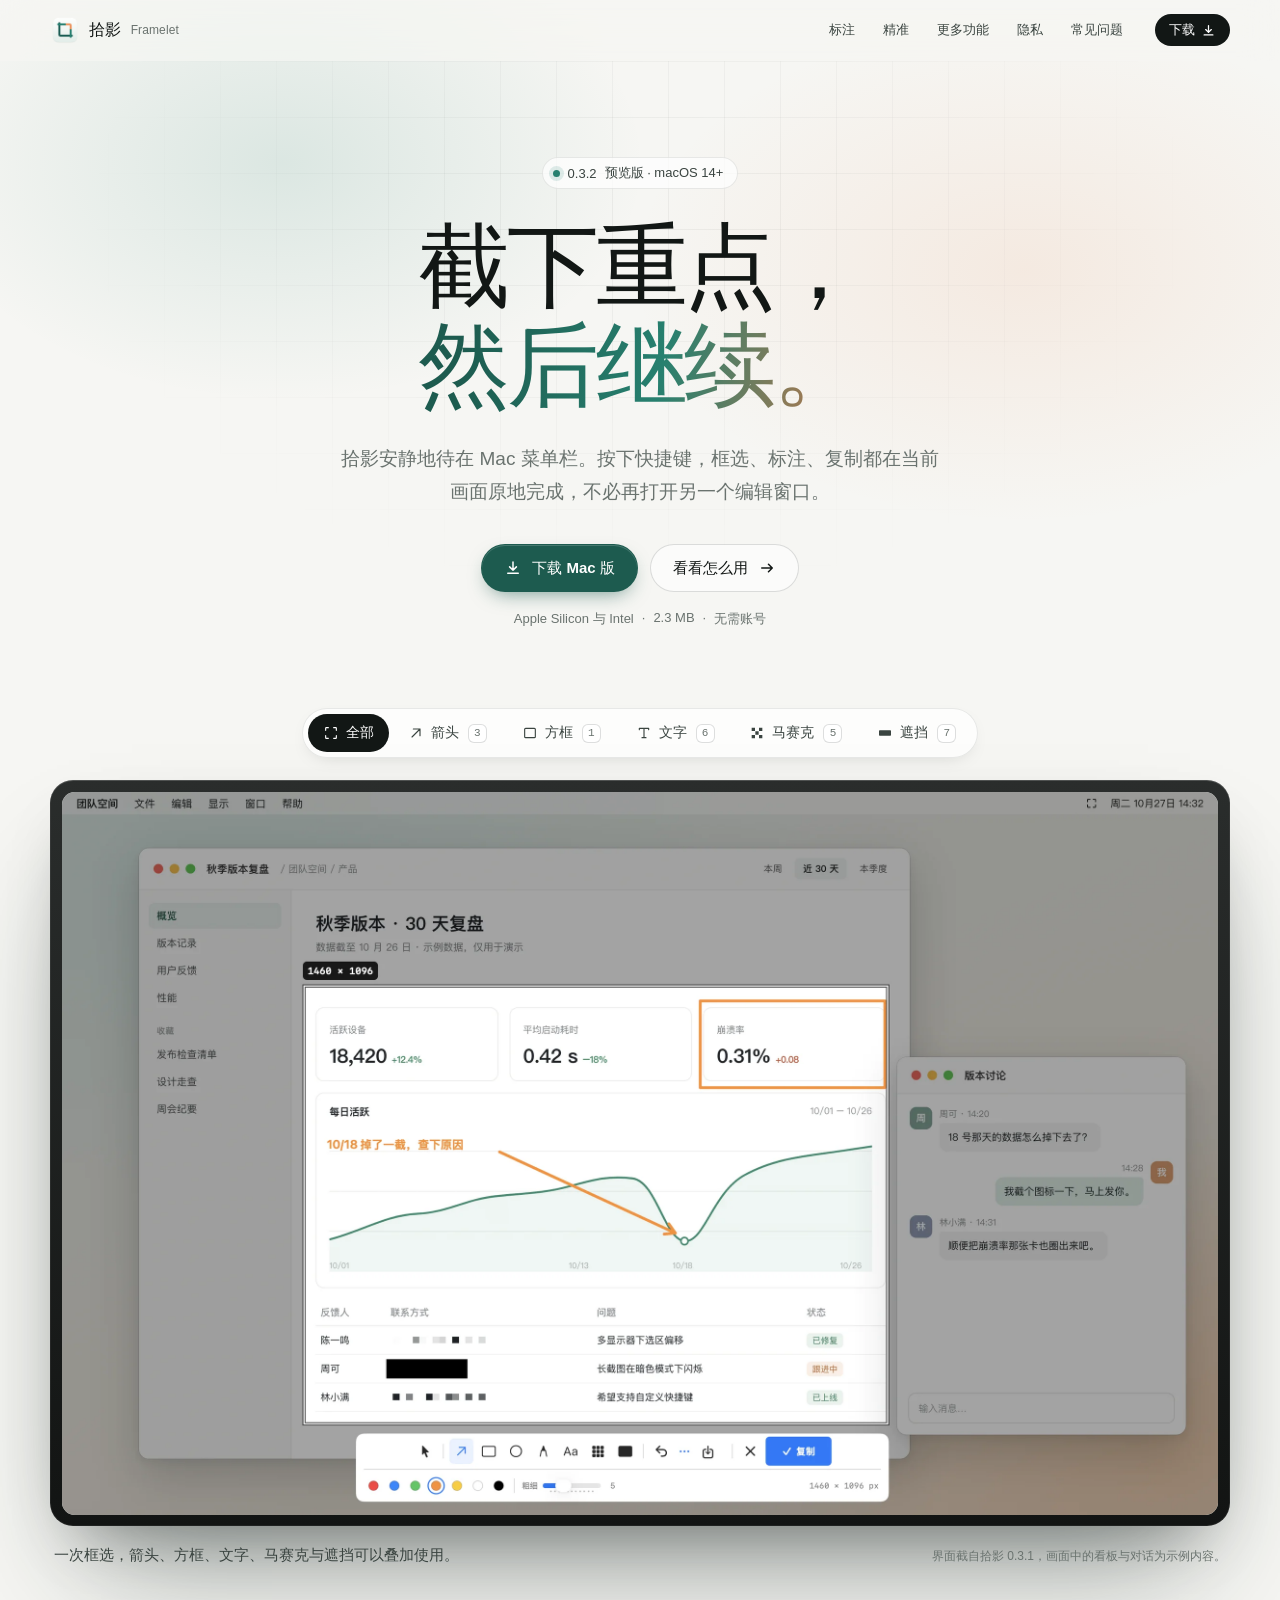
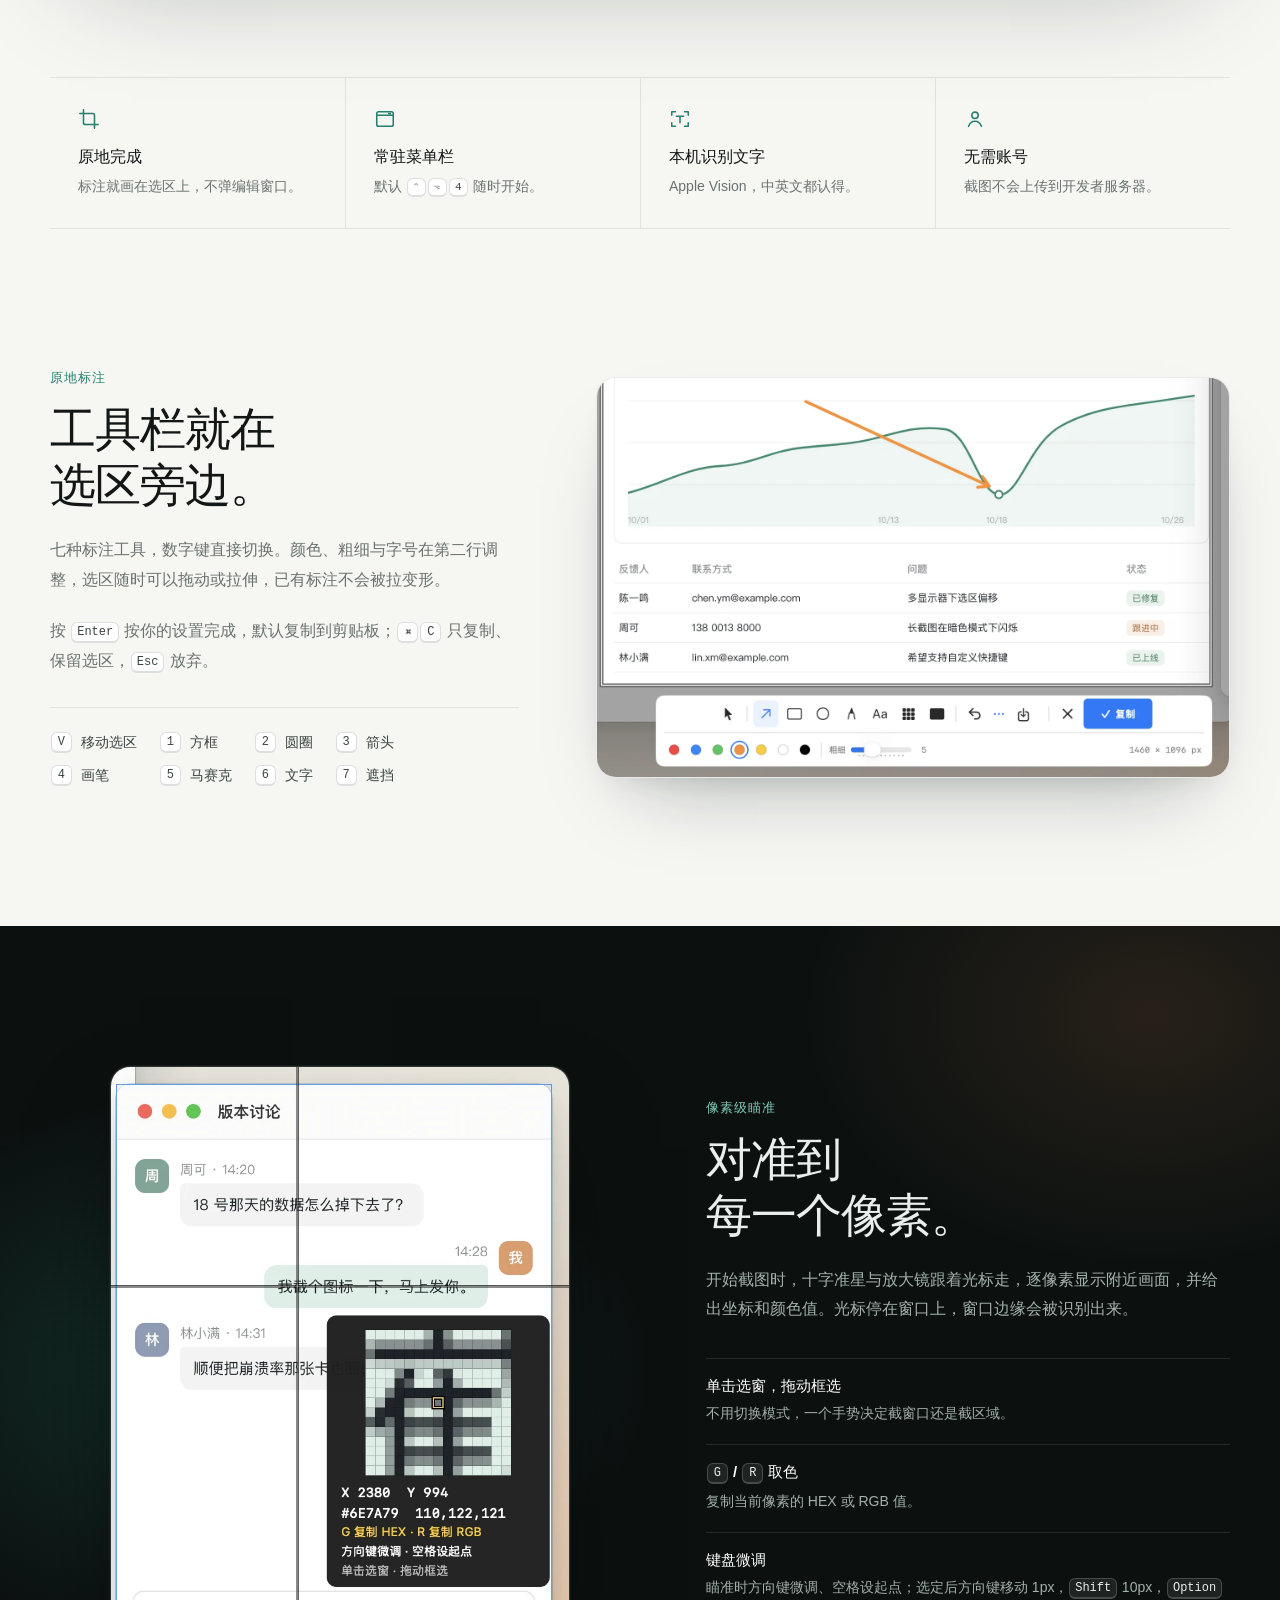
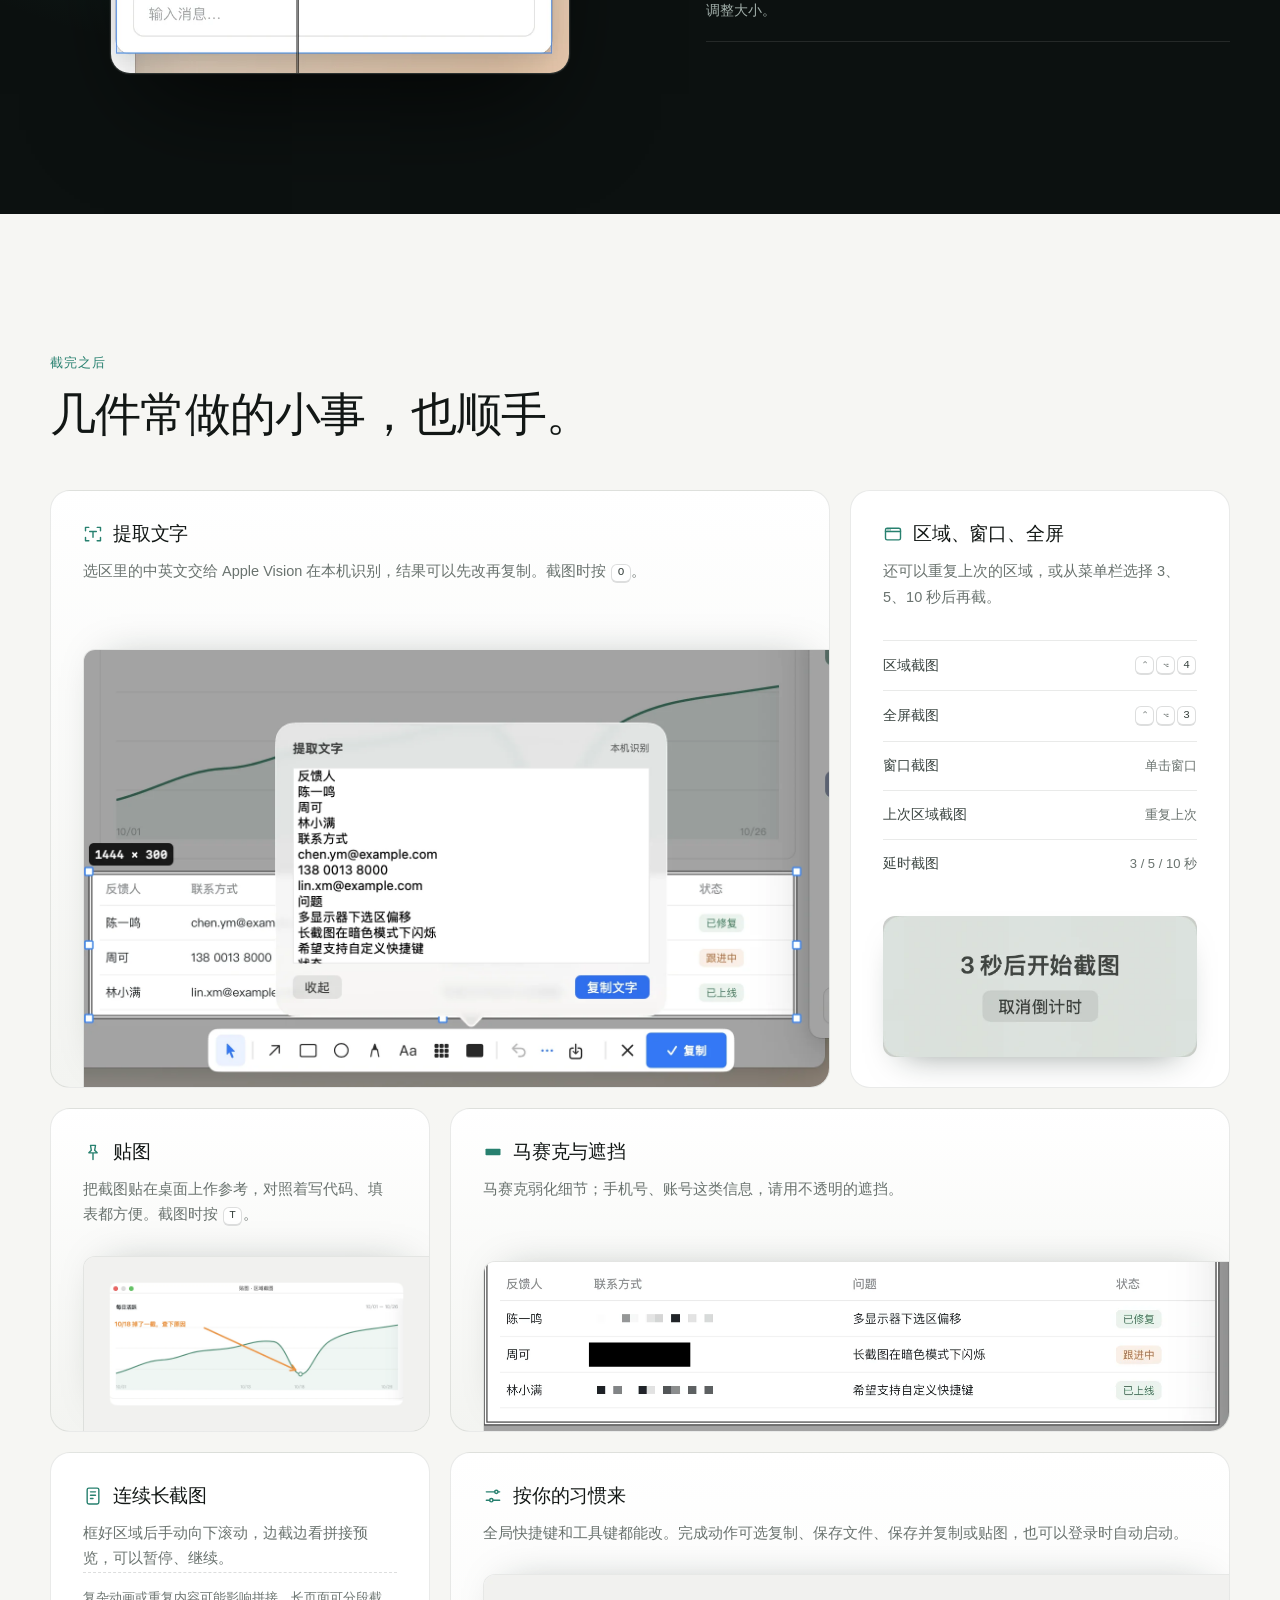
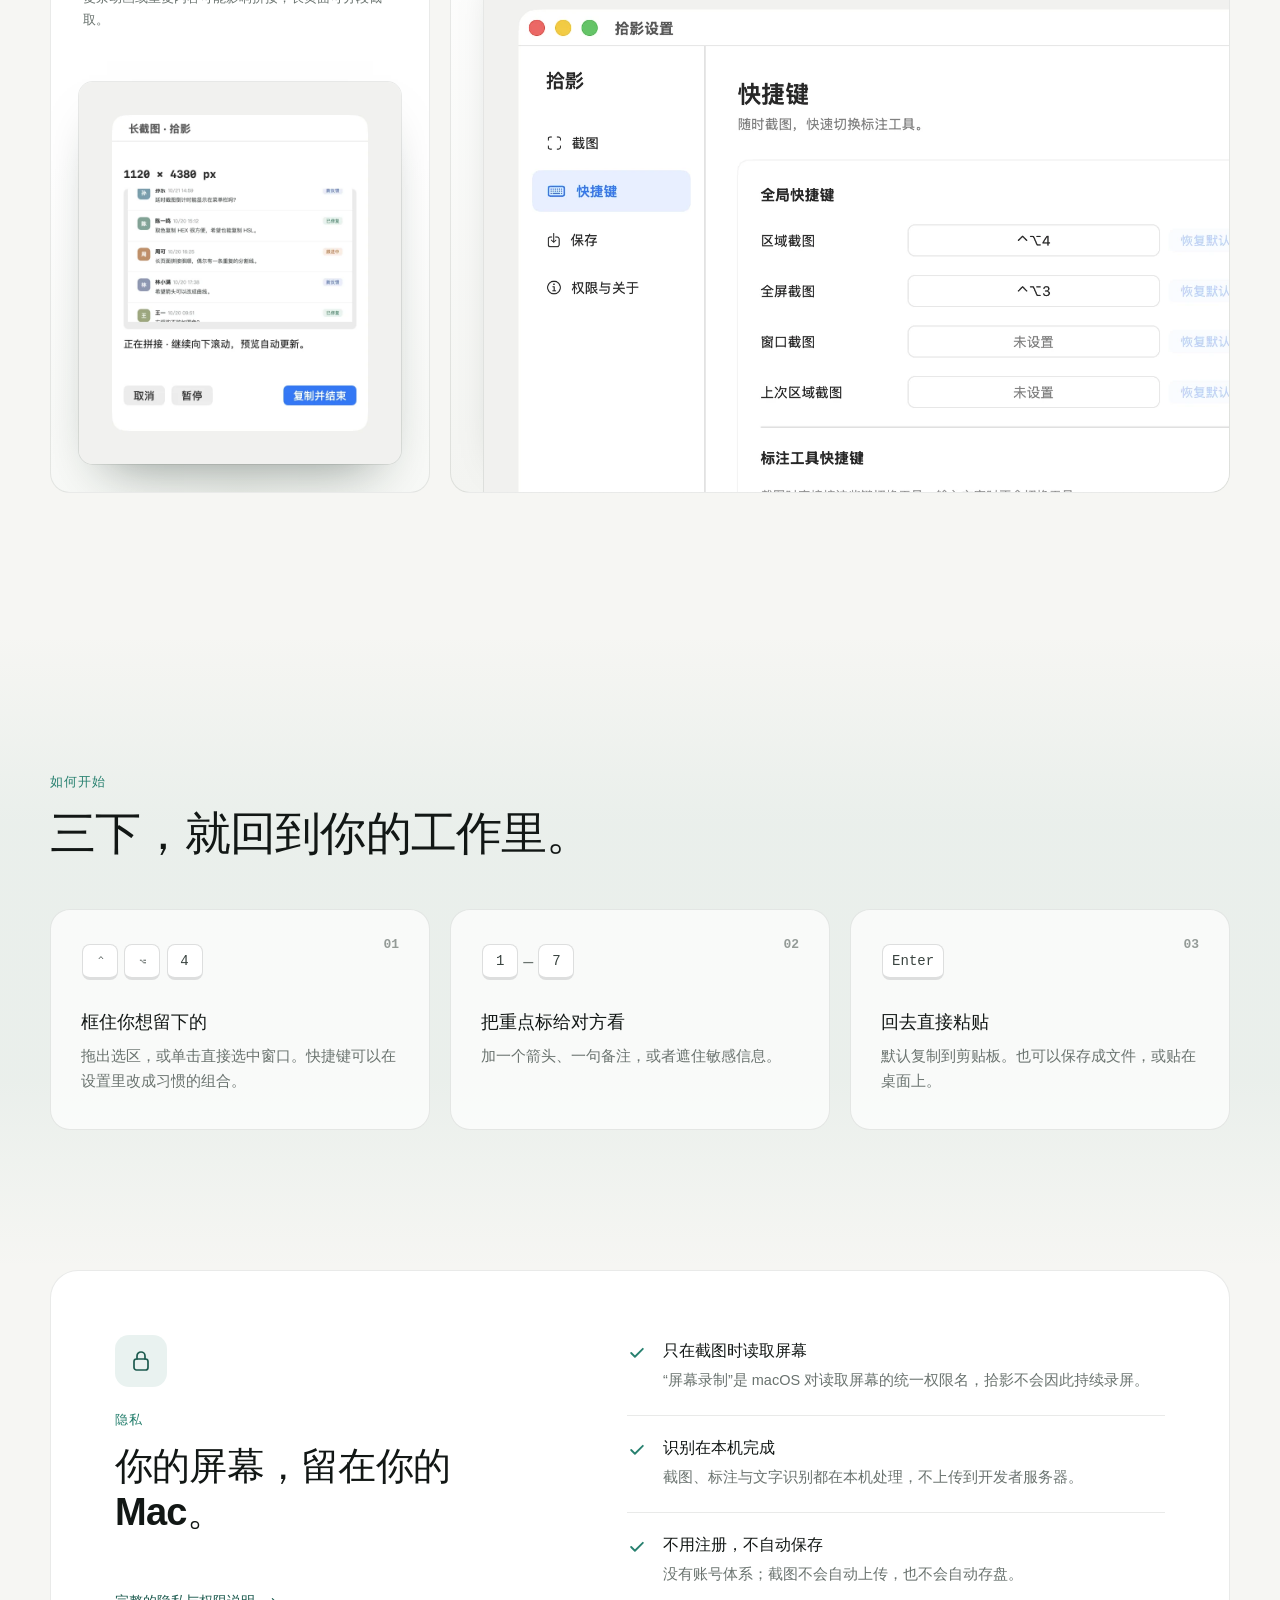
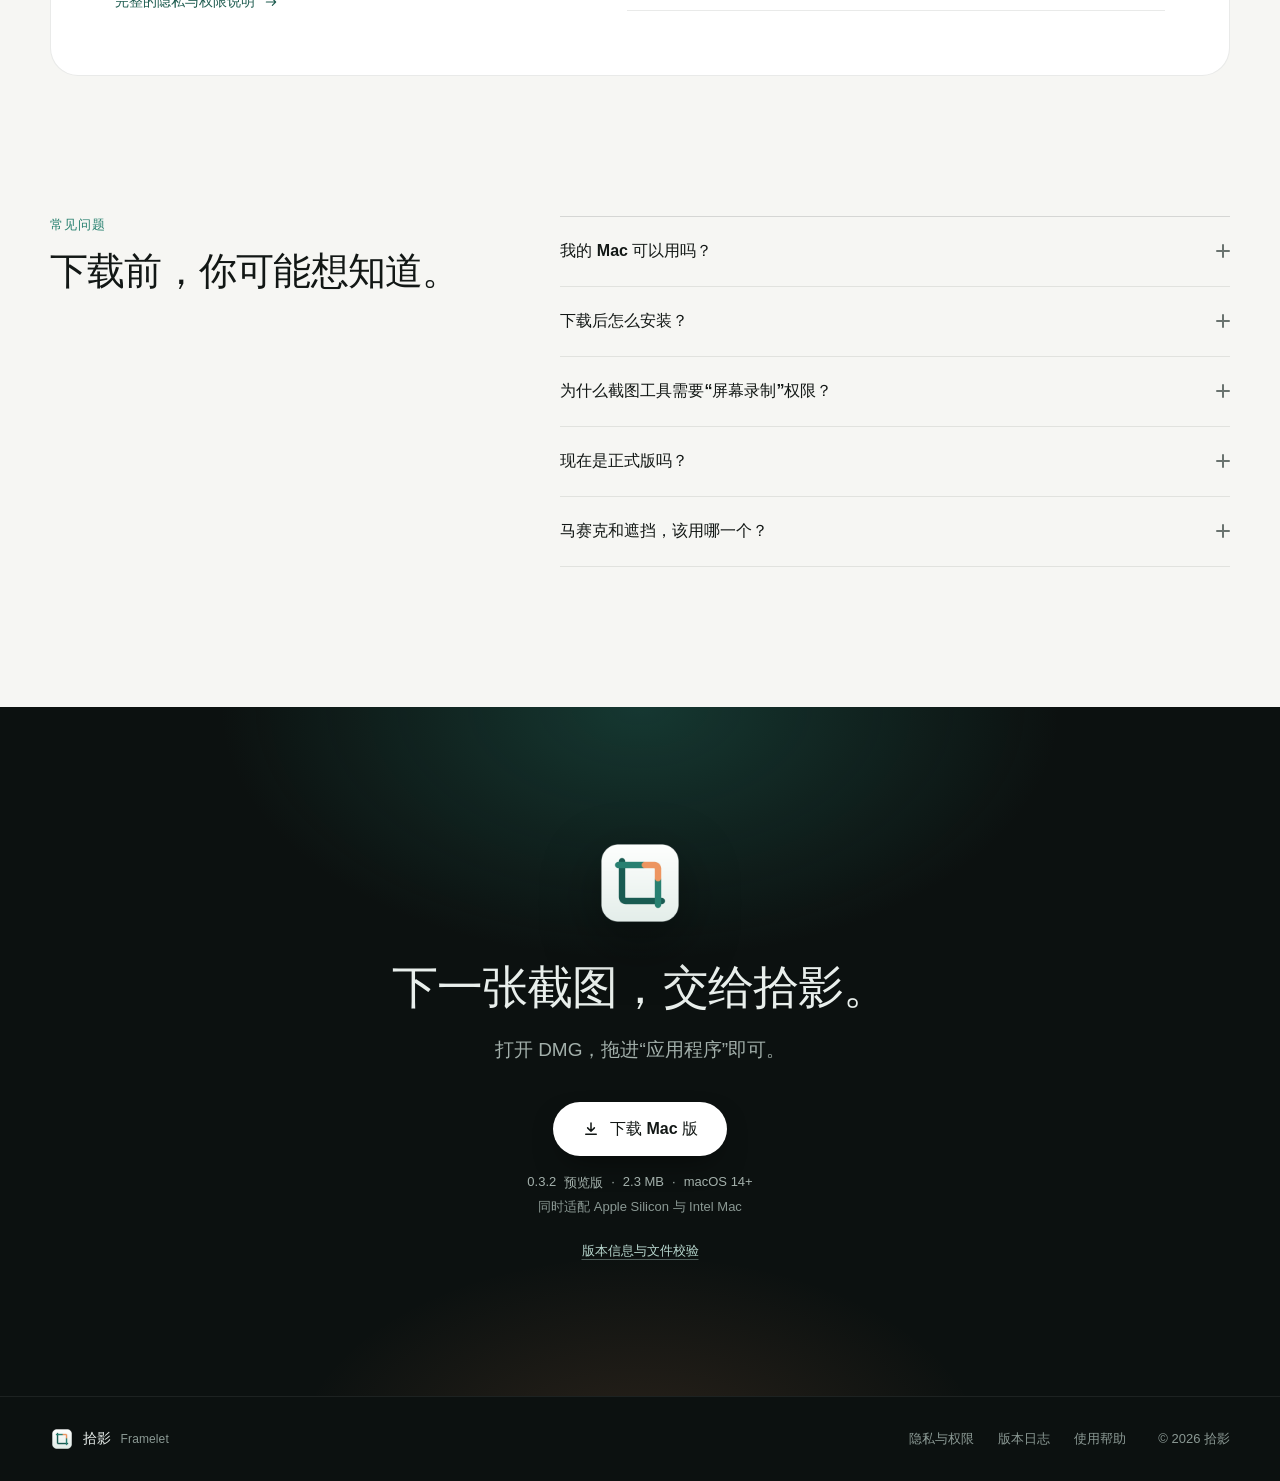
==== commit faf9e8c5: "官网发布 0.3.2 下载、校验值与更新说明" ====
--- a/website/index.html
+++ b/website/index.html
@@ -45,14 +45,14 @@
 <main id="main">
 <section class="hero" aria-labelledby="hero-title">
   <div class="wrap hero-copy">
-    <p class="pill"><span class="pill-dot" aria-hidden="true"></span><span data-version>0.3.1</span> 预览版 · macOS 14+</p>
+    <p class="pill"><span class="pill-dot" aria-hidden="true"></span><span data-version>0.3.2</span> 预览版 · macOS 14+</p>
     <h1 id="hero-title">截下重点，<span>然后继续。</span></h1>
     <p class="lede">拾影安静地待在 Mac 菜单栏。按下快捷键，框选、标注、复制都在当前画面原地完成，不必再打开另一个编辑窗口。</p>
     <div class="actions">
-      <a class="button button-primary" data-download href="downloads/Framelet-0.3.1.dmg" download><svg class="icon" aria-hidden="true"><use href="#i-download"/></svg><span>下载 Mac 版</span></a>
+      <a class="button button-primary" data-download href="downloads/Framelet-0.3.2.dmg" download><svg class="icon" aria-hidden="true"><use href="#i-download"/></svg><span>下载 Mac 版</span></a>
       <a class="button button-ghost" href="#annotate">看看怎么用 <svg class="icon" aria-hidden="true"><use href="#i-next"/></svg></a>
     </div>
-    <p class="meta">Apple Silicon 与 Intel <span aria-hidden="true">·</span> <span data-size>2.2 MB</span> <span aria-hidden="true">·</span> 无需账号</p>
+    <p class="meta">Apple Silicon 与 Intel <span aria-hidden="true">·</span> <span data-size>2.3 MB</span> <span aria-hidden="true">·</span> 无需账号</p>
   </div>
 
   <div class="wrap stage" id="demo">
@@ -185,7 +185,7 @@
     <details><summary>我的 Mac 可以用吗？<span aria-hidden="true"></span></summary><p>拾影支持 macOS 14（Sonoma）及更高版本。当前安装包为 Universal 2，同时支持 Apple Silicon 和 Intel Mac。Windows 与 iPhone 暂不支持。</p></details>
     <details><summary>下载后怎么安装？<span aria-hidden="true"></span></summary><p>打开 DMG，将拾影拖入 Applications（应用程序），再从应用程序文件夹打开。第一次截图时，按系统提示开启屏幕录制权限；如系统提示需要重新启动应用，请退出后再打开。</p></details>
     <details id="privacy-question"><summary>为什么截图工具需要“屏幕录制”权限？<span aria-hidden="true"></span></summary><p>这是 macOS 对读取屏幕画面的统一权限名称。拾影通过它获取截图，并不因此持续录屏。你可以随时在“系统设置 → 隐私与安全性 → 屏幕录制”撤销权限。</p><p>应用不收集截图、识别文字或使用记录。复制内容进入系统剪贴板后，由 macOS 及你使用的其他应用管理。网站托管服务可能处理基础访问日志。</p></details>
-    <details><summary>现在是正式版吗？<span aria-hidden="true"></span></summary><p>当前是 0.3.1 预览版。支持日常截图、标注、中英文文字识别、贴图与纵向连续长图。复杂动画或重复内容可能影响长图拼接；目前不提供录屏和翻译，导出图片不保留独立标注图层。</p></details>
+    <details><summary>现在是正式版吗？<span aria-hidden="true"></span></summary><p>当前是 0.3.2 预览版。支持日常截图、标注、中英文文字识别、贴图与纵向连续长图。复杂动画或重复内容可能影响长图拼接；目前不提供录屏和翻译，导出图片不保留独立标注图层。</p></details>
     <details><summary>马赛克和遮挡，该用哪一个？<span aria-hidden="true"></span></summary><p>马赛克把画面变成像素块，适合弱化不重要的内容。处理姓名、账号等敏感信息，请使用不透明“遮挡”，并在分享前确认覆盖完整。</p></details>
   </div>
 </section>
@@ -195,8 +195,8 @@
     <img src="assets/app-icon.png" alt="拾影应用图标" width="96" height="96" loading="lazy">
     <h2 id="download-title">下一张截图，交给拾影。</h2>
     <p class="lede">打开 DMG，拖进“应用程序”即可。</p>
-    <a class="button button-primary button-large" data-download href="downloads/Framelet-0.3.1.dmg" download><svg class="icon" aria-hidden="true"><use href="#i-download"/></svg><span>下载 Mac 版</span></a>
-    <p class="meta"><span data-version>0.3.1</span> 预览版 <span aria-hidden="true">·</span> <span data-size>2.2 MB</span> <span aria-hidden="true">·</span> macOS 14+</p>
+    <a class="button button-primary button-large" data-download href="downloads/Framelet-0.3.2.dmg" download><svg class="icon" aria-hidden="true"><use href="#i-download"/></svg><span>下载 Mac 版</span></a>
+    <p class="meta"><span data-version>0.3.2</span> 预览版 <span aria-hidden="true">·</span> <span data-size>2.3 MB</span> <span aria-hidden="true">·</span> macOS 14+</p>
     <p id="release-status" class="release-status" role="status">同时适配 Apple Silicon 与 Intel Mac</p>
     <button class="text-button" id="release-info" type="button">版本信息与文件校验</button>
   </div>
@@ -211,6 +211,6 @@
   </div>
 </footer>
 
-<dialog id="release-dialog" aria-labelledby="release-dialog-title"><div class="dialog-heading"><h2 id="release-dialog-title">拾影 <span data-version>0.3.1</span> 预览版</h2><form method="dialog"><button aria-label="关闭版本信息">×</button></form></div><p>macOS 14+ · Universal 2 · <span data-size>2.2 MB</span></p><p>首次运行请按系统提示允许屏幕录制。安装与更新时，先退出已运行的拾影，再打开应用程序里的版本。</p><label for="checksum">安装包 SHA-256</label><textarea id="checksum" readonly rows="3" spellcheck="false">9853d97e5fa6d71f003a63c1c5b93fa6e1b5094edfaa728a3984ae344d1242b0</textarea><p class="checksum-help">可在终端运行 <code>shasum -a 256</code>，再拖入 DMG 文件，与这里的值比较。完整改动见 <a href="releases.html">版本日志</a>。</p><a class="button button-primary" data-download href="downloads/Framelet-0.3.1.dmg" download><svg class="icon" aria-hidden="true"><use href="#i-download"/></svg><span>下载安装包</span></a></dialog>
+<dialog id="release-dialog" aria-labelledby="release-dialog-title"><div class="dialog-heading"><h2 id="release-dialog-title">拾影 <span data-version>0.3.2</span> 预览版</h2><form method="dialog"><button aria-label="关闭版本信息">×</button></form></div><p>macOS 14+ · Universal 2 · <span data-size>2.3 MB</span></p><p>首次运行请按系统提示允许屏幕录制。安装与更新时，先退出已运行的拾影，再打开应用程序里的版本。</p><label for="checksum">安装包 SHA-256</label><textarea id="checksum" readonly rows="3" spellcheck="false">6cbd1d6e7059622a176296037e40dd32edcaeba8687f759393df1333f56e0d7b</textarea><p class="checksum-help">可在终端运行 <code>shasum -a 256</code>，再拖入 DMG 文件，与这里的值比较。完整改动见 <a href="releases.html">版本日志</a>。</p><a class="button button-primary" data-download href="downloads/Framelet-0.3.2.dmg" download><svg class="icon" aria-hidden="true"><use href="#i-download"/></svg><span>下载安装包</span></a></dialog>
 </body>
 </html>
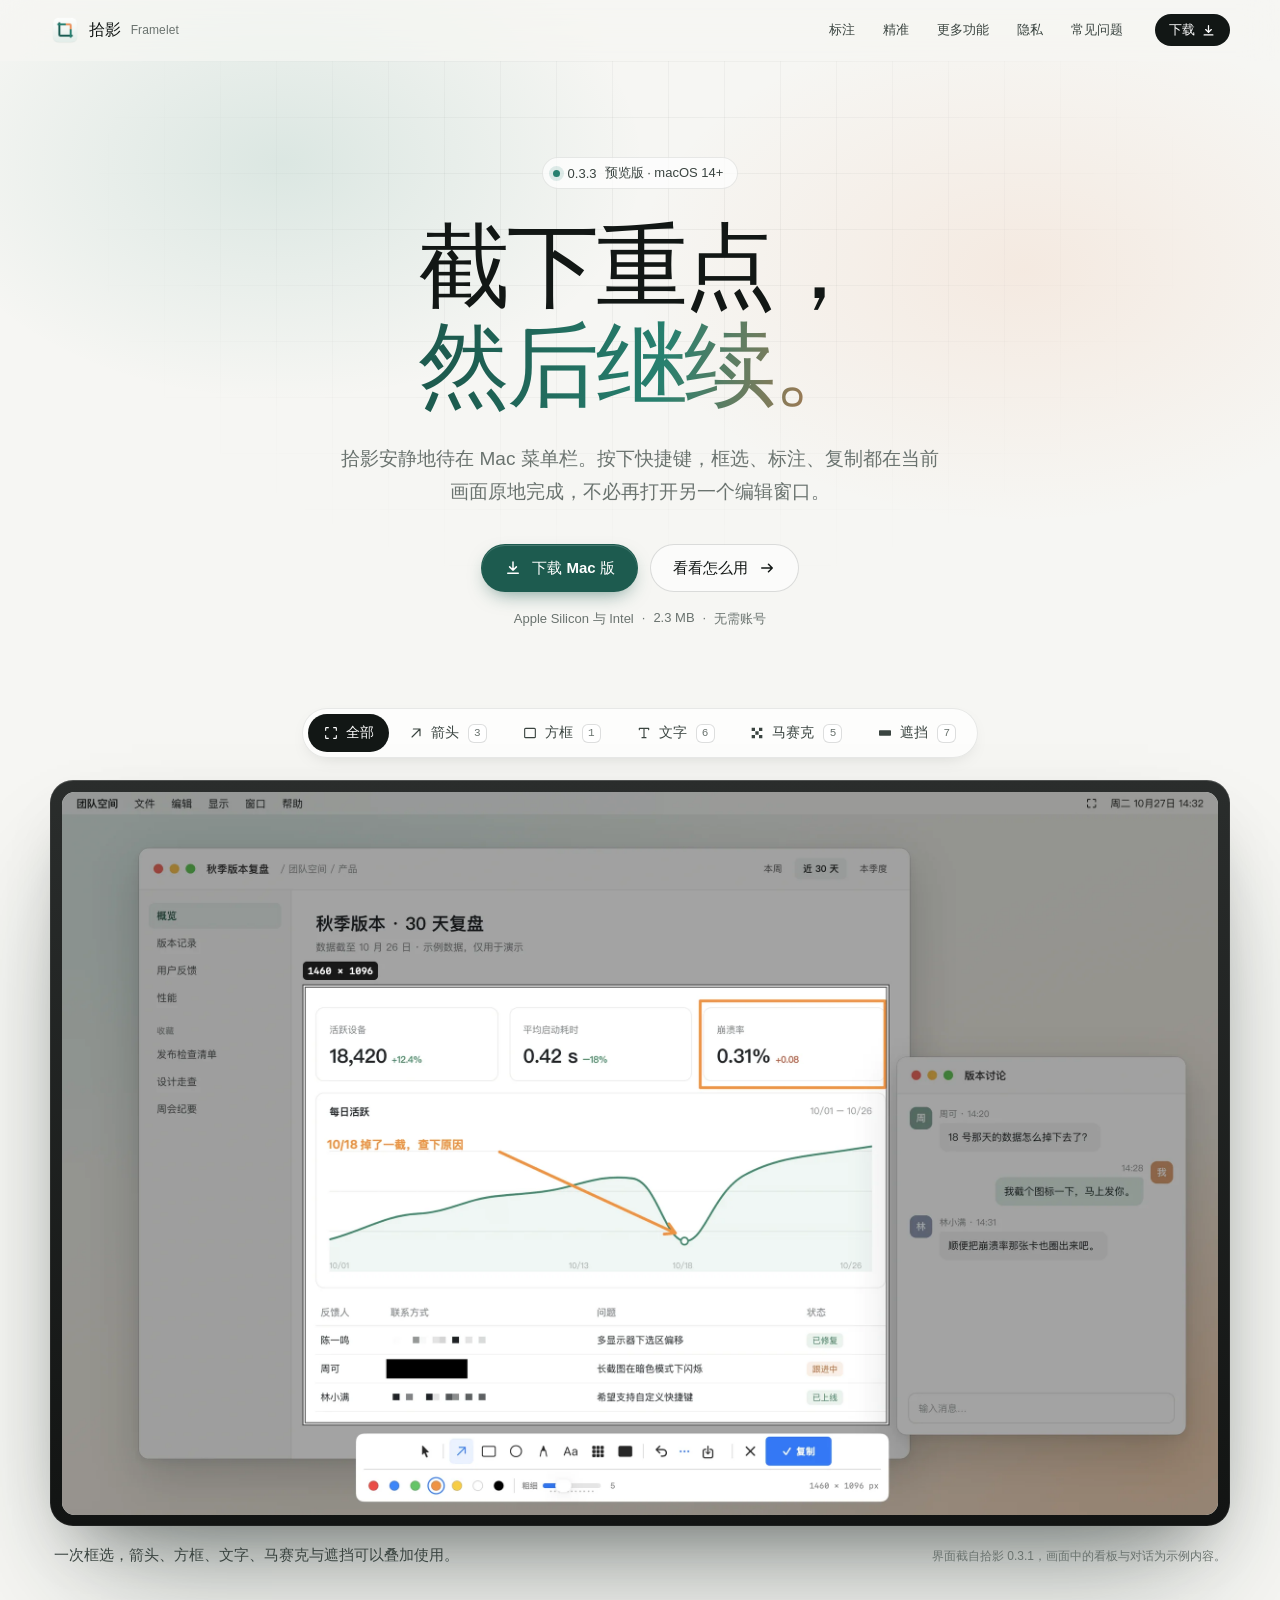
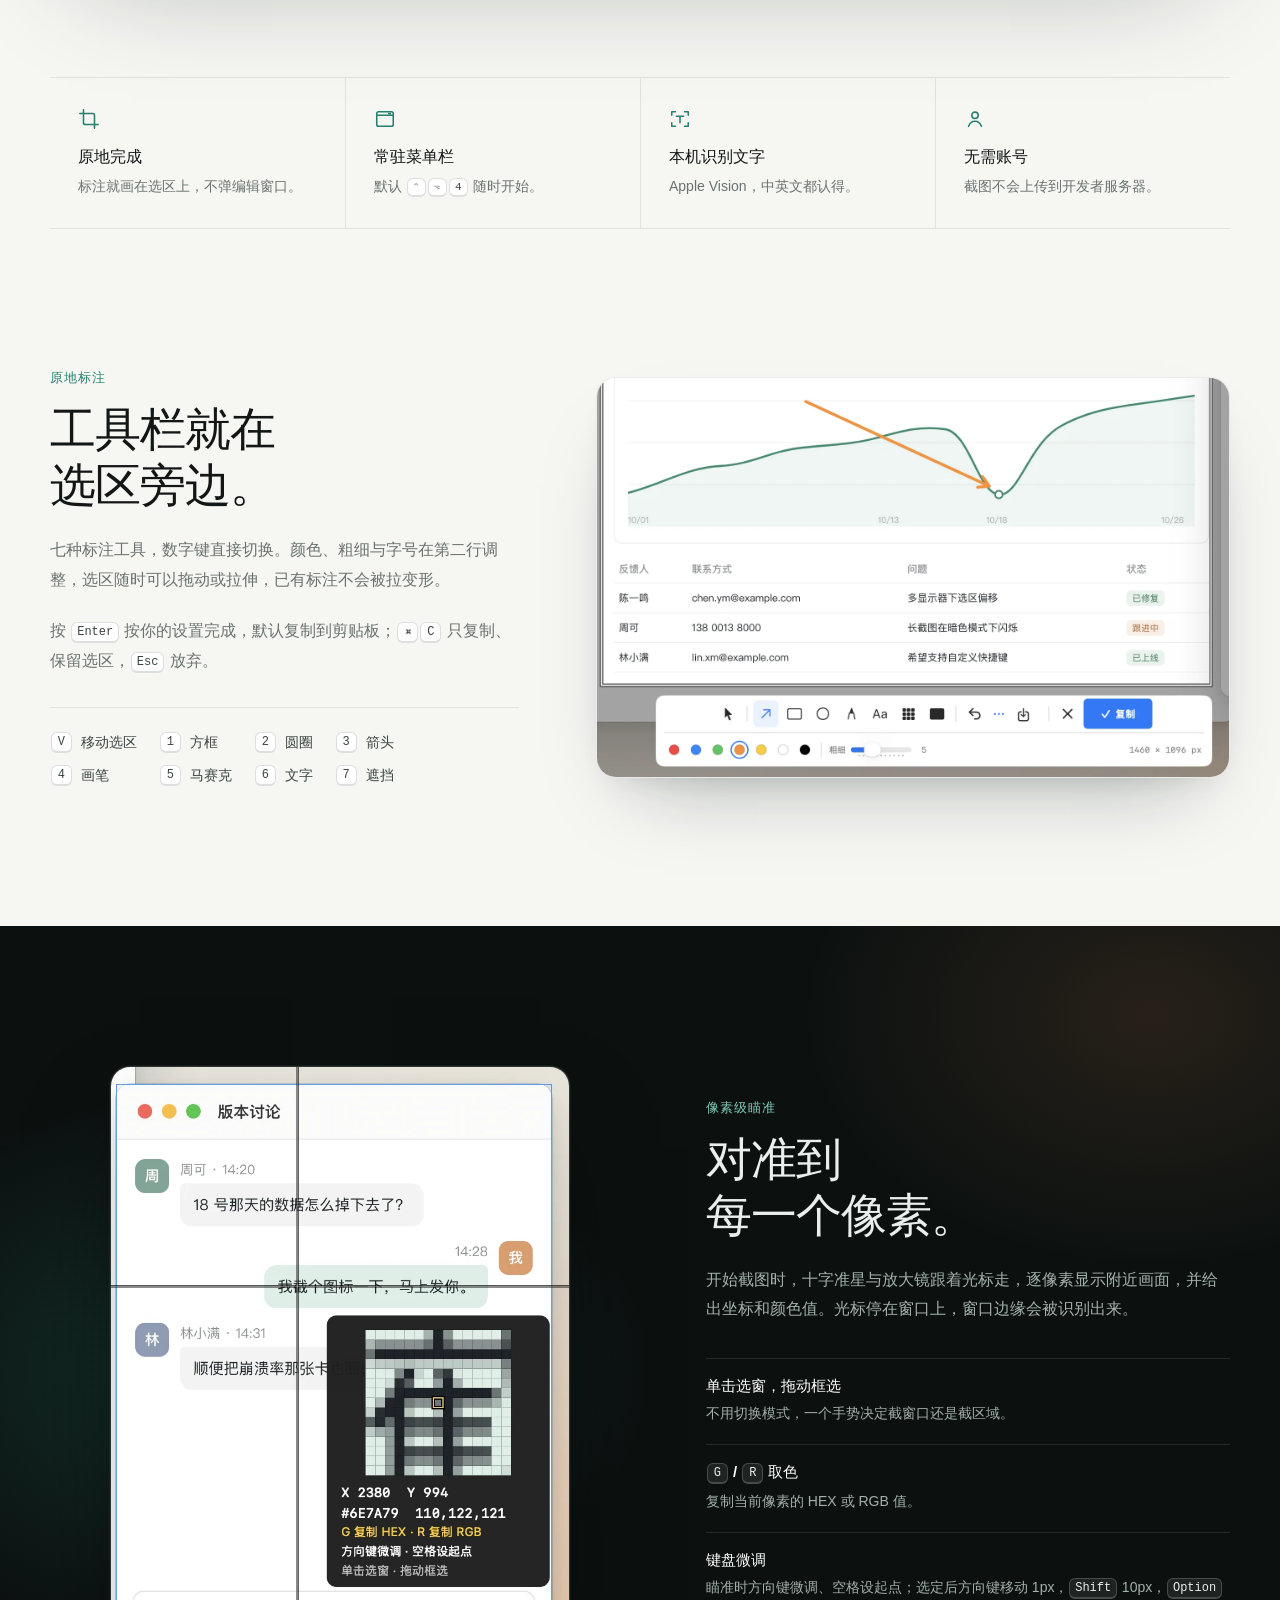
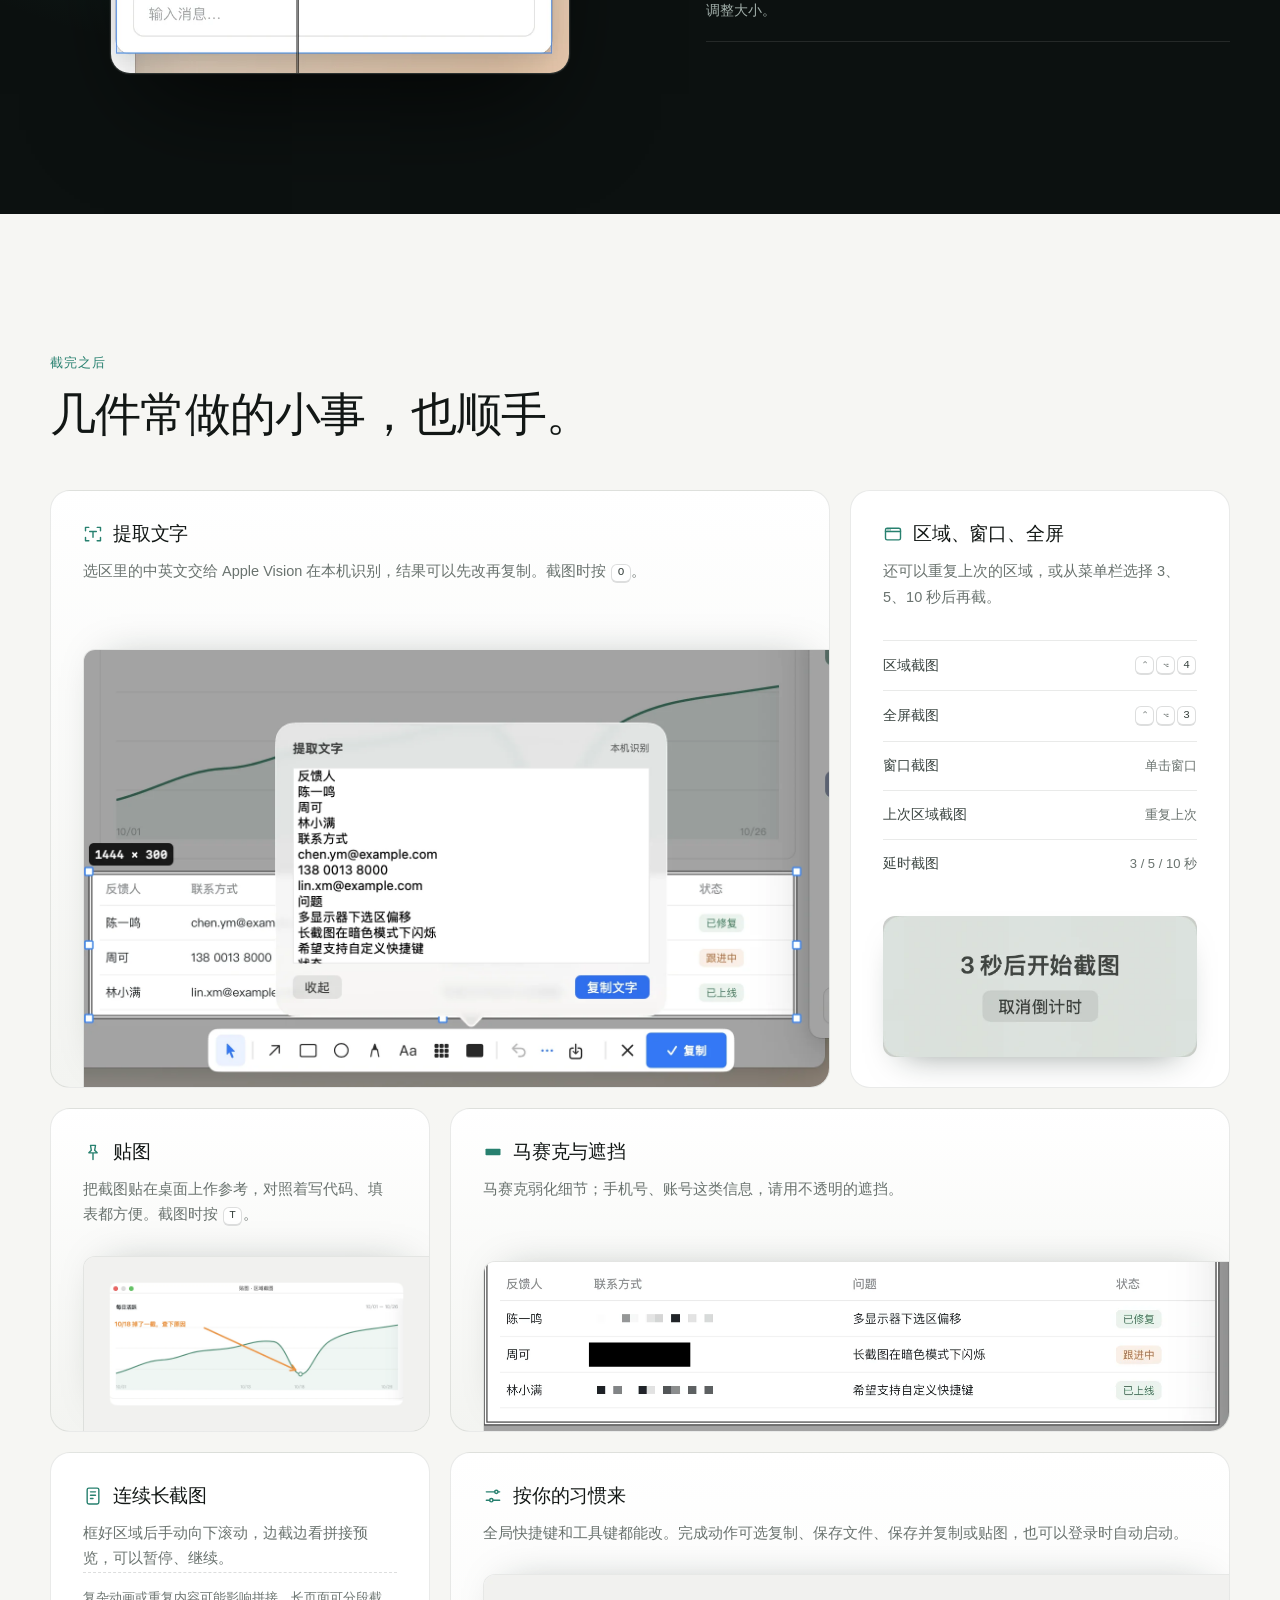
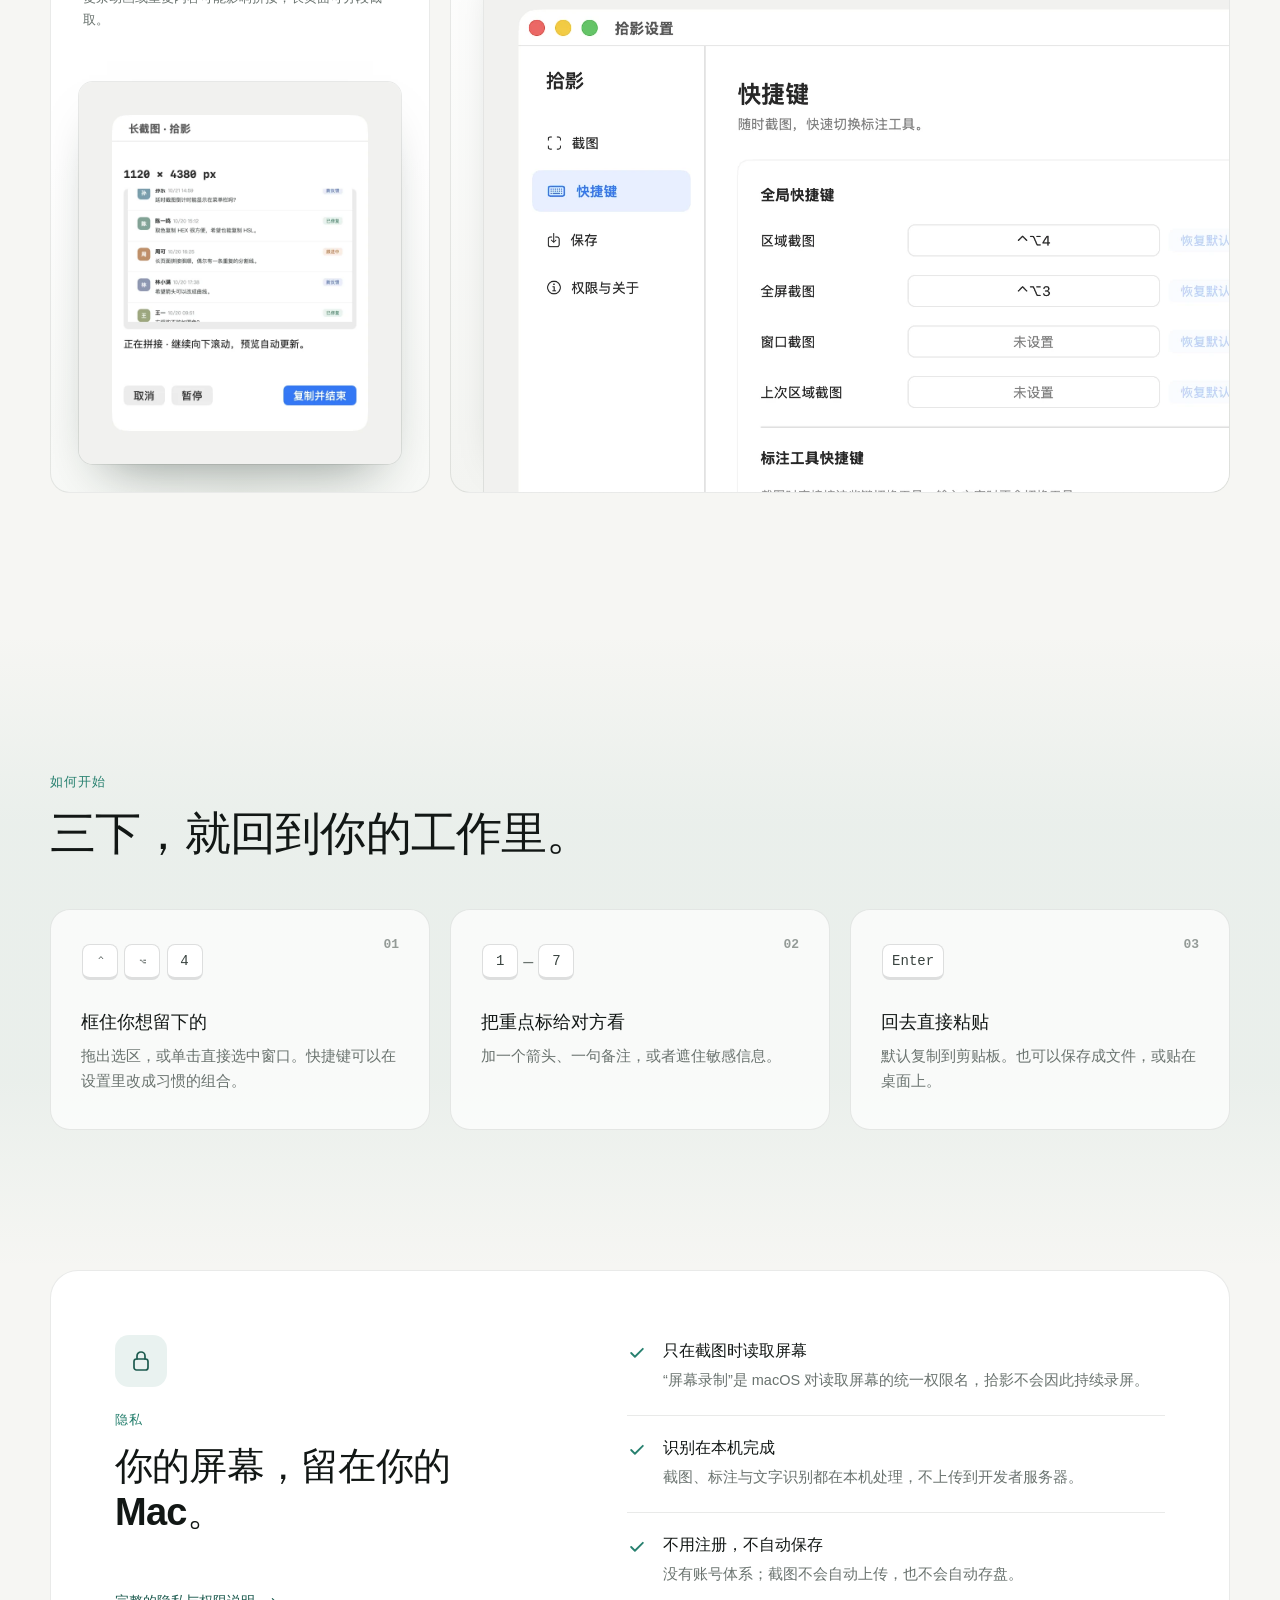
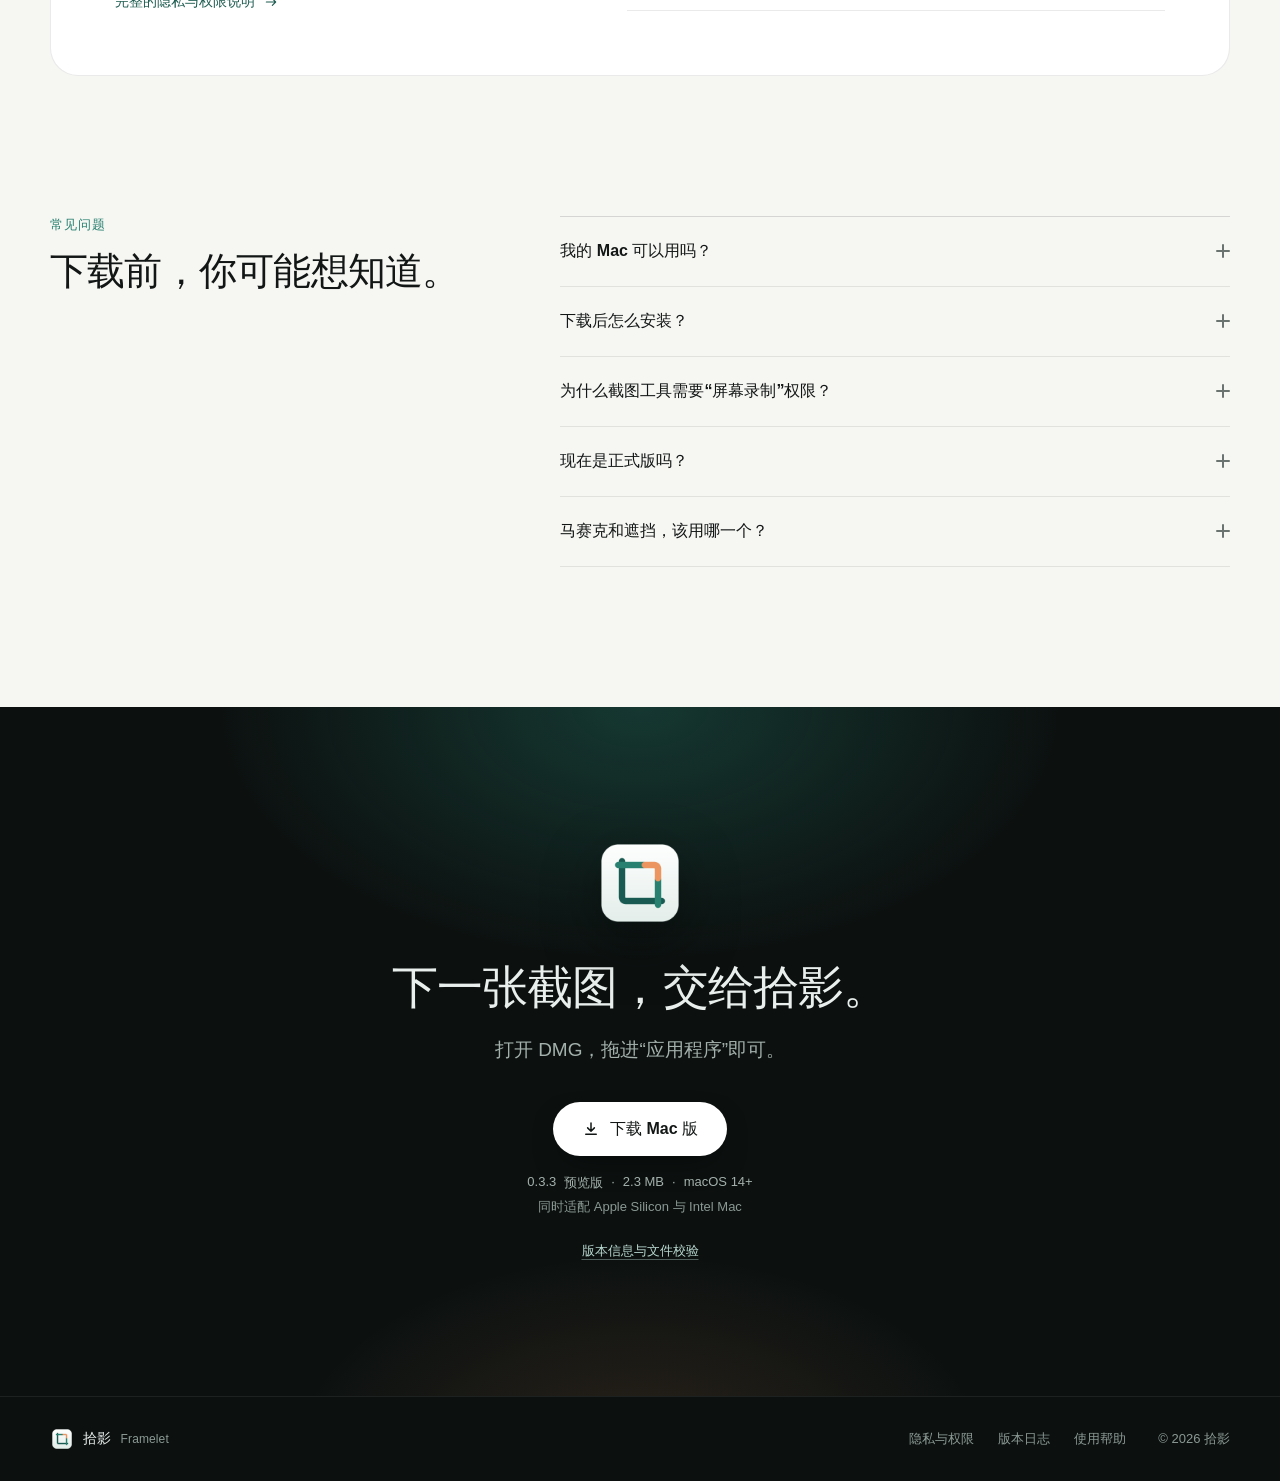
==== commit 1541cc6e: "官网更新至 0.3.3 放大镜闪退修复版" ====
--- a/website/index.html
+++ b/website/index.html
@@ -45,11 +45,11 @@
 <main id="main">
 <section class="hero" aria-labelledby="hero-title">
   <div class="wrap hero-copy">
-    <p class="pill"><span class="pill-dot" aria-hidden="true"></span><span data-version>0.3.2</span> 预览版 · macOS 14+</p>
+    <p class="pill"><span class="pill-dot" aria-hidden="true"></span><span data-version>0.3.3</span> 预览版 · macOS 14+</p>
     <h1 id="hero-title">截下重点，<span>然后继续。</span></h1>
     <p class="lede">拾影安静地待在 Mac 菜单栏。按下快捷键，框选、标注、复制都在当前画面原地完成，不必再打开另一个编辑窗口。</p>
     <div class="actions">
-      <a class="button button-primary" data-download href="downloads/Framelet-0.3.2.dmg" download><svg class="icon" aria-hidden="true"><use href="#i-download"/></svg><span>下载 Mac 版</span></a>
+      <a class="button button-primary" data-download href="downloads/Framelet-0.3.3.dmg" download><svg class="icon" aria-hidden="true"><use href="#i-download"/></svg><span>下载 Mac 版</span></a>
       <a class="button button-ghost" href="#annotate">看看怎么用 <svg class="icon" aria-hidden="true"><use href="#i-next"/></svg></a>
     </div>
     <p class="meta">Apple Silicon 与 Intel <span aria-hidden="true">·</span> <span data-size>2.3 MB</span> <span aria-hidden="true">·</span> 无需账号</p>
@@ -185,7 +185,7 @@
     <details><summary>我的 Mac 可以用吗？<span aria-hidden="true"></span></summary><p>拾影支持 macOS 14（Sonoma）及更高版本。当前安装包为 Universal 2，同时支持 Apple Silicon 和 Intel Mac。Windows 与 iPhone 暂不支持。</p></details>
     <details><summary>下载后怎么安装？<span aria-hidden="true"></span></summary><p>打开 DMG，将拾影拖入 Applications（应用程序），再从应用程序文件夹打开。第一次截图时，按系统提示开启屏幕录制权限；如系统提示需要重新启动应用，请退出后再打开。</p></details>
     <details id="privacy-question"><summary>为什么截图工具需要“屏幕录制”权限？<span aria-hidden="true"></span></summary><p>这是 macOS 对读取屏幕画面的统一权限名称。拾影通过它获取截图，并不因此持续录屏。你可以随时在“系统设置 → 隐私与安全性 → 屏幕录制”撤销权限。</p><p>应用不收集截图、识别文字或使用记录。复制内容进入系统剪贴板后，由 macOS 及你使用的其他应用管理。网站托管服务可能处理基础访问日志。</p></details>
-    <details><summary>现在是正式版吗？<span aria-hidden="true"></span></summary><p>当前是 0.3.2 预览版。支持日常截图、标注、中英文文字识别、贴图与纵向连续长图。复杂动画或重复内容可能影响长图拼接；目前不提供录屏和翻译，导出图片不保留独立标注图层。</p></details>
+    <details><summary>现在是正式版吗？<span aria-hidden="true"></span></summary><p>当前是 0.3.3 预览版。支持日常截图、标注、中英文文字识别、贴图与纵向连续长图。复杂动画或重复内容可能影响长图拼接；目前不提供录屏和翻译，导出图片不保留独立标注图层。</p></details>
     <details><summary>马赛克和遮挡，该用哪一个？<span aria-hidden="true"></span></summary><p>马赛克把画面变成像素块，适合弱化不重要的内容。处理姓名、账号等敏感信息，请使用不透明“遮挡”，并在分享前确认覆盖完整。</p></details>
   </div>
 </section>
@@ -195,8 +195,8 @@
     <img src="assets/app-icon.png" alt="拾影应用图标" width="96" height="96" loading="lazy">
     <h2 id="download-title">下一张截图，交给拾影。</h2>
     <p class="lede">打开 DMG，拖进“应用程序”即可。</p>
-    <a class="button button-primary button-large" data-download href="downloads/Framelet-0.3.2.dmg" download><svg class="icon" aria-hidden="true"><use href="#i-download"/></svg><span>下载 Mac 版</span></a>
-    <p class="meta"><span data-version>0.3.2</span> 预览版 <span aria-hidden="true">·</span> <span data-size>2.3 MB</span> <span aria-hidden="true">·</span> macOS 14+</p>
+    <a class="button button-primary button-large" data-download href="downloads/Framelet-0.3.3.dmg" download><svg class="icon" aria-hidden="true"><use href="#i-download"/></svg><span>下载 Mac 版</span></a>
+    <p class="meta"><span data-version>0.3.3</span> 预览版 <span aria-hidden="true">·</span> <span data-size>2.3 MB</span> <span aria-hidden="true">·</span> macOS 14+</p>
     <p id="release-status" class="release-status" role="status">同时适配 Apple Silicon 与 Intel Mac</p>
     <button class="text-button" id="release-info" type="button">版本信息与文件校验</button>
   </div>
@@ -211,6 +211,6 @@
   </div>
 </footer>
 
-<dialog id="release-dialog" aria-labelledby="release-dialog-title"><div class="dialog-heading"><h2 id="release-dialog-title">拾影 <span data-version>0.3.2</span> 预览版</h2><form method="dialog"><button aria-label="关闭版本信息">×</button></form></div><p>macOS 14+ · Universal 2 · <span data-size>2.3 MB</span></p><p>首次运行请按系统提示允许屏幕录制。安装与更新时，先退出已运行的拾影，再打开应用程序里的版本。</p><label for="checksum">安装包 SHA-256</label><textarea id="checksum" readonly rows="3" spellcheck="false">6cbd1d6e7059622a176296037e40dd32edcaeba8687f759393df1333f56e0d7b</textarea><p class="checksum-help">可在终端运行 <code>shasum -a 256</code>，再拖入 DMG 文件，与这里的值比较。完整改动见 <a href="releases.html">版本日志</a>。</p><a class="button button-primary" data-download href="downloads/Framelet-0.3.2.dmg" download><svg class="icon" aria-hidden="true"><use href="#i-download"/></svg><span>下载安装包</span></a></dialog>
+<dialog id="release-dialog" aria-labelledby="release-dialog-title"><div class="dialog-heading"><h2 id="release-dialog-title">拾影 <span data-version>0.3.3</span> 预览版</h2><form method="dialog"><button aria-label="关闭版本信息">×</button></form></div><p>macOS 14+ · Universal 2 · <span data-size>2.3 MB</span></p><p>首次运行请按系统提示允许屏幕录制。安装与更新时，先退出已运行的拾影，再打开应用程序里的版本。</p><label for="checksum">安装包 SHA-256</label><textarea id="checksum" readonly rows="3" spellcheck="false">ff9b5b4e4aced08f0da07fbca9f1cd91af917e6a2a1239f58f0d44b8edfc3046</textarea><p class="checksum-help">可在终端运行 <code>shasum -a 256</code>，再拖入 DMG 文件，与这里的值比较。完整改动见 <a href="releases.html">版本日志</a>。</p><a class="button button-primary" data-download href="downloads/Framelet-0.3.3.dmg" download><svg class="icon" aria-hidden="true"><use href="#i-download"/></svg><span>下载安装包</span></a></dialog>
 </body>
 </html>
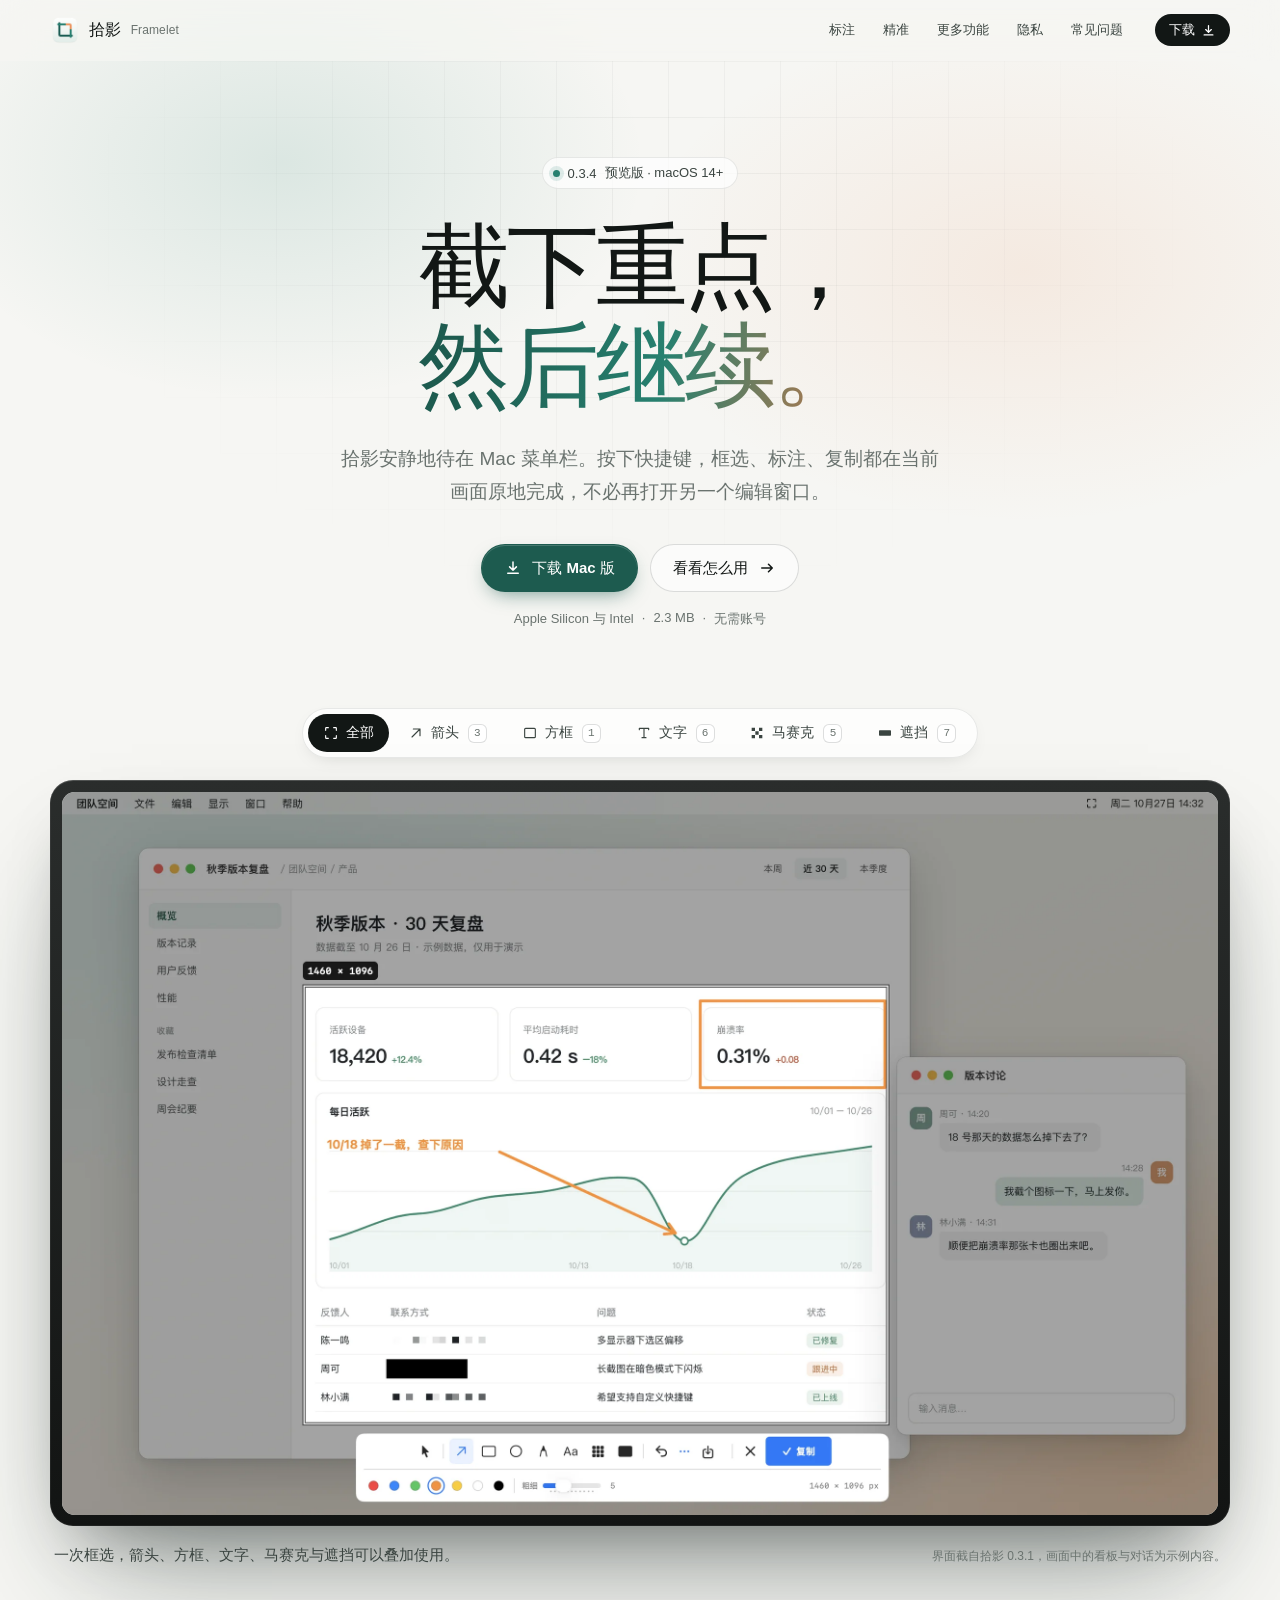
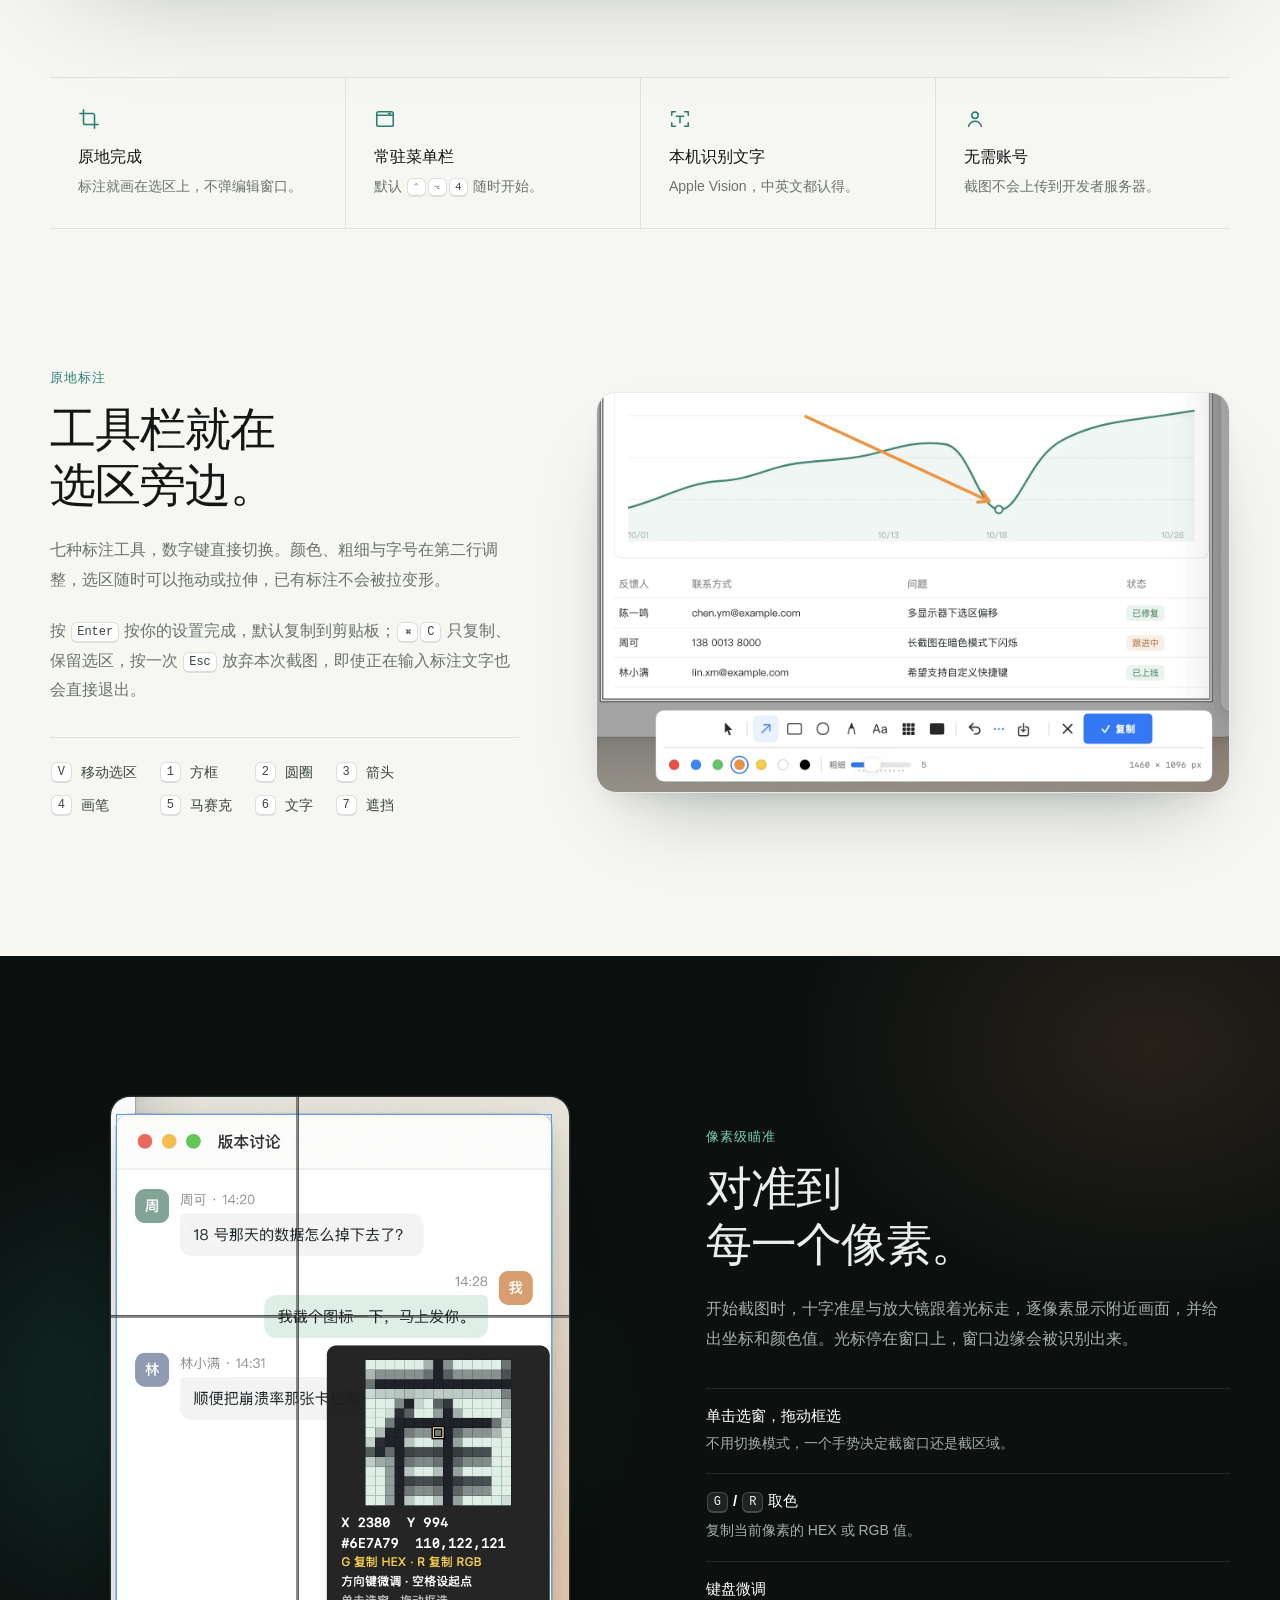
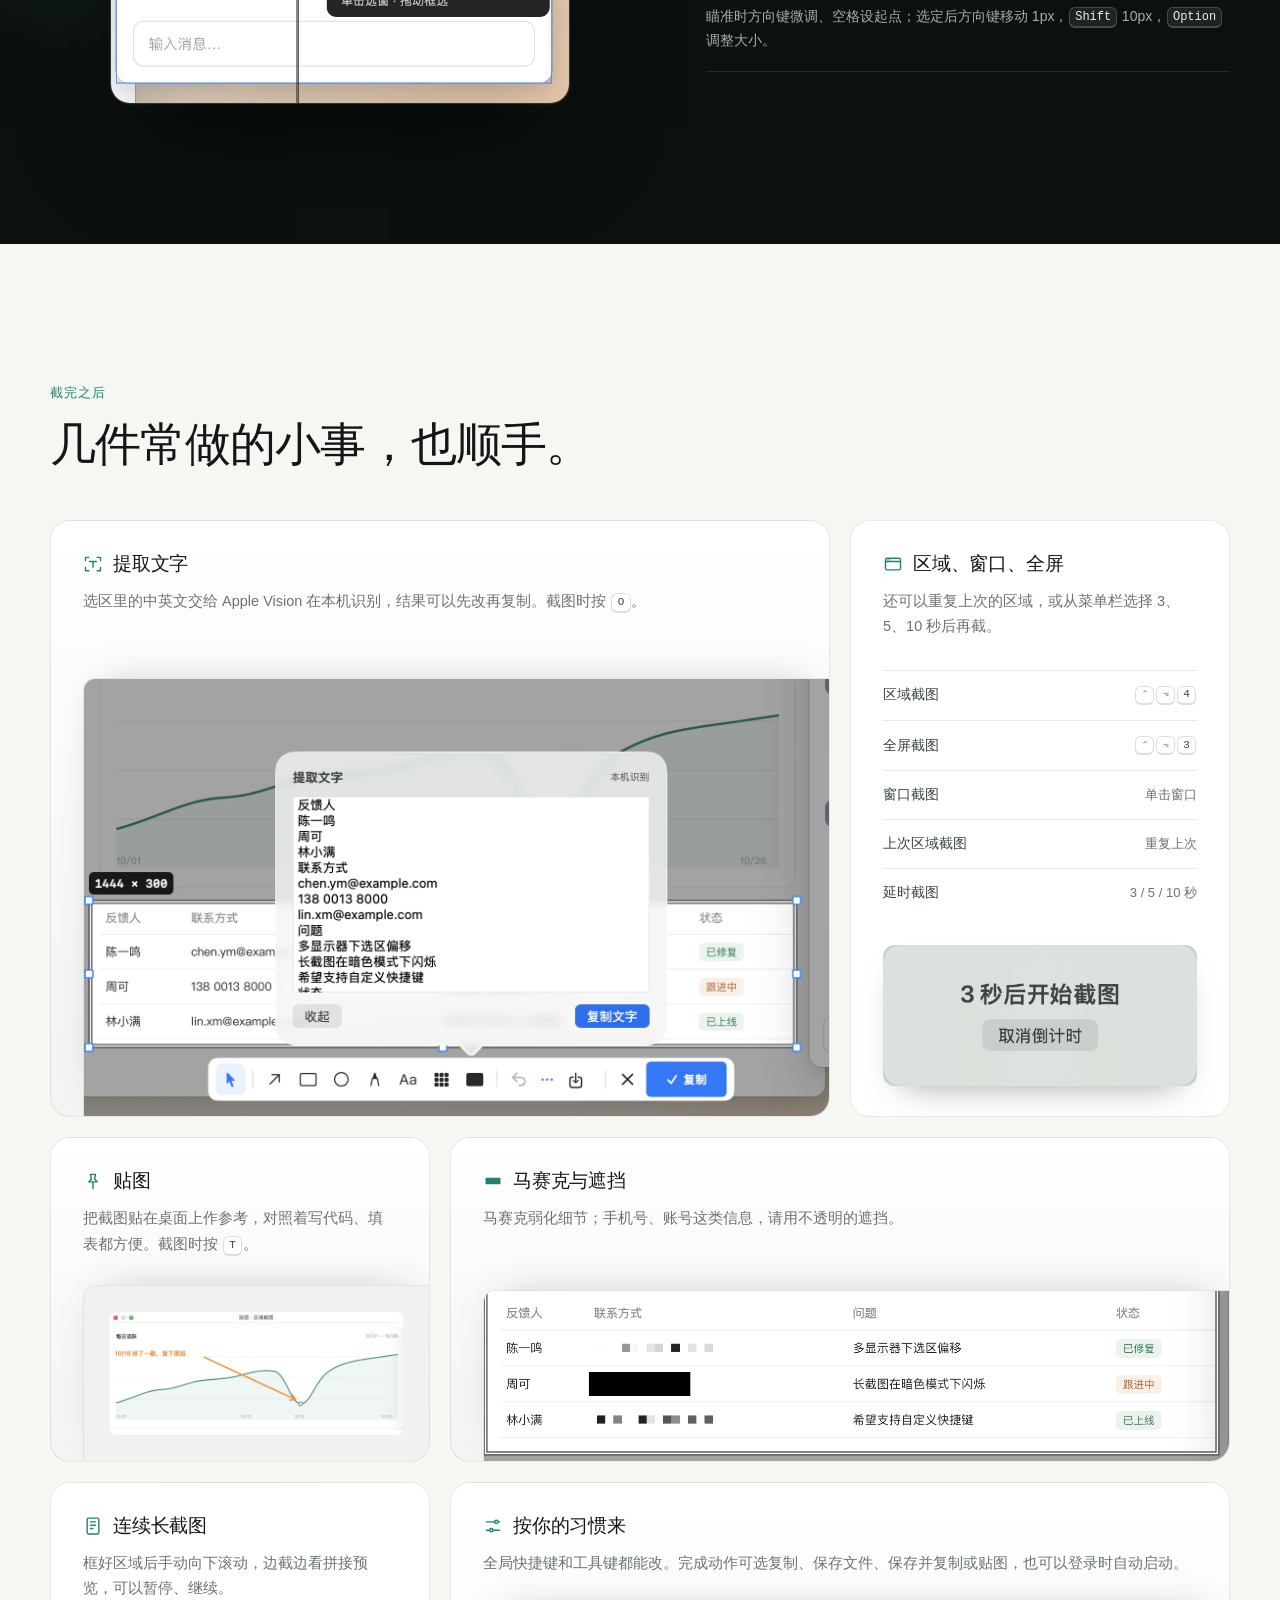
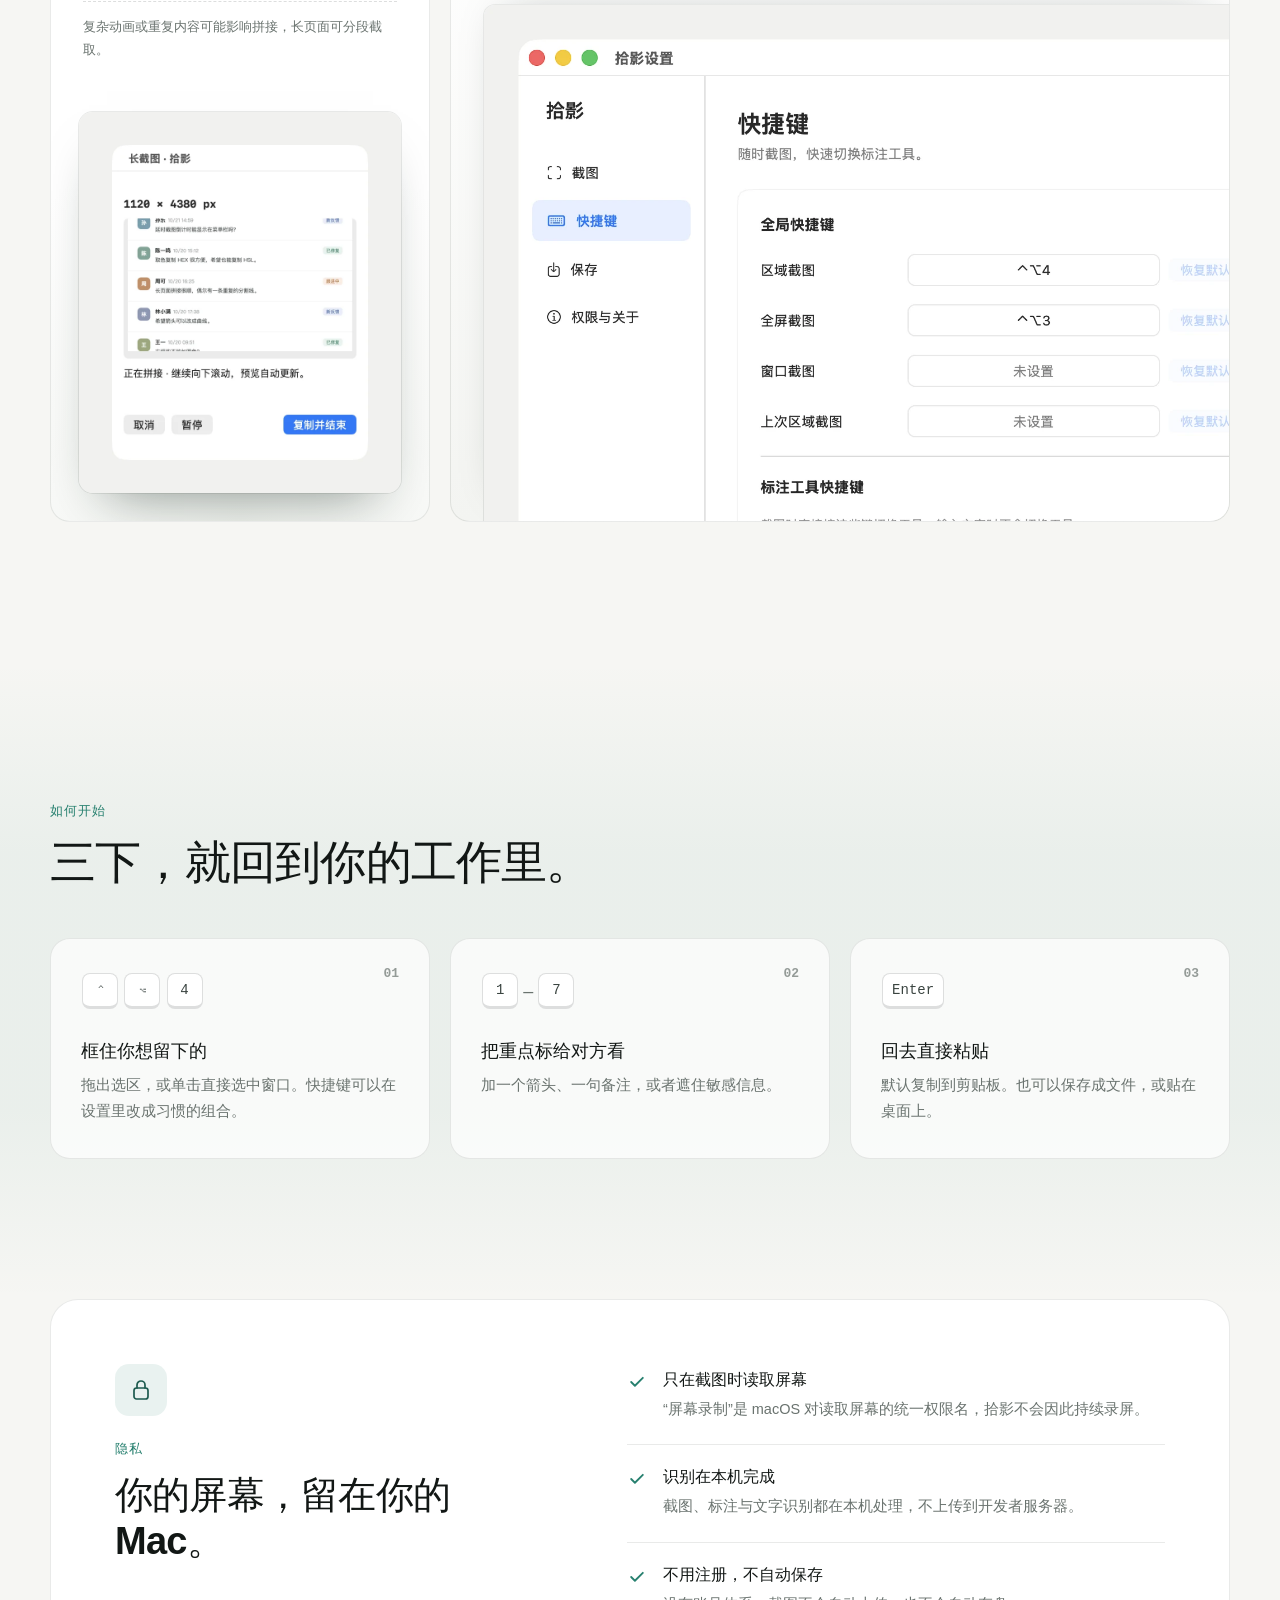
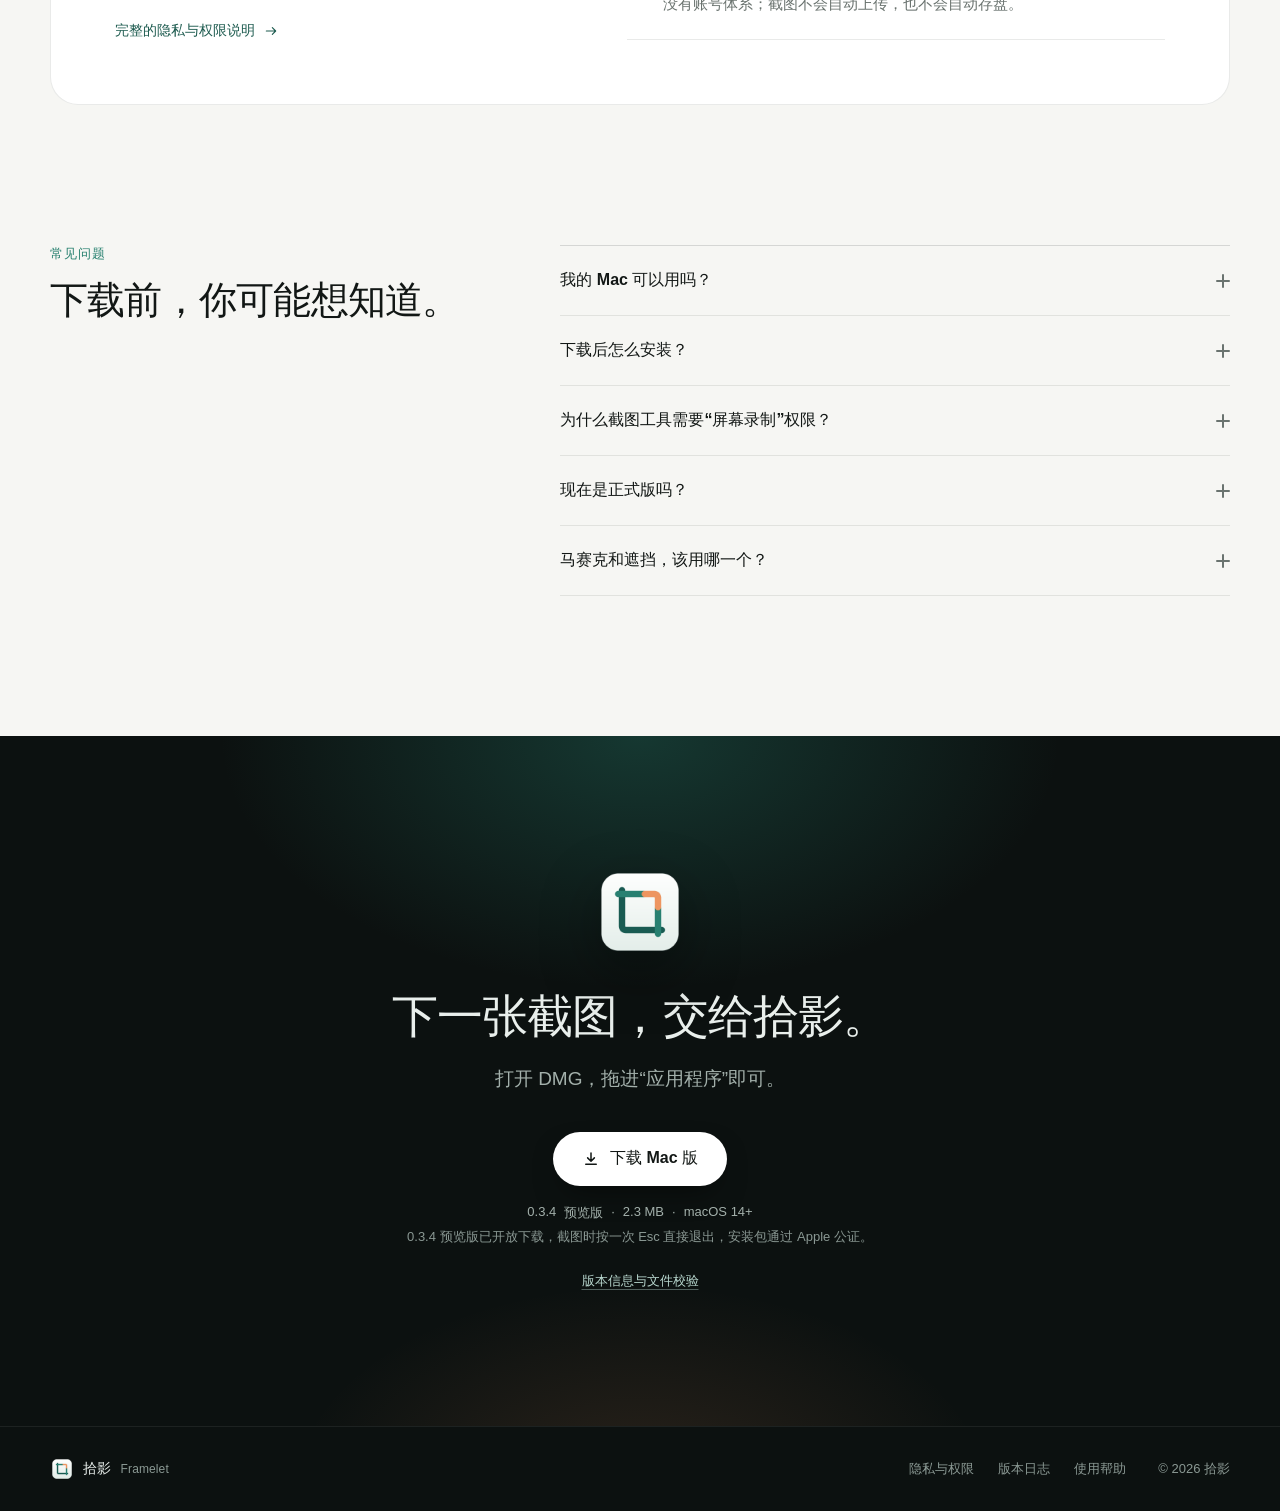
==== commit a1d98065: "官网发布 Framelet 0.3.4 下载和 Esc 更新说明" ====
--- a/website/index.html
+++ b/website/index.html
@@ -45,11 +45,11 @@
 <main id="main">
 <section class="hero" aria-labelledby="hero-title">
   <div class="wrap hero-copy">
-    <p class="pill"><span class="pill-dot" aria-hidden="true"></span><span data-version>0.3.3</span> 预览版 · macOS 14+</p>
+    <p class="pill"><span class="pill-dot" aria-hidden="true"></span><span data-version>0.3.4</span> 预览版 · macOS 14+</p>
     <h1 id="hero-title">截下重点，<span>然后继续。</span></h1>
     <p class="lede">拾影安静地待在 Mac 菜单栏。按下快捷键，框选、标注、复制都在当前画面原地完成，不必再打开另一个编辑窗口。</p>
     <div class="actions">
-      <a class="button button-primary" data-download href="downloads/Framelet-0.3.3.dmg" download><svg class="icon" aria-hidden="true"><use href="#i-download"/></svg><span>下载 Mac 版</span></a>
+      <a class="button button-primary" data-download href="downloads/Framelet-0.3.4.dmg" download><svg class="icon" aria-hidden="true"><use href="#i-download"/></svg><span>下载 Mac 版</span></a>
       <a class="button button-ghost" href="#annotate">看看怎么用 <svg class="icon" aria-hidden="true"><use href="#i-next"/></svg></a>
     </div>
     <p class="meta">Apple Silicon 与 Intel <span aria-hidden="true">·</span> <span data-size>2.3 MB</span> <span aria-hidden="true">·</span> 无需账号</p>
@@ -93,7 +93,7 @@
     <p class="eyebrow">原地标注</p>
     <h2 id="annotate-title">工具栏就在<br>选区旁边。</h2>
     <p>七种标注工具，数字键直接切换。颜色、粗细与字号在第二行调整，选区随时可以拖动或拉伸，已有标注不会被拉变形。</p>
-    <p>按 <kbd>Enter</kbd> 按你的设置完成，默认复制到剪贴板；<kbd>⌘</kbd><kbd>C</kbd> 只复制、保留选区，<kbd>Esc</kbd> 放弃。</p>
+    <p>按 <kbd>Enter</kbd> 按你的设置完成，默认复制到剪贴板；<kbd>⌘</kbd><kbd>C</kbd> 只复制、保留选区，按一次 <kbd>Esc</kbd> 放弃本次截图，即使正在输入标注文字也会直接退出。</p>
     <ul class="keymap" aria-label="默认工具快捷键">
       <li><kbd>V</kbd>移动选区</li><li><kbd>1</kbd>方框</li><li><kbd>2</kbd>圆圈</li><li><kbd>3</kbd>箭头</li>
       <li><kbd>4</kbd>画笔</li><li><kbd>5</kbd>马赛克</li><li><kbd>6</kbd>文字</li><li><kbd>7</kbd>遮挡</li>
@@ -185,7 +185,7 @@
     <details><summary>我的 Mac 可以用吗？<span aria-hidden="true"></span></summary><p>拾影支持 macOS 14（Sonoma）及更高版本。当前安装包为 Universal 2，同时支持 Apple Silicon 和 Intel Mac。Windows 与 iPhone 暂不支持。</p></details>
     <details><summary>下载后怎么安装？<span aria-hidden="true"></span></summary><p>打开 DMG，将拾影拖入 Applications（应用程序），再从应用程序文件夹打开。第一次截图时，按系统提示开启屏幕录制权限；如系统提示需要重新启动应用，请退出后再打开。</p></details>
     <details id="privacy-question"><summary>为什么截图工具需要“屏幕录制”权限？<span aria-hidden="true"></span></summary><p>这是 macOS 对读取屏幕画面的统一权限名称。拾影通过它获取截图，并不因此持续录屏。你可以随时在“系统设置 → 隐私与安全性 → 屏幕录制”撤销权限。</p><p>应用不收集截图、识别文字或使用记录。复制内容进入系统剪贴板后，由 macOS 及你使用的其他应用管理。网站托管服务可能处理基础访问日志。</p></details>
-    <details><summary>现在是正式版吗？<span aria-hidden="true"></span></summary><p>当前是 0.3.3 预览版。支持日常截图、标注、中英文文字识别、贴图与纵向连续长图。复杂动画或重复内容可能影响长图拼接；目前不提供录屏和翻译，导出图片不保留独立标注图层。</p></details>
+    <details><summary>现在是正式版吗？<span aria-hidden="true"></span></summary><p>当前是 0.3.4 预览版。支持日常截图、标注、中英文文字识别、贴图与纵向连续长图。复杂动画或重复内容可能影响长图拼接；目前不提供录屏和翻译，导出图片不保留独立标注图层。</p></details>
     <details><summary>马赛克和遮挡，该用哪一个？<span aria-hidden="true"></span></summary><p>马赛克把画面变成像素块，适合弱化不重要的内容。处理姓名、账号等敏感信息，请使用不透明“遮挡”，并在分享前确认覆盖完整。</p></details>
   </div>
 </section>
@@ -195,9 +195,9 @@
     <img src="assets/app-icon.png" alt="拾影应用图标" width="96" height="96" loading="lazy">
     <h2 id="download-title">下一张截图，交给拾影。</h2>
     <p class="lede">打开 DMG，拖进“应用程序”即可。</p>
-    <a class="button button-primary button-large" data-download href="downloads/Framelet-0.3.3.dmg" download><svg class="icon" aria-hidden="true"><use href="#i-download"/></svg><span>下载 Mac 版</span></a>
-    <p class="meta"><span data-version>0.3.3</span> 预览版 <span aria-hidden="true">·</span> <span data-size>2.3 MB</span> <span aria-hidden="true">·</span> macOS 14+</p>
-    <p id="release-status" class="release-status" role="status">同时适配 Apple Silicon 与 Intel Mac</p>
+    <a class="button button-primary button-large" data-download href="downloads/Framelet-0.3.4.dmg" download><svg class="icon" aria-hidden="true"><use href="#i-download"/></svg><span>下载 Mac 版</span></a>
+    <p class="meta"><span data-version>0.3.4</span> 预览版 <span aria-hidden="true">·</span> <span data-size>2.3 MB</span> <span aria-hidden="true">·</span> macOS 14+</p>
+    <p id="release-status" class="release-status" role="status">0.3.4 新增：按一次 Esc 直接退出截图，不保存、不复制。</p>
     <button class="text-button" id="release-info" type="button">版本信息与文件校验</button>
   </div>
 </section>
@@ -211,6 +211,6 @@
   </div>
 </footer>
 
-<dialog id="release-dialog" aria-labelledby="release-dialog-title"><div class="dialog-heading"><h2 id="release-dialog-title">拾影 <span data-version>0.3.3</span> 预览版</h2><form method="dialog"><button aria-label="关闭版本信息">×</button></form></div><p>macOS 14+ · Universal 2 · <span data-size>2.3 MB</span></p><p>首次运行请按系统提示允许屏幕录制。安装与更新时，先退出已运行的拾影，再打开应用程序里的版本。</p><label for="checksum">安装包 SHA-256</label><textarea id="checksum" readonly rows="3" spellcheck="false">ff9b5b4e4aced08f0da07fbca9f1cd91af917e6a2a1239f58f0d44b8edfc3046</textarea><p class="checksum-help">可在终端运行 <code>shasum -a 256</code>，再拖入 DMG 文件，与这里的值比较。完整改动见 <a href="releases.html">版本日志</a>。</p><a class="button button-primary" data-download href="downloads/Framelet-0.3.3.dmg" download><svg class="icon" aria-hidden="true"><use href="#i-download"/></svg><span>下载安装包</span></a></dialog>
+<dialog id="release-dialog" aria-labelledby="release-dialog-title"><div class="dialog-heading"><h2 id="release-dialog-title">拾影 <span data-version>0.3.4</span> 预览版</h2><form method="dialog"><button aria-label="关闭版本信息">×</button></form></div><p>macOS 14+ · Universal 2 · <span data-size>2.3 MB</span></p><p>首次运行请按系统提示允许屏幕录制。安装与更新时，先退出已运行的拾影，再打开应用程序里的版本。</p><label for="checksum">安装包 SHA-256</label><textarea id="checksum" readonly rows="3" spellcheck="false">0dbb104aa83507f2621c66415fb37ba7eead06ef81dd01d9af421d94a45179d6</textarea><p class="checksum-help">可在终端运行 <code>shasum -a 256</code>，再拖入 DMG 文件，与这里的值比较。完整改动见 <a href="releases.html">版本日志</a>。</p><a class="button button-primary" data-download href="downloads/Framelet-0.3.4.dmg" download><svg class="icon" aria-hidden="true"><use href="#i-download"/></svg><span>下载安装包</span></a></dialog>
 </body>
 </html>
